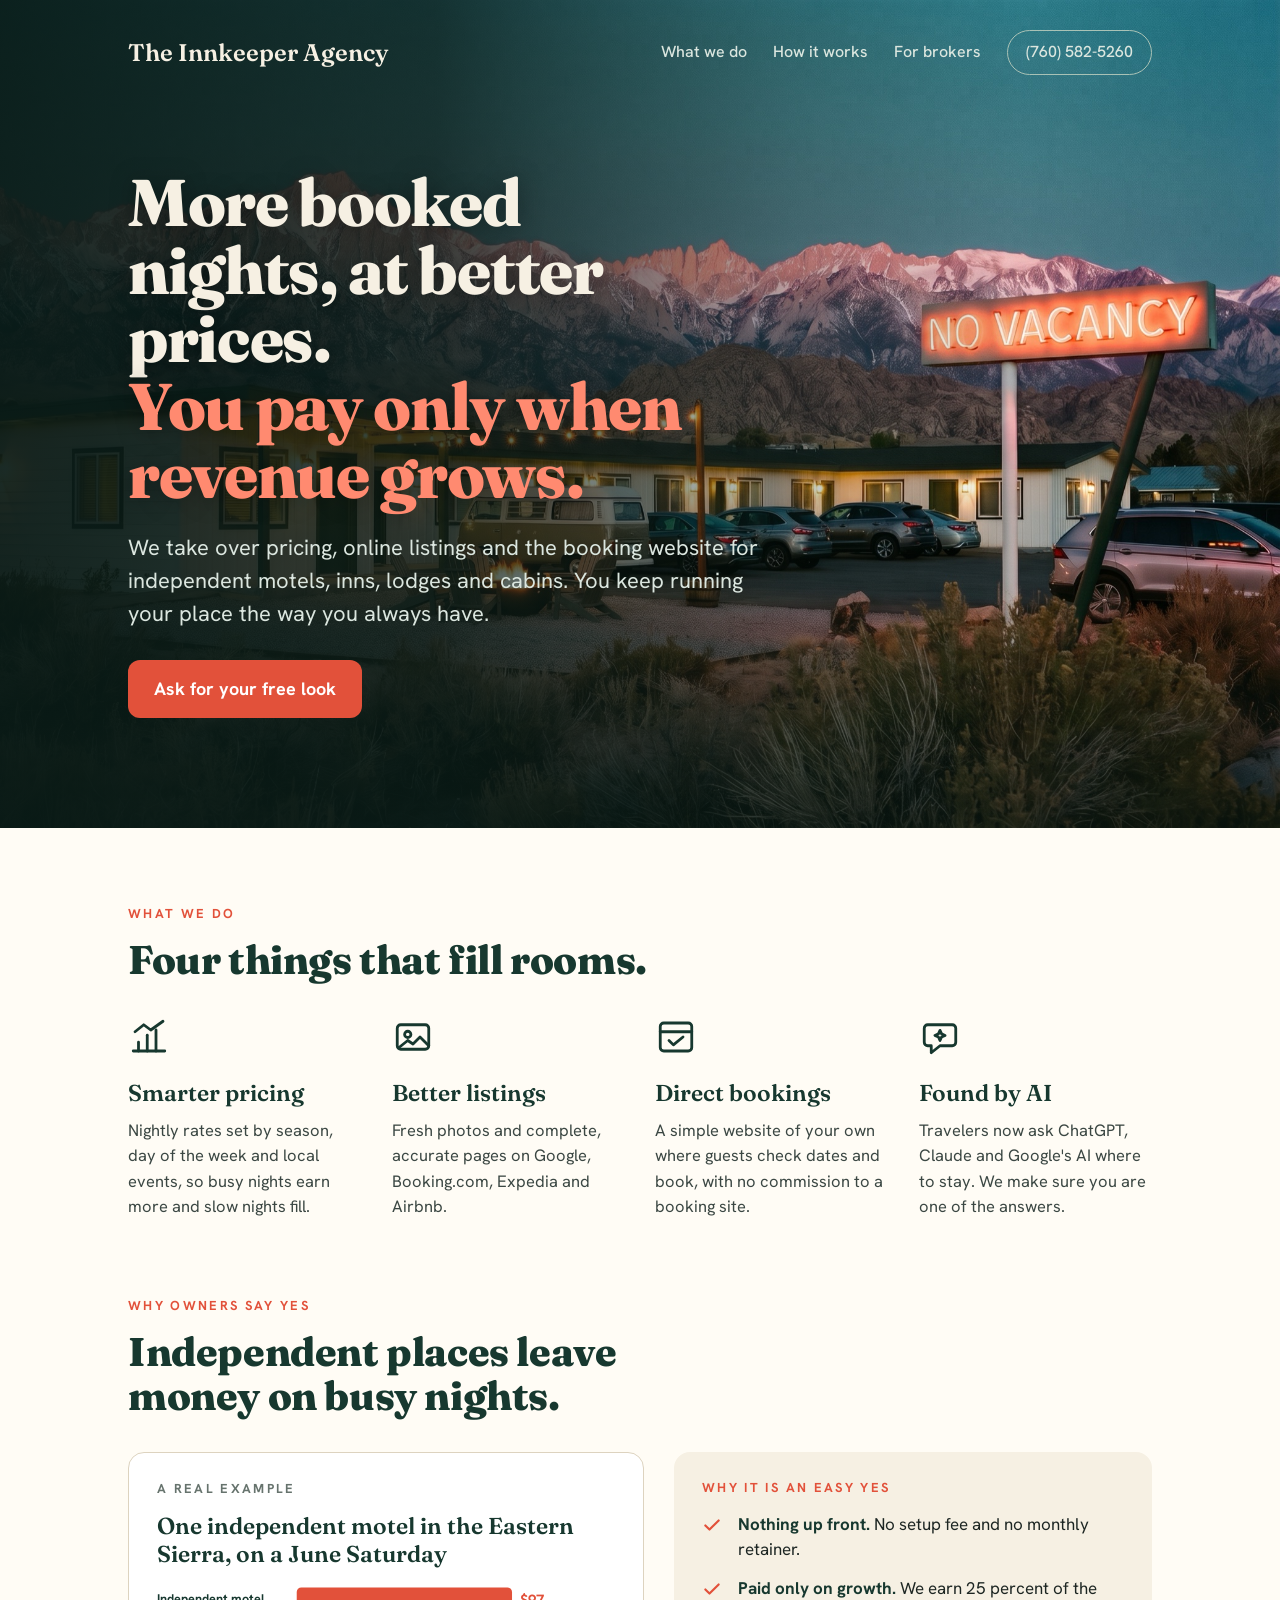
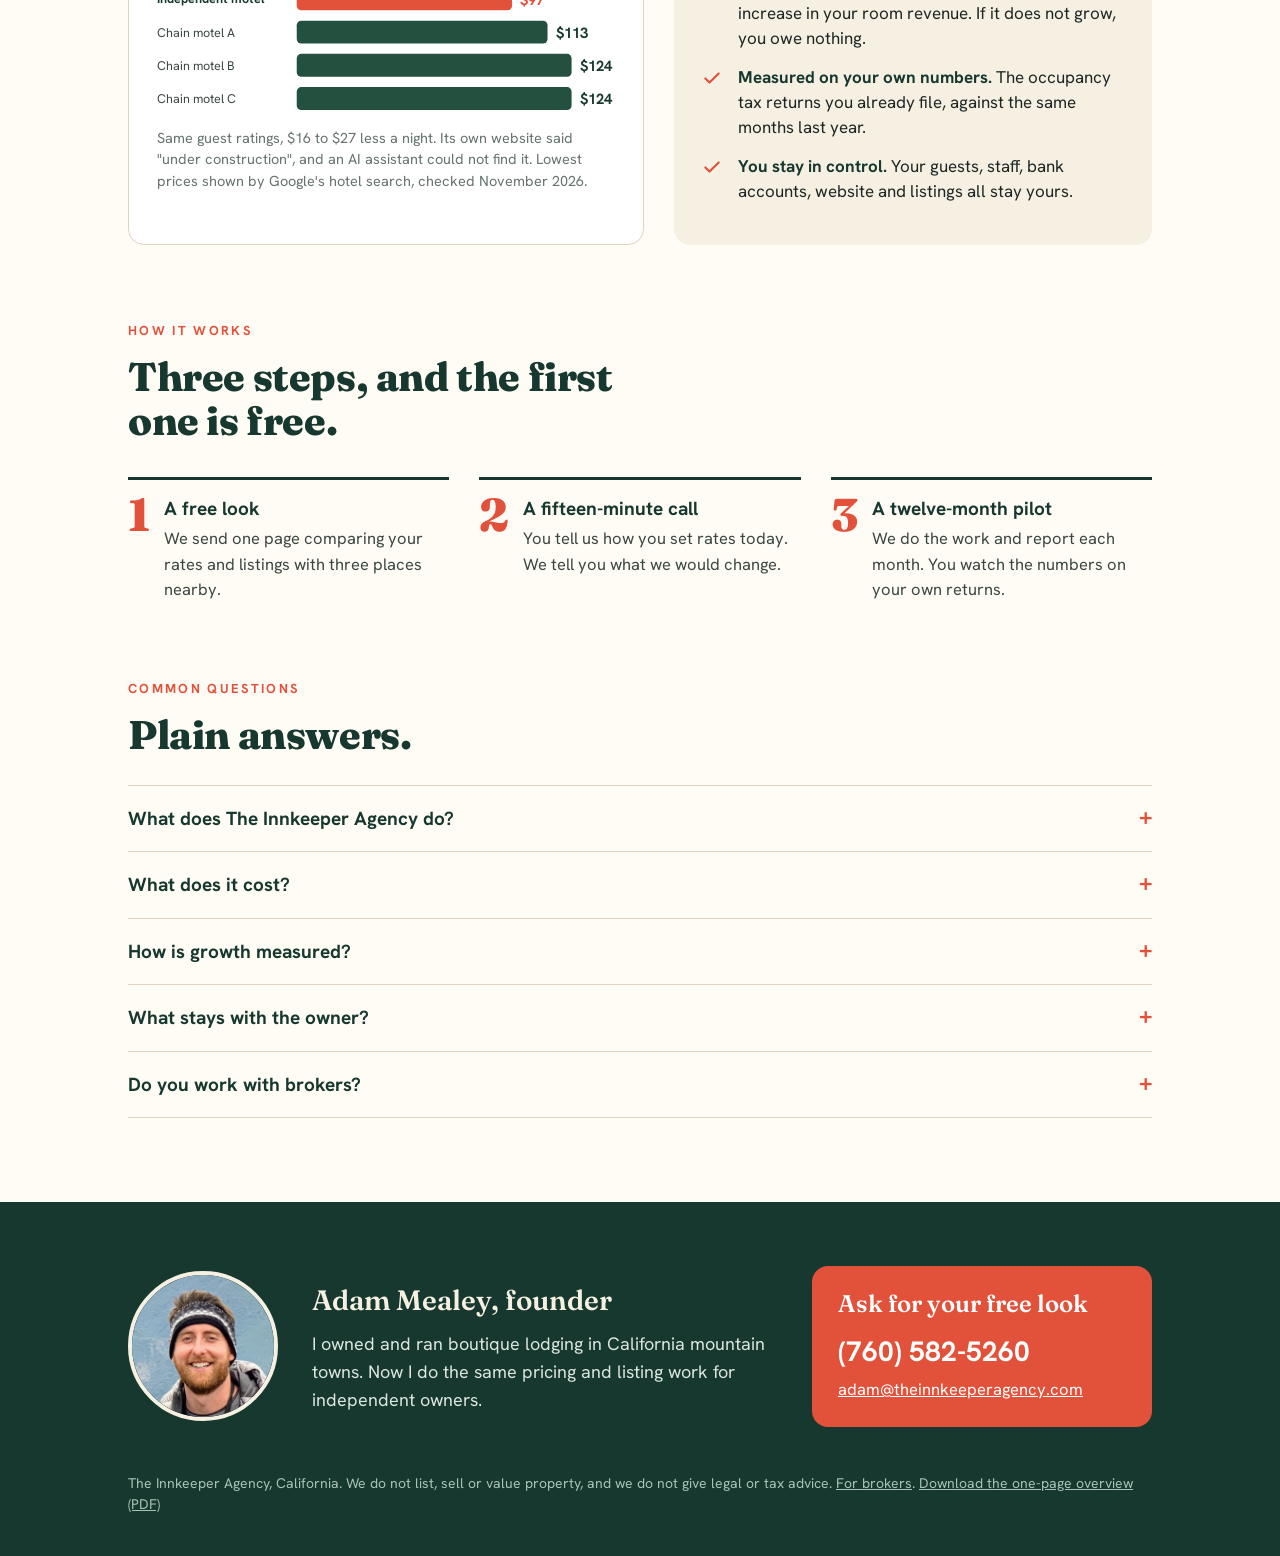
==== index.html @ 34ba7f00 "Roll back to the previous version" ====
<!doctype html>
<html lang="en">
<head>
<meta charset="utf-8">
<meta name="viewport" content="width=device-width, initial-scale=1">
<title>The Innkeeper Agency | More booked nights for independent motels and inns</title>
<meta name="description" content="The Innkeeper Agency takes over pricing, online listings and the booking website for independent motels, inns, lodges and cabins. Owners pay only when room revenue grows.">
<link rel="canonical" href="https://theinnkeeperagency.com/">
<meta property="og:title" content="The Innkeeper Agency">
<meta property="og:description" content="More booked nights, at better prices. You pay only when revenue grows.">
<meta property="og:type" content="website">
<meta property="og:image" content="https://theinnkeeperagency.com/hero-motel.jpg">
<meta property="og:url" content="https://theinnkeeperagency.com/">
<link rel="preconnect" href="https://fonts.googleapis.com">
<link rel="preconnect" href="https://fonts.gstatic.com" crossorigin>
<link href="https://fonts.googleapis.com/css2?family=Fraunces:opsz,wght@9..144,400;9..144,600;9..144,800&family=Hanken+Grotesk:wght@400;500;600;700&display=swap" rel="stylesheet">
<script type="application/ld+json">
{
  "@context": "https://schema.org",
  "@type": "ProfessionalService",
  "name": "The Innkeeper Agency",
  "url": "https://theinnkeeperagency.com/",
  "description": "Revenue management for independent motels, inns, lodges and cabins: nightly pricing, online listings and photos, direct booking websites and visibility in AI assistants. Owners pay only when room revenue grows.",
  "telephone": "+1-760-582-5260",
  "email": "adam@theinnkeeperagency.com",
  "founder": { "@type": "Person", "name": "Adam Mealey" },
  "areaServed": "California",
  "serviceType": ["Hotel revenue management", "Lodging pricing", "Online listing management", "Direct booking websites"]
}
</script>
<script type="application/ld+json">
{
  "@context": "https://schema.org",
  "@type": "FAQPage",
  "mainEntity": [
    {
      "@type": "Question",
      "name": "What does The Innkeeper Agency do?",
      "acceptedAnswer": {
        "@type": "Answer",
        "text": "We manage revenue for independent motels, inns, lodges and cabins with about 6 to 30 rooms. That means setting nightly rates, keeping listings and photos current on the booking sites, building a direct booking website, and making sure the property shows up when travelers ask an AI assistant where to stay."
      }
    },
    {
      "@type": "Question",
      "name": "What does it cost?",
      "acceptedAnswer": {
        "@type": "Answer",
        "text": "Nothing up front. We earn 25 percent of the increase in room revenue over the same months of the year before, for twelve months. If revenue does not grow, the owner owes nothing for our time. Outside costs, such as a local photographer, are paid by the owner only when approved first."
      }
    },
    {
      "@type": "Question",
      "name": "How is growth measured?",
      "acceptedAnswer": {
        "@type": "Answer",
        "text": "On the transient occupancy tax returns the owner already files with the city or county. Nobody has to take our word for the result."
      }
    },
    {
      "@type": "Question",
      "name": "What stays with the owner?",
      "acceptedAnswer": {
        "@type": "Answer",
        "text": "Everything about running the place: guests, staff, cleaning, the phone and the front desk. Every payment goes straight to the owner's own accounts, and the website, photos and listings stay in the owner's name."
      }
    },
    {
      "@type": "Question",
      "name": "Do you work with brokers?",
      "acceptedAnswer": {
        "@type": "Answer",
        "text": "Yes. If you list small lodging and have an owner whose income does not yet support the price they want, we can help raise the numbers a buyer and a lender look at. It costs the broker nothing."
      }
    }
  ]
}
</script>
<link rel="stylesheet" href="styles.css">
<link rel="icon" href="favicon.svg" type="image/svg+xml">
</head>
<body>
<a class="skip" href="#what">Skip to content</a>

<header class="hero">
  <div class="wrap">
    <div class="nav">
      <div class="brand"><a href="/">The Innkeeper Agency</a></div>
      <nav class="links" aria-label="Main">
        <a class="opt" href="#what">What we do</a>
        <a class="opt" href="#how">How it works</a>
        <a href="brokers.html">For brokers</a>
        <a class="call" href="tel:+17605825260">(760) 582-5260</a>
      </nav>
    </div>
    <div class="herogrid">
      <div>
        <h1>More booked nights, at better prices. <em>You pay only when revenue grows.</em></h1>
        <p class="dek">We take over pricing, online listings and the booking website for independent motels, inns, lodges and cabins. You keep running your place the way you always have.</p>
        <a class="btn" href="#contact">Ask for your free look</a>
      </div>
    </div>
  </div>
</header>

<main>
<section id="what">
  <div class="wrap">
    <div class="lab">What we do</div>
    <h2>Four things that fill rooms.</h2>
    <div class="four">
      <div class="do">
        <svg viewBox="0 0 24 24" aria-hidden="true"><path d="M3 20h18"/><path d="M6 20v-5"/><path d="M11 20v-9"/><path d="M16 20V8"/><path d="M4 9l5-4 4 3 7-5"/></svg>
        <h3>Smarter pricing</h3>
        <p>Nightly rates set by season, day of the week and local events, so busy nights earn more and slow nights fill.</p>
      </div>
      <div class="do">
        <svg viewBox="0 0 24 24" aria-hidden="true"><rect x="3" y="5" width="18" height="14" rx="2"/><circle cx="9" cy="10.5" r="1.8"/><path d="M4 18l5-4 3 2 4-4 5 5"/></svg>
        <h3>Better listings</h3>
        <p>Fresh photos and complete, accurate pages on Google, Booking.com, Expedia and Airbnb.</p>
      </div>
      <div class="do">
        <svg viewBox="0 0 24 24" aria-hidden="true"><rect x="3" y="4" width="18" height="16" rx="2"/><path d="M3 9h18"/><path d="M8 14l2.5 2.5L16 12"/></svg>
        <h3>Direct bookings</h3>
        <p>A simple website of your own where guests check dates and book, with no commission to a booking site.</p>
      </div>
      <div class="do">
        <svg viewBox="0 0 24 24" aria-hidden="true"><path d="M5 5h14a2 2 0 0 1 2 2v8a2 2 0 0 1-2 2h-7l-5 4v-4H5a2 2 0 0 1-2-2V7a2 2 0 0 1 2-2z"/><path d="M12 8.2l.9 2 2 .9-2 .9-.9 2-.9-2-2-.9 2-.9z"/></svg>
        <h3>Found by AI</h3>
        <p>Travelers now ask ChatGPT, Claude and Google's AI where to stay. We make sure you are one of the answers.</p>
      </div>
    </div>
  </div>
</section>

<section id="why">
  <div class="wrap">
    <div class="lab">Why owners say yes</div>
    <h2>Independent places leave money on busy nights.</h2>
    <div class="split">
      <div class="card">
        <div class="lab">A real example</div>
        <h3>One independent motel in the Eastern Sierra, on a June Saturday</h3>
        <svg viewBox="0 0 400 112" role="img" aria-label="Bar chart of lowest nightly price on a June Saturday: the independent motel 97 dollars, three chain motels nearby 113, 124 and 124 dollars">
          <g font-family="Hanken Grotesk, Helvetica, Arial, sans-serif" font-size="11">
            <text x="0" y="17" font-weight="700" fill="#17382f">Independent motel</text>
            <rect x="122" y="3" width="188" height="20" rx="4" fill="#e2513a"/>
            <text x="317" y="18" font-weight="700" font-size="13" fill="#e2513a">$97</text>
            <text x="0" y="46" fill="#3b4743">Chain motel A</text>
            <rect x="122" y="32" width="219" height="20" rx="4" fill="#24503f"/>
            <text x="348" y="47" font-weight="700" font-size="13" fill="#17382f">$113</text>
            <text x="0" y="75" fill="#3b4743">Chain motel B</text>
            <rect x="122" y="61" width="240" height="20" rx="4" fill="#24503f"/>
            <text x="369" y="76" font-weight="700" font-size="13" fill="#17382f">$124</text>
            <text x="0" y="104" fill="#3b4743">Chain motel C</text>
            <rect x="122" y="90" width="240" height="20" rx="4" fill="#24503f"/>
            <text x="369" y="105" font-weight="700" font-size="13" fill="#17382f">$124</text>
          </g>
        </svg>
        <p class="cap">Same guest ratings, $16 to $27 less a night. Its own website said "under construction", and an AI assistant could not find it. Lowest prices shown by Google's hotel search, checked November 2026.</p>
      </div>
      <div class="why">
        <div class="lab">Why it is an easy yes</div>
        <ul>
          <li><svg viewBox="0 0 24 24" aria-hidden="true"><path d="M4 12.5l5 5L20 6.5"/></svg><span><b>Nothing up front.</b> No setup fee and no monthly retainer.</span></li>
          <li><svg viewBox="0 0 24 24" aria-hidden="true"><path d="M4 12.5l5 5L20 6.5"/></svg><span><b>Paid only on growth.</b> We earn 25 percent of the increase in your room revenue. If it does not grow, you owe nothing.</span></li>
          <li><svg viewBox="0 0 24 24" aria-hidden="true"><path d="M4 12.5l5 5L20 6.5"/></svg><span><b>Measured on your own numbers.</b> The occupancy tax returns you already file, against the same months last year.</span></li>
          <li><svg viewBox="0 0 24 24" aria-hidden="true"><path d="M4 12.5l5 5L20 6.5"/></svg><span><b>You stay in control.</b> Your guests, staff, bank accounts, website and listings all stay yours.</span></li>
        </ul>
      </div>
    </div>
  </div>
</section>

<section id="how">
  <div class="wrap">
    <div class="lab">How it works</div>
    <h2>Three steps, and the first one is free.</h2>
    <div class="steps">
      <div class="step"><div class="n">1</div><div><h3>A free look</h3><p>We send one page comparing your rates and listings with three places nearby.</p></div></div>
      <div class="step"><div class="n">2</div><div><h3>A fifteen-minute call</h3><p>You tell us how you set rates today. We tell you what we would change.</p></div></div>
      <div class="step"><div class="n">3</div><div><h3>A twelve-month pilot</h3><p>We do the work and report each month. You watch the numbers on your own returns.</p></div></div>
    </div>
  </div>
</section>

<section id="questions">
  <div class="wrap">
    <div class="lab">Common questions</div>
    <h2>Plain answers.</h2>
    <div class="faq">
      <details><summary>What does The Innkeeper Agency do?</summary><p>We manage revenue for independent motels, inns, lodges and cabins with about 6 to 30 rooms. That means setting nightly rates, keeping listings and photos current on the booking sites, building a direct booking website, and making sure the property shows up when travelers ask an AI assistant where to stay.</p></details>
      <details><summary>What does it cost?</summary><p>Nothing up front. We earn 25 percent of the increase in room revenue over the same months of the year before, for twelve months. If revenue does not grow, the owner owes nothing for our time. Outside costs, such as a local photographer, are paid by the owner only when approved first.</p></details>
      <details><summary>How is growth measured?</summary><p>On the transient occupancy tax returns the owner already files with the city or county. Nobody has to take our word for the result.</p></details>
      <details><summary>What stays with the owner?</summary><p>Everything about running the place: guests, staff, cleaning, the phone and the front desk. Every payment goes straight to the owner's own accounts, and the website, photos and listings stay in the owner's name.</p></details>
      <details><summary>Do you work with brokers?</summary><p>Yes. If you list small lodging and have an owner whose income does not yet support the price they want, we can help raise the numbers a buyer and a lender look at. It costs the broker nothing.</p></details>
    </div>
  </div>
</section>
</main>

<footer class="who" id="contact">
  <div class="wrap">
    <div class="whogrid">
      <img src="adam-headshot.jpg" alt="Adam Mealey, founder of The Innkeeper Agency" width="150" height="150">
      <div>
        <div class="name">Adam Mealey, founder</div>
        <p class="bio">I owned and ran boutique lodging in California mountain towns. Now I do the same pricing and listing work for independent owners.</p>
      </div>
      <div class="cta">
        <div class="ask">Ask for your free look</div>
        <a class="tel" href="tel:+17605825260">(760) 582-5260</a>
        <a class="mail" href="mailto:adam@theinnkeeperagency.com?subject=Free%20look%20at%20my%20rates">adam@theinnkeeperagency.com</a>
      </div>
    </div>
    <p class="legal">The Innkeeper Agency, California. We do not list, sell or value property, and we do not give legal or tax advice. <a href="brokers.html">For brokers</a>. <a href="innkeeper-agency-overview.pdf">Download the one-page overview (PDF)</a></p>
  </div>
</footer>

<!-- Cloudflare Web Analytics --><script type="module" src="https://static.cloudflareinsights.com/beacon.min.js" data-cf-beacon='{"token": "eb9034955fdf4686a08cb6ad9f226a54"}'></script><!-- End Cloudflare Web Analytics -->
</body>
</html>
---- styles.css ----
:root { --pine:#17382f; --pine-2:#24503f; --cream:#f6f0e3; --paper:#fffcf5; --ink:#1d2623; --mute:#66736d; --line:#ddd3bf; --neon:#e2513a; --sage:#a9c2b6; }
  * { box-sizing: border-box; margin: 0; padding: 0; }
  html { -webkit-text-size-adjust: 100%; scroll-behavior: smooth; }
  body { font-family: "Hanken Grotesk", "Helvetica Neue", Arial, sans-serif; color: var(--ink); background: var(--paper); font-size: 18px; line-height: 1.55; }
  .wrap { max-width: 1080px; margin: 0 auto; padding: 0 28px; }
  .serif, h1, h2, h3 { font-family: "Fraunces", Georgia, serif; }
  .lab { font-size: 13px; letter-spacing: .18em; text-transform: uppercase; font-weight: 700; color: var(--neon); margin-bottom: 14px; }
  a { color: inherit; }

  header.hero { color: var(--cream); padding: 30px 0 110px; min-height: min(92vh, 860px); display: flex; background: linear-gradient(90deg, rgba(9,26,22,.93) 0%, rgba(9,26,22,.78) 34%, rgba(9,26,22,.25) 62%, rgba(9,26,22,0) 80%), linear-gradient(0deg, rgba(9,26,22,.55) 0%, rgba(9,26,22,0) 30%), url('hero-motel.jpg') center right / cover no-repeat, var(--pine); }
  header.hero > .wrap { width: 100%; display: flex; flex-direction: column; }
  .nav { display: flex; justify-content: space-between; align-items: center; gap: 16px; }
  .brand { font-family: "Fraunces", Georgia, serif; font-weight: 600; font-size: 24px; }
  .nav a.call { font-weight: 700; text-decoration: none; border: 1.5px solid var(--sage); border-radius: 999px; padding: 9px 18px; font-size: 16px; white-space: nowrap; }
  .nav a.call:hover { background: var(--cream); color: var(--pine); }
  .herogrid { margin-top: auto; padding-top: 72px; max-width: 640px; }
  h1 { font-weight: 800; font-size: clamp(40px, 5.2vw, 66px); line-height: 1.03; text-shadow: 0 2px 24px rgba(0,0,0,.35); letter-spacing: -.02em; max-width: 13ch; }
  h1 em { font-style: normal; color: #ff8a70; display: block; }
  .dek { font-size: clamp(18px, 2vw, 22px); color: #dbe6df; margin-top: 22px; max-width: 34em; line-height: 1.5; }
  .btn { display: inline-block; background: var(--neon); color: #fff; text-decoration: none; font-weight: 700; padding: 15px 26px; border-radius: 12px; margin-top: 30px; font-size: 18px; }
  .btn:hover { background: #c9412c; }
  .btn:focus-visible, a.call:focus-visible { outline: 3px solid #ff8a70; outline-offset: 3px; }

  section { padding: 76px 0 0; }
  h2 { font-weight: 800; font-size: clamp(28px, 3.6vw, 40px); color: var(--pine); line-height: 1.1; letter-spacing: -.01em; max-width: 20ch; }
  .four { display: grid; grid-template-columns: repeat(4, 1fr); gap: 30px; margin-top: 34px; }
  .do svg { width: 42px; height: 42px; stroke: var(--pine); fill: none; stroke-width: 1.6; stroke-linecap: round; stroke-linejoin: round; }
  .do h3 { font-weight: 600; font-size: 23px; color: var(--pine); margin-top: 10px; }
  .do p { font-size: 16.5px; color: #3b4743; margin-top: 6px; }

  .split { display: grid; grid-template-columns: 1.08fr 1fr; gap: 30px; margin-top: 34px; align-items: stretch; }
  .card { border: 1px solid var(--line); border-radius: 16px; background: #fff; padding: 26px 28px; }
  .card .lab { color: var(--mute); }
  .card h3 { font-weight: 600; font-size: 23px; color: var(--pine); line-height: 1.2; margin-bottom: 16px; }
  .card svg { width: 100%; height: auto; display: block; }
  .card .cap { font-size: 14.5px; color: var(--mute); margin-top: 14px; line-height: 1.5; }
  .why { background: var(--cream); border-radius: 16px; padding: 26px 28px; }
  .why ul { list-style: none; }
  .why li { display: grid; grid-template-columns: 26px 1fr; gap: 10px; margin-bottom: 15px; font-size: 17px; line-height: 1.45; }
  .why li b { color: var(--pine); }
  .why li svg { width: 20px; height: 20px; margin-top: 3px; stroke: var(--neon); fill: none; stroke-width: 2.6; stroke-linecap: round; stroke-linejoin: round; }

  .steps { display: grid; grid-template-columns: repeat(3, 1fr); gap: 30px; margin-top: 34px; }
  .step { border-top: 3px solid var(--pine); padding-top: 14px; display: grid; grid-template-columns: auto 1fr; gap: 14px; }
  .step .n { font-family: "Fraunces", Georgia, serif; font-weight: 800; font-size: 46px; line-height: .9; color: var(--neon); }
  .step h3 { font-family: "Hanken Grotesk", sans-serif; font-size: 19px; font-weight: 700; color: var(--pine); }
  .step p { font-size: 16.5px; color: #3b4743; margin-top: 3px; }

  .faq { margin-top: 28px; border-top: 1px solid var(--line); }
  .faq details { border-bottom: 1px solid var(--line); padding: 18px 0; }
  .faq summary { cursor: pointer; font-weight: 700; color: var(--pine); font-size: 19px; list-style: none; display: flex; justify-content: space-between; gap: 16px; }
  .faq summary::-webkit-details-marker { display: none; }
  .faq summary::after { content: "+"; color: var(--neon); font-size: 24px; line-height: 1; }
  .faq details[open] summary::after { content: "\2212"; }
  .faq p { margin-top: 10px; color: #3b4743; max-width: 46em; font-size: 17px; }

  footer.who { background: var(--pine); color: var(--cream); margin-top: 84px; padding: 64px 0 40px; }
  .whogrid { display: grid; grid-template-columns: 150px 1fr 340px; gap: 34px; align-items: center; }
  .whogrid img { width: 150px; height: 150px; border-radius: 50%; object-fit: cover; border: 4px solid var(--cream); }
  .who .name { font-family: "Fraunces", Georgia, serif; font-weight: 600; font-size: 28px; }
  .who .bio { color: #dbe6df; margin-top: 8px; max-width: 30em; }
  .cta { background: var(--neon); color: #fff; border-radius: 16px; padding: 24px 26px; }
  .cta .ask { font-family: "Fraunces", Georgia, serif; font-weight: 600; font-size: 24px; line-height: 1.15; }
  .cta a.tel { display: block; font-weight: 700; font-size: 28px; margin-top: 12px; text-decoration: none; }
  .cta a.mail { display: block; margin-top: 4px; font-size: 16.5px; }
  .legal { margin-top: 46px; font-size: 14px; color: var(--sage); }

  @media (max-width: 900px) {
    .four { grid-template-columns: repeat(2, 1fr); }
    .split, .steps { grid-template-columns: 1fr; }
    header.hero { background: linear-gradient(180deg, rgba(9,26,22,.86) 0%, rgba(9,26,22,.72) 55%, rgba(9,26,22,.5) 100%), url('hero-motel.jpg') 78% center / cover no-repeat, var(--pine); min-height: 0; }
    .whogrid { grid-template-columns: 110px 1fr; }
    .whogrid img { width: 110px; height: 110px; }
    .cta { grid-column: 1 / -1; }
  }
  @media (max-width: 560px) {
    body { font-size: 17px; }
    .brand { font-size: 19px; white-space: nowrap; }
    .nav a.call { padding: 7px 12px; font-size: 14px; }
    .four { grid-template-columns: 1fr; }
    header.hero { padding-bottom: 60px; }
    section { padding-top: 58px; }
  }

  /* added 2026-11-24: nav links, brokers page, skip link */
  .nav .links { display: flex; gap: 26px; align-items: center; font-size: 16px; }
  .nav .links a { text-decoration: none; color: #dbe6df; font-weight: 500; }
  .nav .links a:hover, .nav .links a[aria-current="page"] { color: #fff; text-decoration: underline; text-underline-offset: 5px; }
  .brand a { text-decoration: none; }
  .skip { position: absolute; left: -9999px; top: 0; background: #fff; color: var(--pine); padding: 10px 14px; z-index: 10; }
  .skip:focus { left: 12px; top: 12px; }
  header.hero.plain { min-height: 0; background: var(--pine); padding-bottom: 72px; }
  header.hero.plain .herogrid { max-width: 900px; padding-top: 56px; }
  header.hero.plain h1 { max-width: 21ch; font-size: clamp(34px, 4.3vw, 54px); }
  .two { display: grid; grid-template-columns: 1fr 1fr; gap: 30px; margin-top: 34px; }
  .two .card h3 { margin-bottom: 8px; }
  .two .card p { color: #3b4743; font-size: 17px; }
  .note { margin-top: 26px; color: var(--mute); font-size: 15.5px; max-width: 46em; }
  .legal a { color: var(--sage); }
  @media (max-width: 900px) { .two { grid-template-columns: 1fr; } .nav .links a.opt { display: none; } }
  @media (max-width: 560px) { .nav .links { gap: 14px; font-size: 14.5px; } .nav .links a.call { display: none; } }
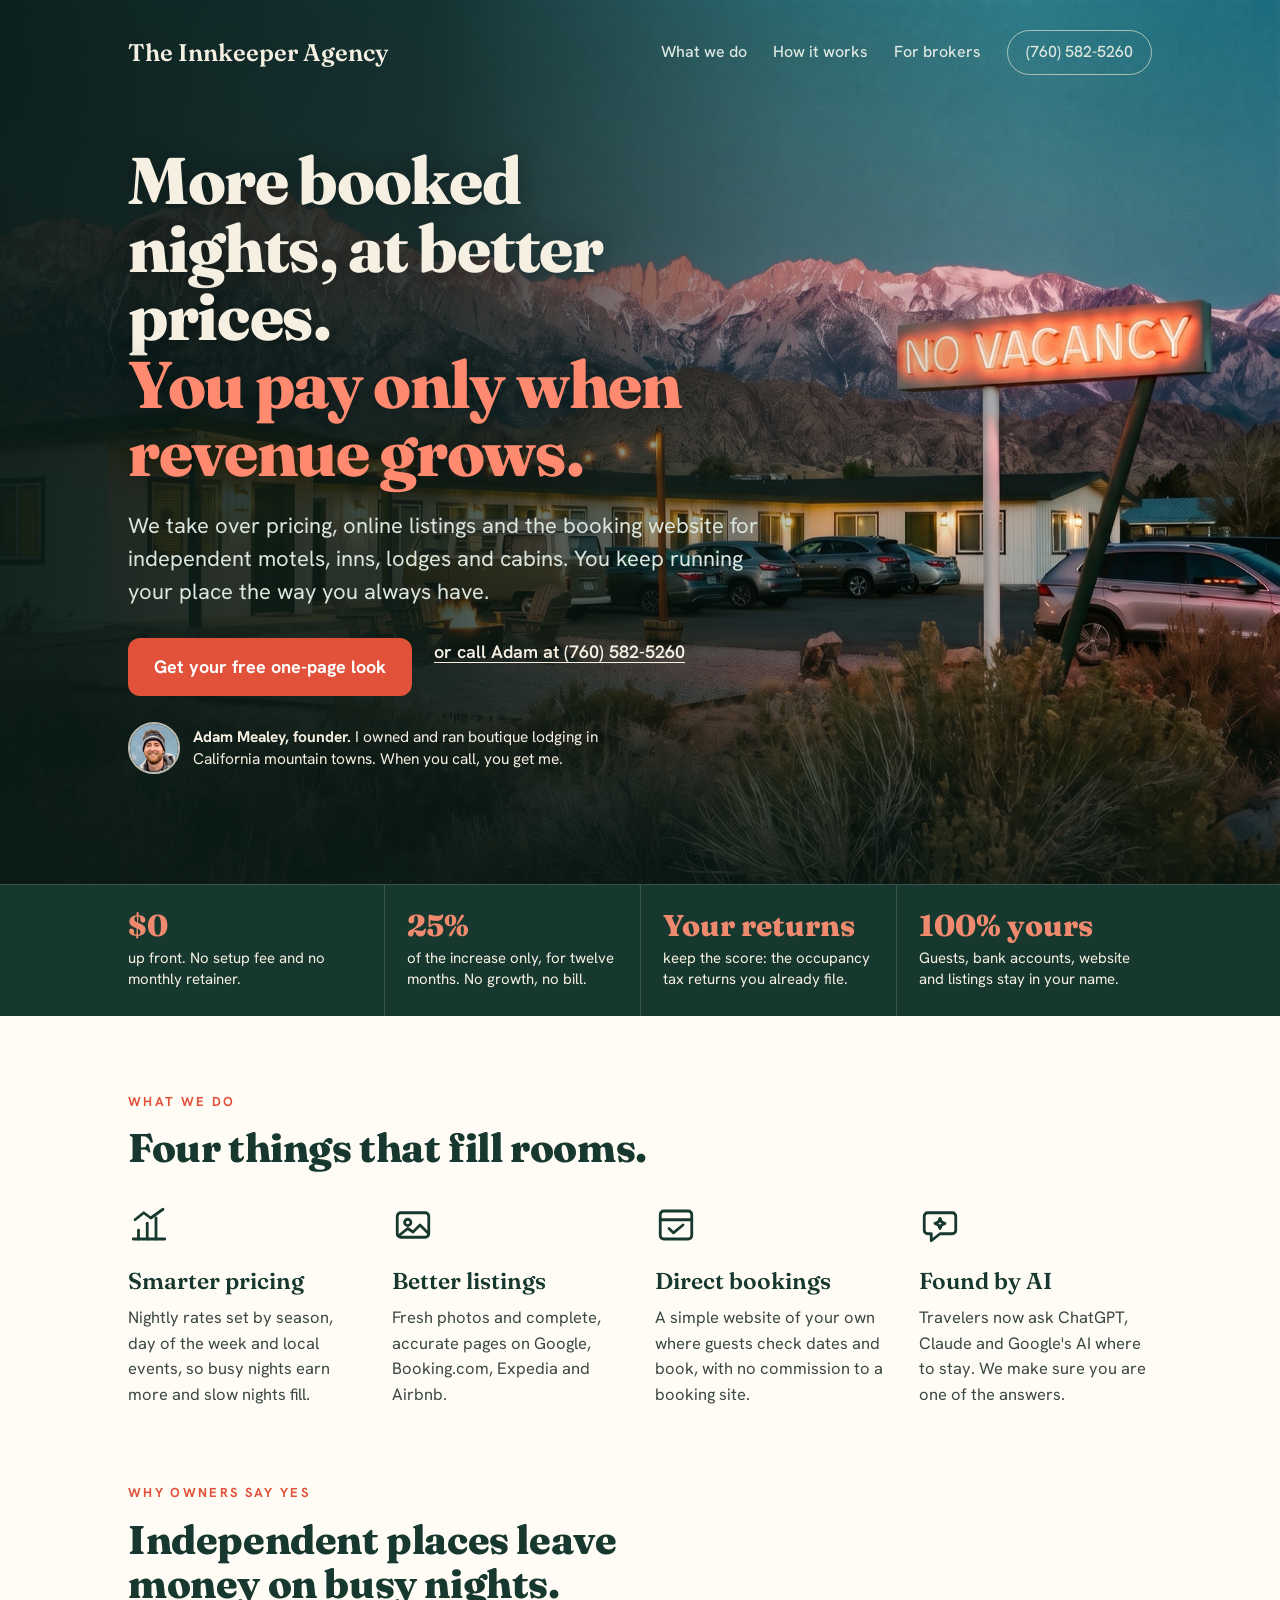
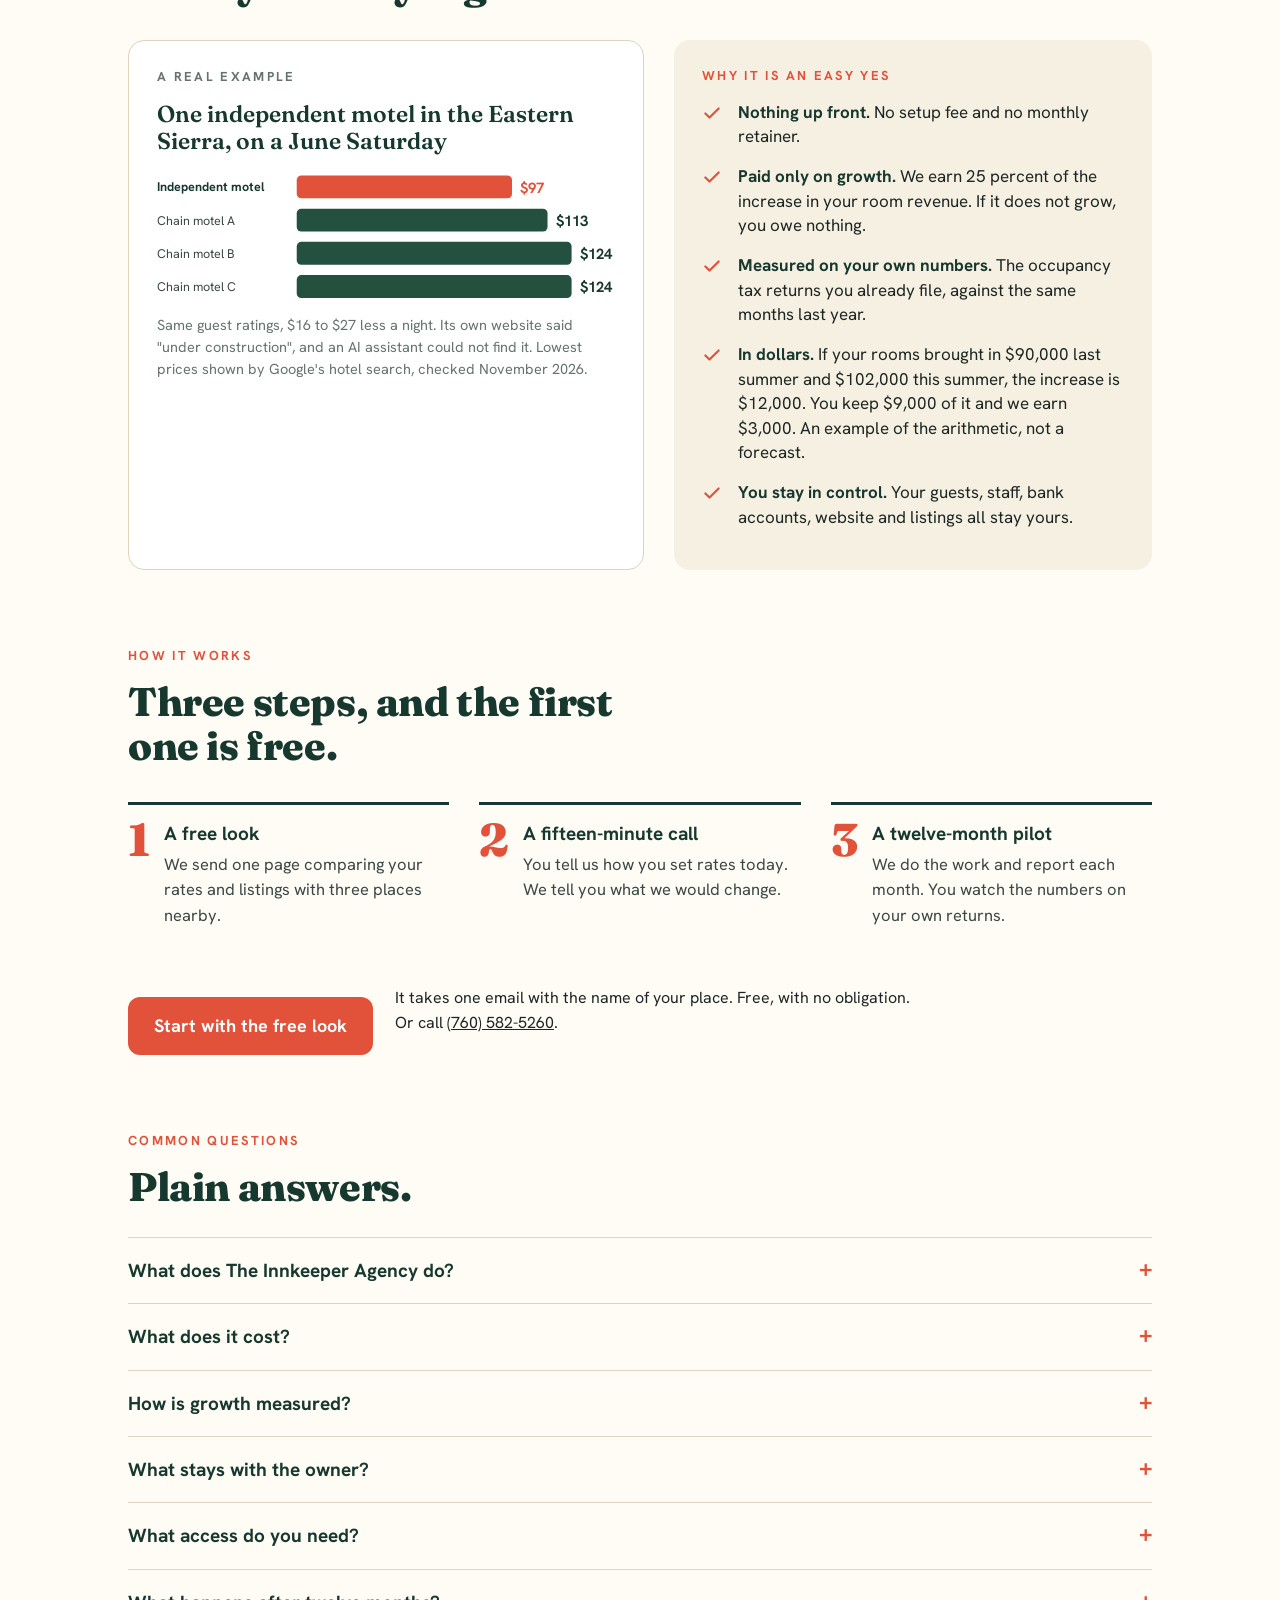
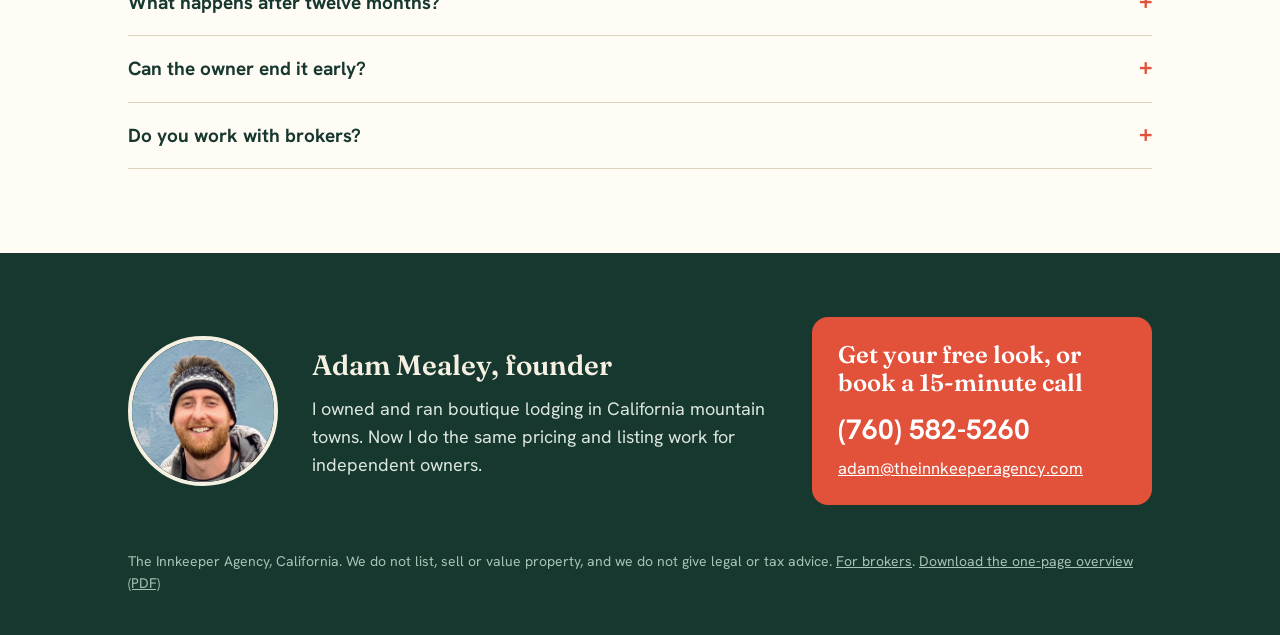
==== commit b7284cb2: "Founder line and call to action in the hero, proof strip, worked example, three more answers, call b" ====
--- a/index.html
+++ b/index.html
@@ -97,11 +97,14 @@
       <div>
         <h1>More booked nights, at better prices. <em>You pay only when revenue grows.</em></h1>
         <p class="dek">We take over pricing, online listings and the booking website for independent motels, inns, lodges and cabins. You keep running your place the way you always have.</p>
-        <a class="btn" href="#contact">Ask for your free look</a>
+        <div class="herocta"><a class="btn" href="mailto:adam@theinnkeeperagency.com?subject=Free%20look%20at%20my%20rates&body=Hi%20Adam%2C%0A%0AMy%20place%20is%3A%20%0ATown%3A%20%0ABest%20number%20to%20reach%20me%3A%20%0A%0APlease%20send%20the%20free%20one-page%20look.">Get your free one-page look</a><a class="alt" href="tel:+17605825260">or call Adam at (760) 582-5260</a></div>
+        <div class="founder"><img src="adam-headshot.jpg" alt="Adam Mealey" width="52" height="52"><span><b>Adam Mealey, founder.</b> I owned and ran boutique lodging in California mountain towns. When you call, you get me.</span></div>
       </div>
     </div>
   </div>
 </header>
+
+<div class="proof"><div class="wrap"><div class="p"><b>$0</b><span>up front. No setup fee and no monthly retainer.</span></div><div class="p"><b>25%</b><span>of the increase only, for twelve months. No growth, no bill.</span></div><div class="p"><b>Your returns</b><span>keep the score: the occupancy tax returns you already file.</span></div><div class="p"><b>100% yours</b><span>Guests, bank accounts, website and listings stay in your name.</span></div></div></div>
 
 <main>
 <section id="what">
@@ -165,6 +168,7 @@
           <li><svg viewBox="0 0 24 24" aria-hidden="true"><path d="M4 12.5l5 5L20 6.5"/></svg><span><b>Nothing up front.</b> No setup fee and no monthly retainer.</span></li>
           <li><svg viewBox="0 0 24 24" aria-hidden="true"><path d="M4 12.5l5 5L20 6.5"/></svg><span><b>Paid only on growth.</b> We earn 25 percent of the increase in your room revenue. If it does not grow, you owe nothing.</span></li>
           <li><svg viewBox="0 0 24 24" aria-hidden="true"><path d="M4 12.5l5 5L20 6.5"/></svg><span><b>Measured on your own numbers.</b> The occupancy tax returns you already file, against the same months last year.</span></li>
+          <li><svg viewBox="0 0 24 24" aria-hidden="true"><path d="M4 12.5l5 5L20 6.5"/></svg><span><b>In dollars.</b> If your rooms brought in $90,000 last summer and $102,000 this summer, the increase is $12,000. You keep $9,000 of it and we earn $3,000. An example of the arithmetic, not a forecast.</span></li>
           <li><svg viewBox="0 0 24 24" aria-hidden="true"><path d="M4 12.5l5 5L20 6.5"/></svg><span><b>You stay in control.</b> Your guests, staff, bank accounts, website and listings all stay yours.</span></li>
         </ul>
       </div>
@@ -181,6 +185,7 @@
       <div class="step"><div class="n">2</div><div><h3>A fifteen-minute call</h3><p>You tell us how you set rates today. We tell you what we would change.</p></div></div>
       <div class="step"><div class="n">3</div><div><h3>A twelve-month pilot</h3><p>We do the work and report each month. You watch the numbers on your own returns.</p></div></div>
     </div>
+    <div class="ctarow"><a class="btn" href="mailto:adam@theinnkeeperagency.com?subject=Free%20look%20at%20my%20rates&body=Hi%20Adam%2C%0A%0AMy%20place%20is%3A%20%0ATown%3A%20%0ABest%20number%20to%20reach%20me%3A%20%0A%0APlease%20send%20the%20free%20one-page%20look.">Start with the free look</a><span>It takes one email with the name of your place. Free, with no obligation. Or call <a href="tel:+17605825260">(760) 582-5260</a>.</span></div>
   </div>
 </section>
 
@@ -193,6 +198,9 @@
       <details><summary>What does it cost?</summary><p>Nothing up front. We earn 25 percent of the increase in room revenue over the same months of the year before, for twelve months. If revenue does not grow, the owner owes nothing for our time. Outside costs, such as a local photographer, are paid by the owner only when approved first.</p></details>
       <details><summary>How is growth measured?</summary><p>On the transient occupancy tax returns the owner already files with the city or county. Nobody has to take our word for the result.</p></details>
       <details><summary>What stays with the owner?</summary><p>Everything about running the place: guests, staff, cleaning, the phone and the front desk. Every payment goes straight to the owner's own accounts, and the website, photos and listings stay in the owner's name.</p></details>
+      <details><summary>What access do you need?</summary><p>A user login to the booking sites, the reservation program, the website and the Google listing. Ownership of every account stays with the owner, and we never see or change bank or payout details.</p></details>
+      <details><summary>What happens after twelve months?</summary><p>The pilot ends. The website, the domain, the photos and every account are in the owner's name and stay there. If both sides want to continue, we write a new agreement.</p></details>
+      <details><summary>Can the owner end it early?</summary><p>Yes. Either side can end the pilot with written notice. The agreement spells out the notice period and what is owed on growth already achieved, and the owner reads it before deciding anything.</p></details>
       <details><summary>Do you work with brokers?</summary><p>Yes. If you list small lodging and have an owner whose income does not yet support the price they want, we can help raise the numbers a buyer and a lender look at. It costs the broker nothing.</p></details>
     </div>
   </div>
@@ -208,14 +216,16 @@
         <p class="bio">I owned and ran boutique lodging in California mountain towns. Now I do the same pricing and listing work for independent owners.</p>
       </div>
       <div class="cta">
-        <div class="ask">Ask for your free look</div>
+        <div class="ask">Get your free look, or book a 15-minute call</div>
         <a class="tel" href="tel:+17605825260">(760) 582-5260</a>
-        <a class="mail" href="mailto:adam@theinnkeeperagency.com?subject=Free%20look%20at%20my%20rates">adam@theinnkeeperagency.com</a>
+        <a class="mail" href="mailto:adam@theinnkeeperagency.com?subject=Free%20look%20at%20my%20rates&body=Hi%20Adam%2C%0A%0AMy%20place%20is%3A%20%0ATown%3A%20%0ABest%20number%20to%20reach%20me%3A%20%0A%0APlease%20send%20the%20free%20one-page%20look.">adam@theinnkeeperagency.com</a>
       </div>
     </div>
     <p class="legal">The Innkeeper Agency, California. We do not list, sell or value property, and we do not give legal or tax advice. <a href="brokers.html">For brokers</a>. <a href="innkeeper-agency-overview.pdf">Download the one-page overview (PDF)</a></p>
   </div>
 </footer>
+
+<div class="stick"><a href="tel:+17605825260">Call Adam, (760) 582-5260</a></div>
 
 <!-- Cloudflare Web Analytics --><script type="module" src="https://static.cloudflareinsights.com/beacon.min.js" data-cf-beacon='{"token": "eb9034955fdf4686a08cb6ad9f226a54"}'></script><!-- End Cloudflare Web Analytics -->
 </body>
--- a/styles.css
+++ b/styles.css
@@ -99,3 +99,25 @@
   .legal a { color: var(--sage); }
   @media (max-width: 900px) { .two { grid-template-columns: 1fr; } .nav .links a.opt { display: none; } }
   @media (max-width: 560px) { .nav .links { gap: 14px; font-size: 14.5px; } .nav .links a.call { display: none; } }
+
+/* Conversion pass, 2026-11-24: hero call to action, founder line, proof strip, call bar on phones */
+.herocta { display: flex; flex-wrap: wrap; align-items: center; gap: 12px 22px; }
+.herocta .alt { color: var(--cream); font-weight: 600; text-underline-offset: 4px; }
+.founder { display: flex; align-items: center; gap: 13px; margin-top: 26px; color: var(--cream); font-size: 15.5px; line-height: 1.4; max-width: 470px; }
+.founder img { width: 52px; height: 52px; border-radius: 50%; object-fit: cover; flex: none; border: 2px solid rgba(246,240,227,.75); }
+.proof { background: var(--pine); color: var(--cream); border-top: 1px solid rgba(246,240,227,.14); }
+.proof .wrap { display: grid; grid-template-columns: repeat(4, 1fr); }
+.proof .p { padding: 24px 22px 26px; border-left: 1px solid rgba(246,240,227,.16); font-size: 15px; line-height: 1.4; }
+.proof .p:first-child { border-left: 0; padding-left: 0; }
+.proof .p b { display: block; font-family: "Fraunces", Georgia, serif; font-weight: 800; font-size: 30px; line-height: 1.1; color: #f08a6f; margin-bottom: 6px; }
+.ctarow { margin-top: 38px; display: flex; flex-wrap: wrap; align-items: center; gap: 14px 22px; font-size: 16px; }
+.ctarow span { max-width: 520px; }
+.stick { display: none; }
+@media (max-width: 760px) {
+  .proof .wrap { grid-template-columns: 1fr 1fr; }
+  .proof .p { padding: 18px 14px 18px 0; border-left: 0; }
+  .proof .p b { font-size: 25px; }
+  body { padding-bottom: 54px; }
+  .stick { display: block; position: fixed; left: 0; right: 0; bottom: 0; background: var(--neon); text-align: center; padding: 14px 12px; z-index: 20; }
+  .stick a { color: #fff; font-weight: 700; text-decoration: none; font-size: 17px; }
+}
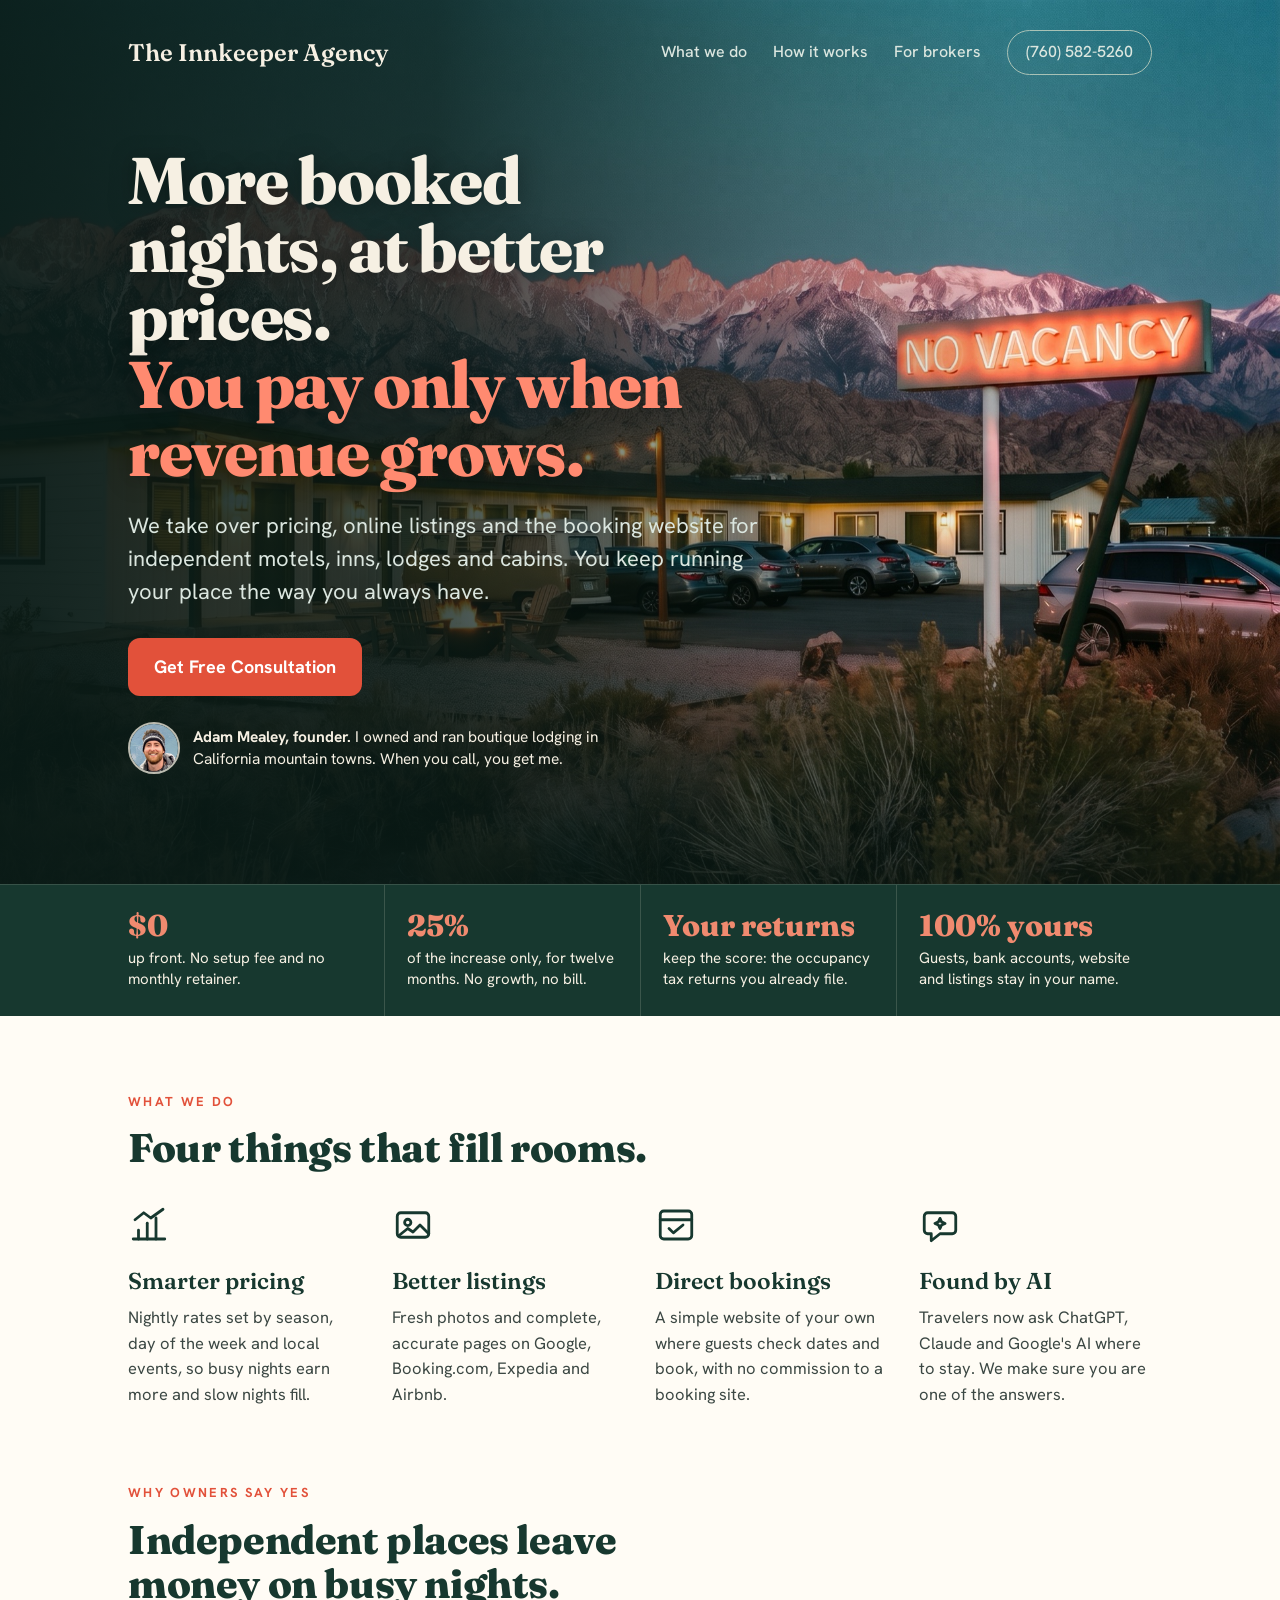
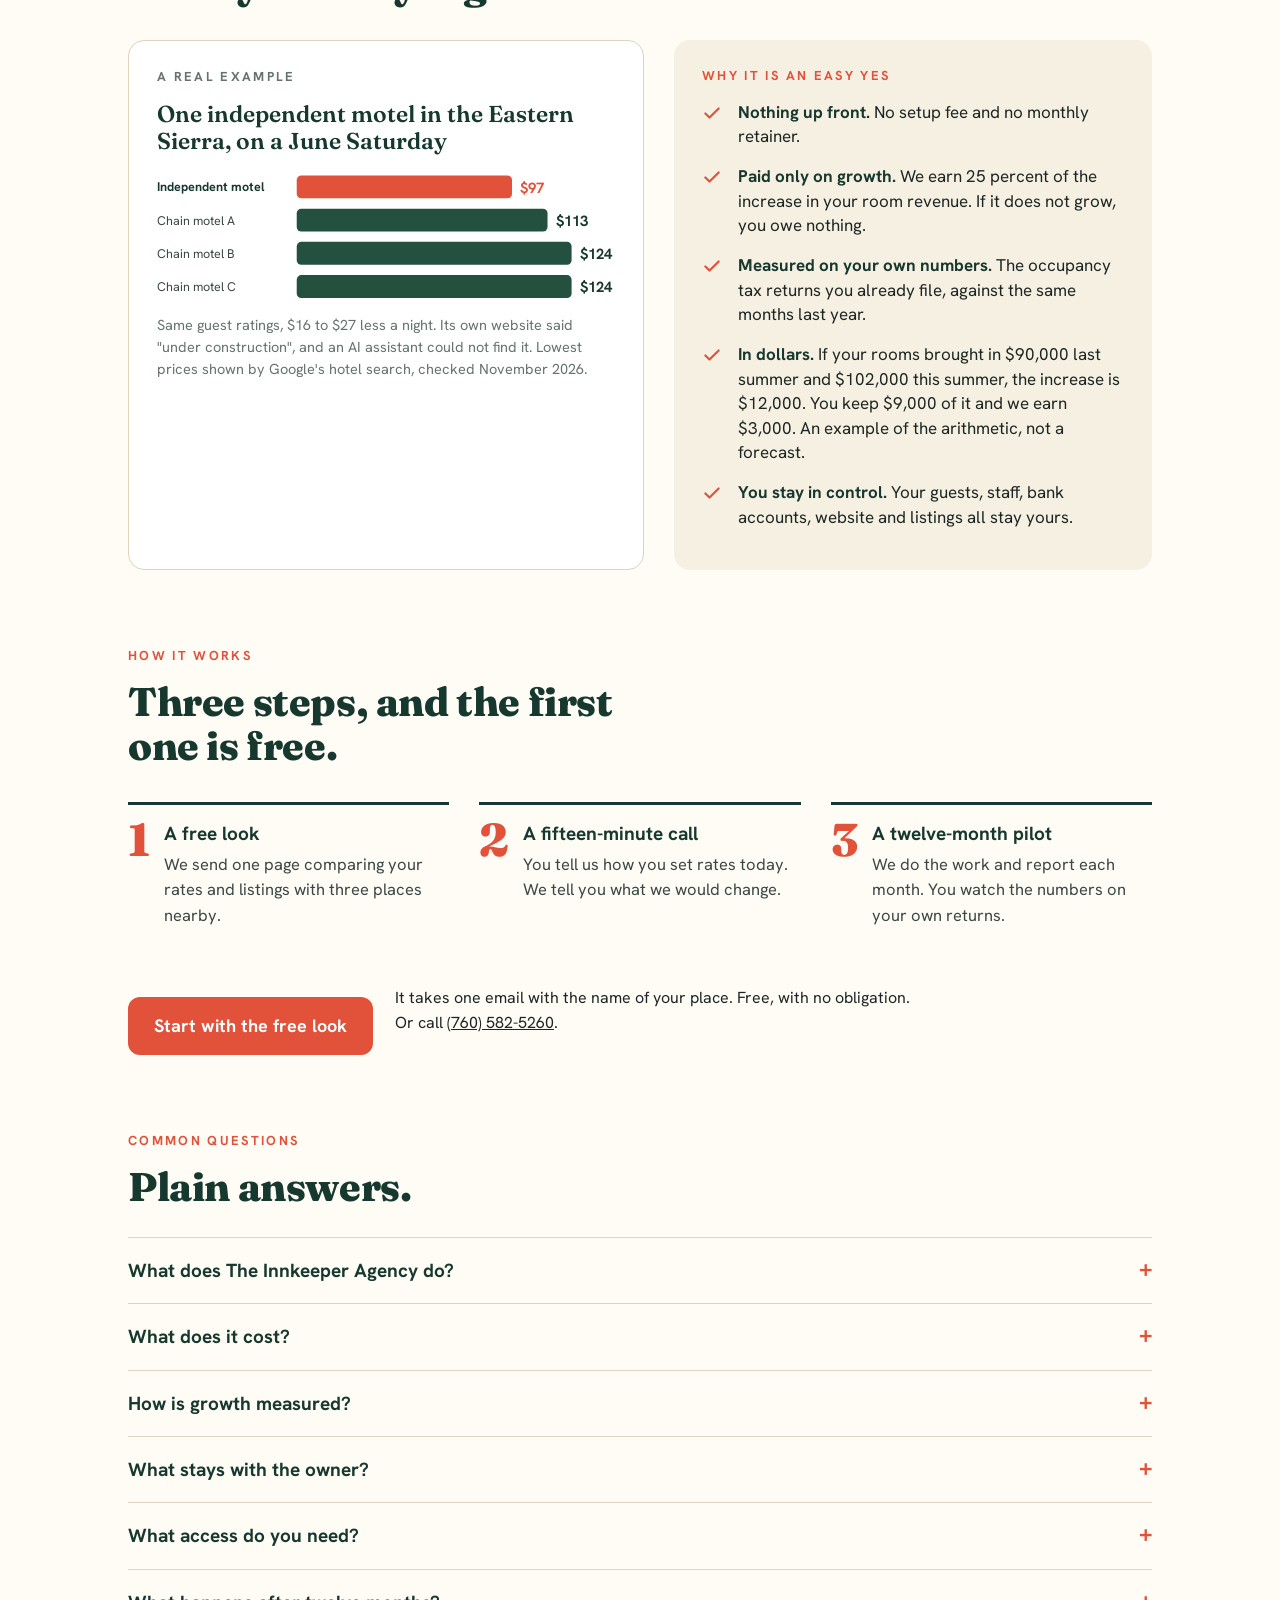
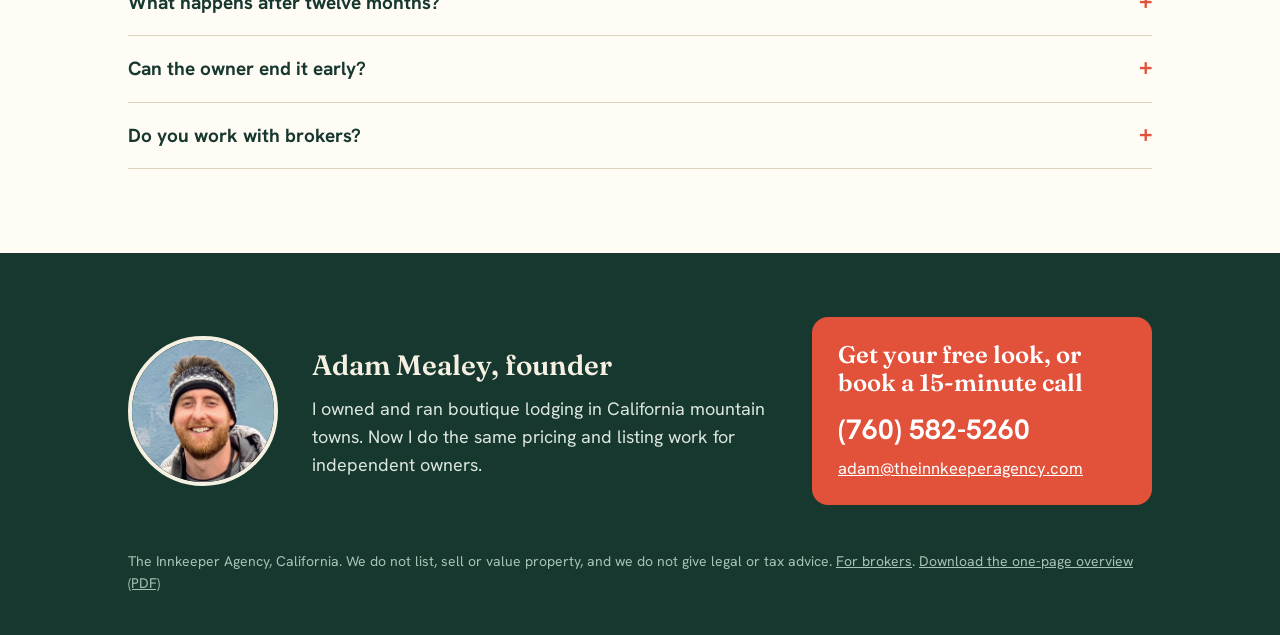
==== commit 7c4770e4: "Hero button reads Get Free Consultation; remove the call link beside it" ====
--- a/index.html
+++ b/index.html
@@ -97,7 +97,7 @@
       <div>
         <h1>More booked nights, at better prices. <em>You pay only when revenue grows.</em></h1>
         <p class="dek">We take over pricing, online listings and the booking website for independent motels, inns, lodges and cabins. You keep running your place the way you always have.</p>
-        <div class="herocta"><a class="btn" href="mailto:adam@theinnkeeperagency.com?subject=Free%20look%20at%20my%20rates&body=Hi%20Adam%2C%0A%0AMy%20place%20is%3A%20%0ATown%3A%20%0ABest%20number%20to%20reach%20me%3A%20%0A%0APlease%20send%20the%20free%20one-page%20look.">Get your free one-page look</a><a class="alt" href="tel:+17605825260">or call Adam at (760) 582-5260</a></div>
+        <div class="herocta"><a class="btn" href="mailto:adam@theinnkeeperagency.com?subject=Free%20look%20at%20my%20rates&body=Hi%20Adam%2C%0A%0AMy%20place%20is%3A%20%0ATown%3A%20%0ABest%20number%20to%20reach%20me%3A%20%0A%0APlease%20send%20the%20free%20one-page%20look.">Get Free Consultation</a></div>
         <div class="founder"><img src="adam-headshot.jpg" alt="Adam Mealey" width="52" height="52"><span><b>Adam Mealey, founder.</b> I owned and ran boutique lodging in California mountain towns. When you call, you get me.</span></div>
       </div>
     </div>
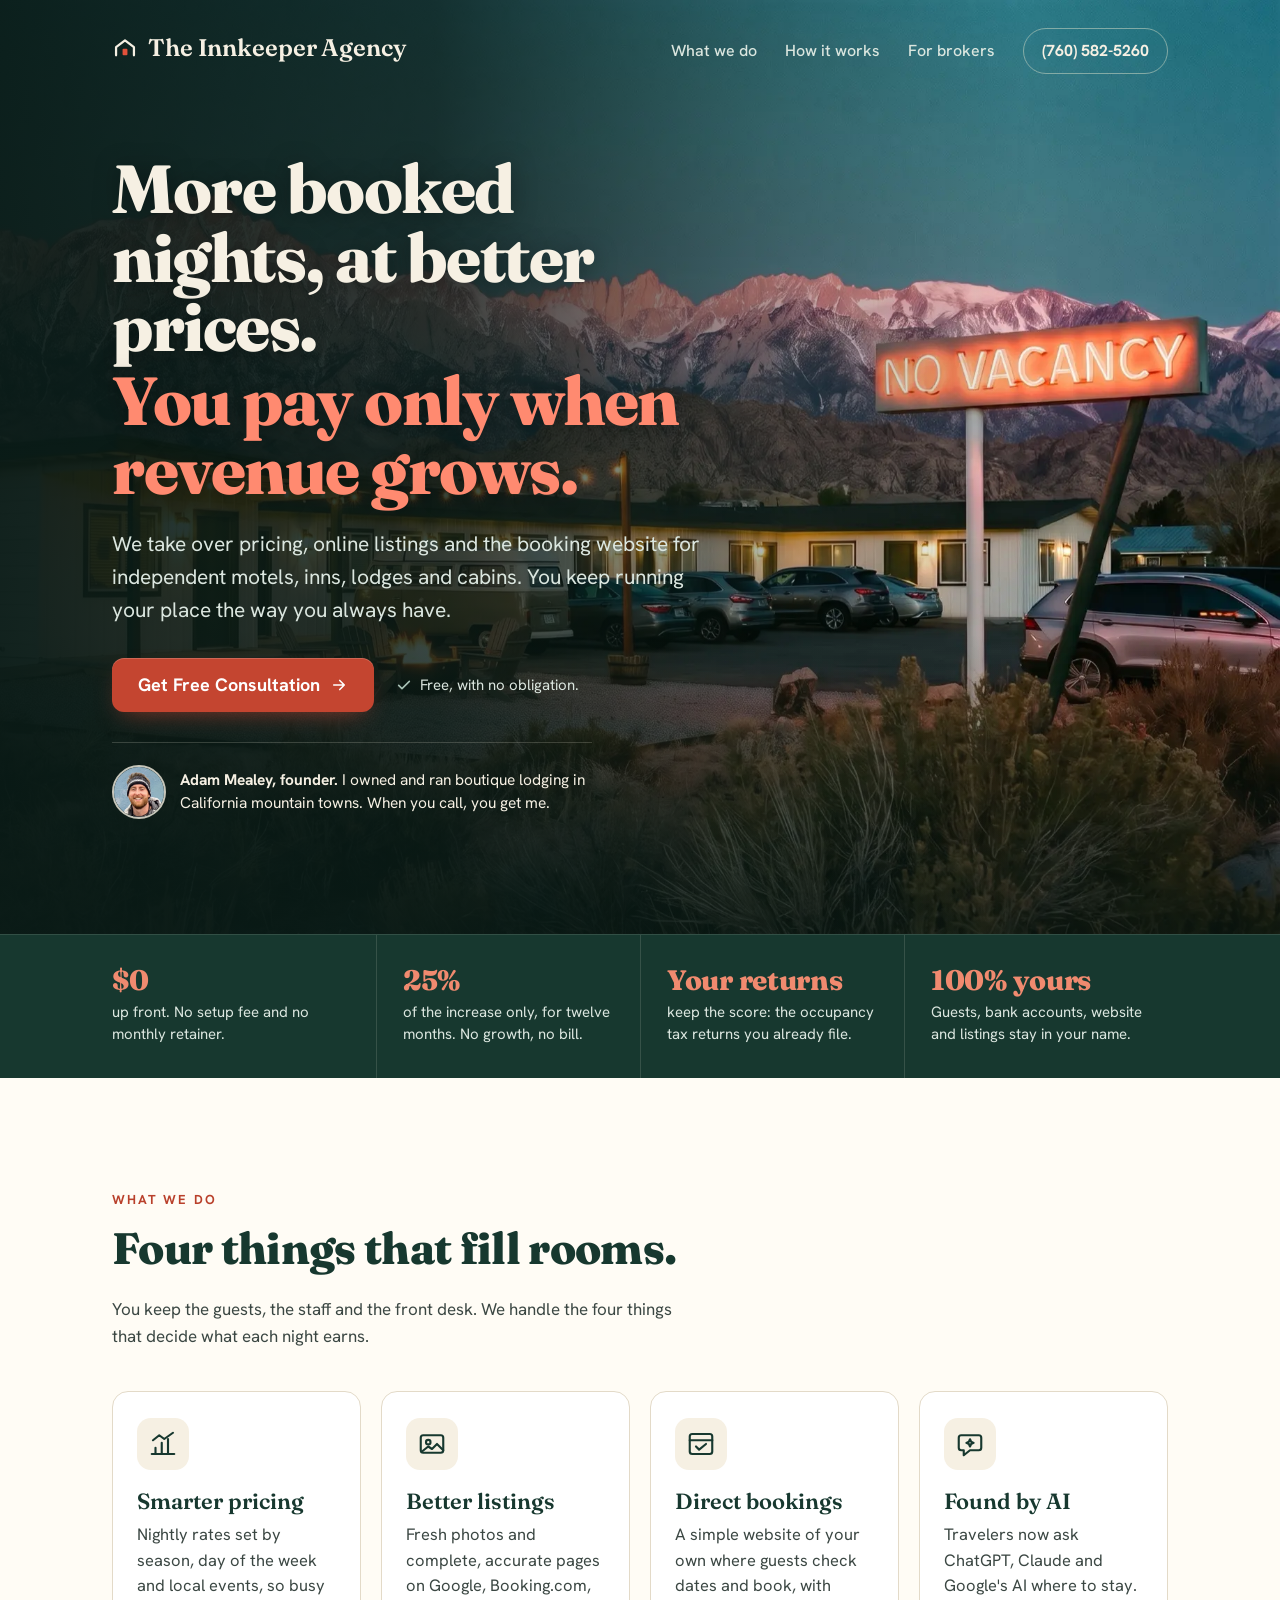
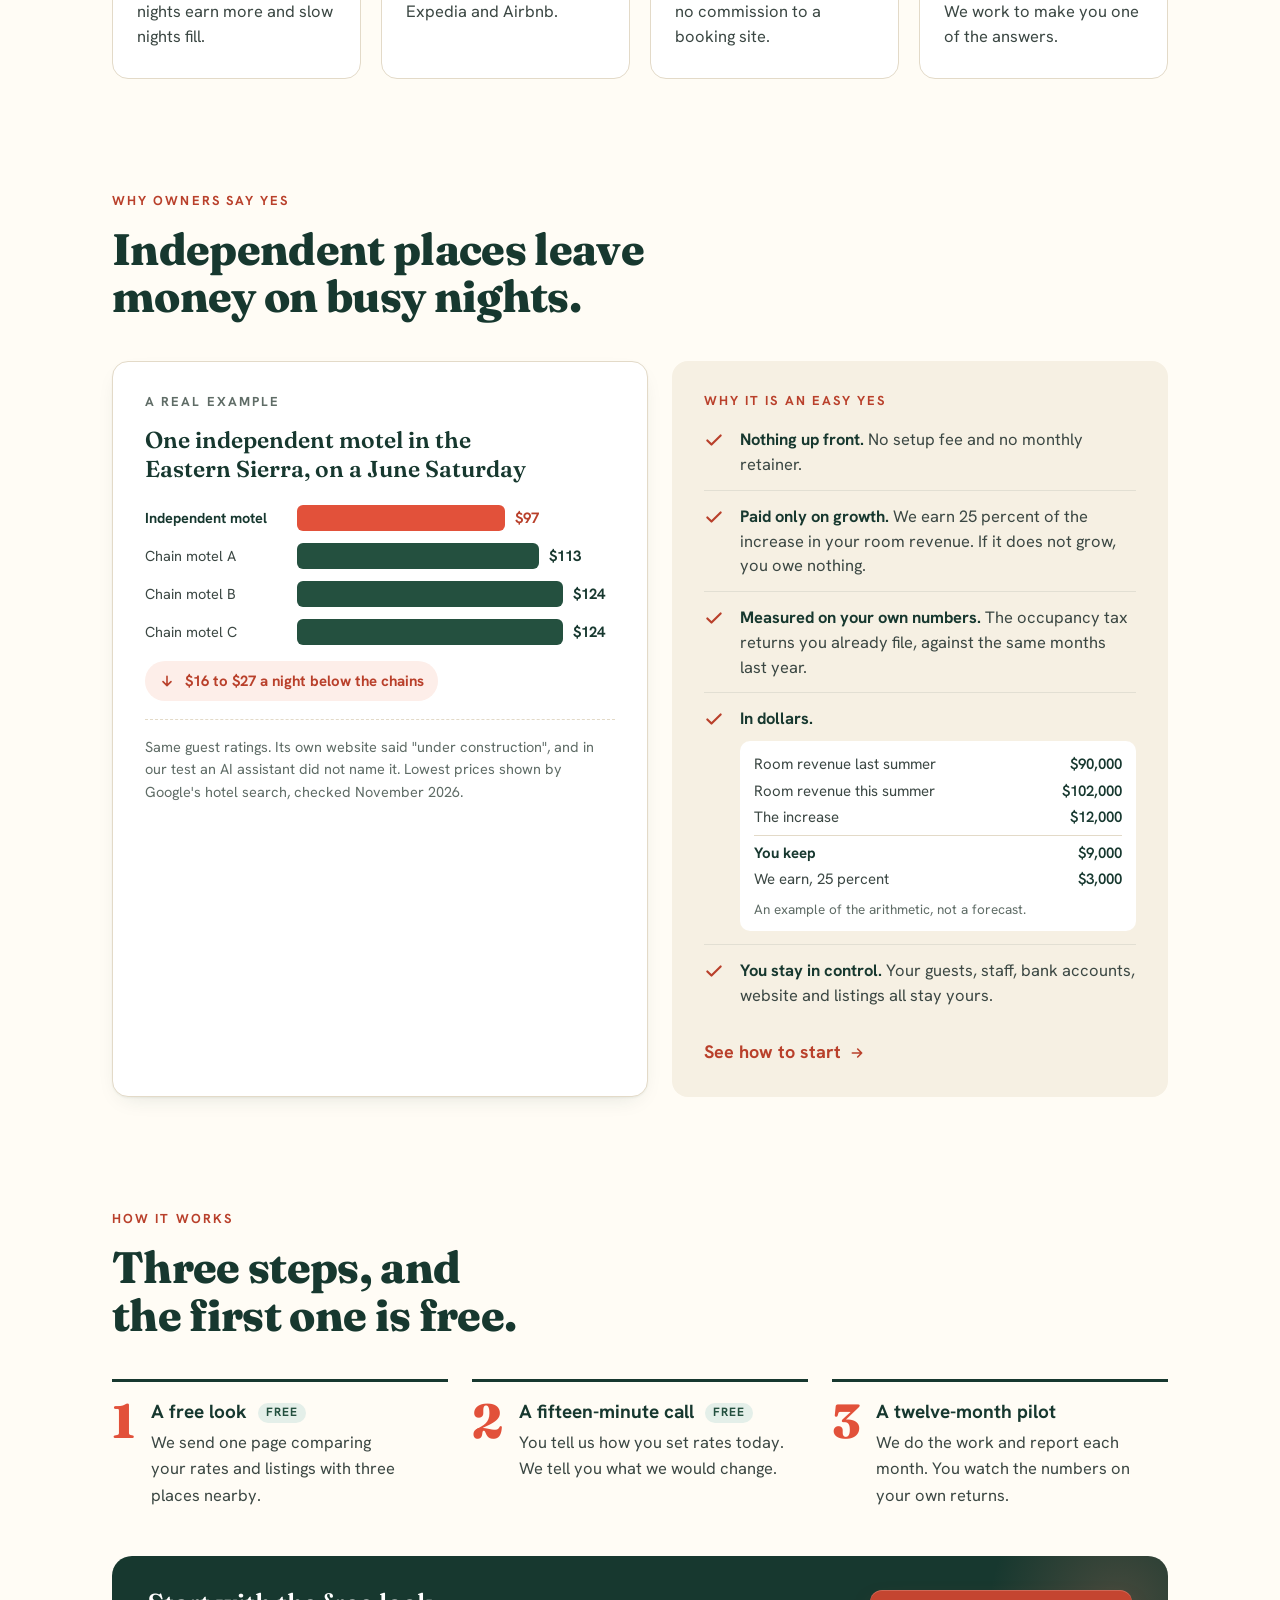
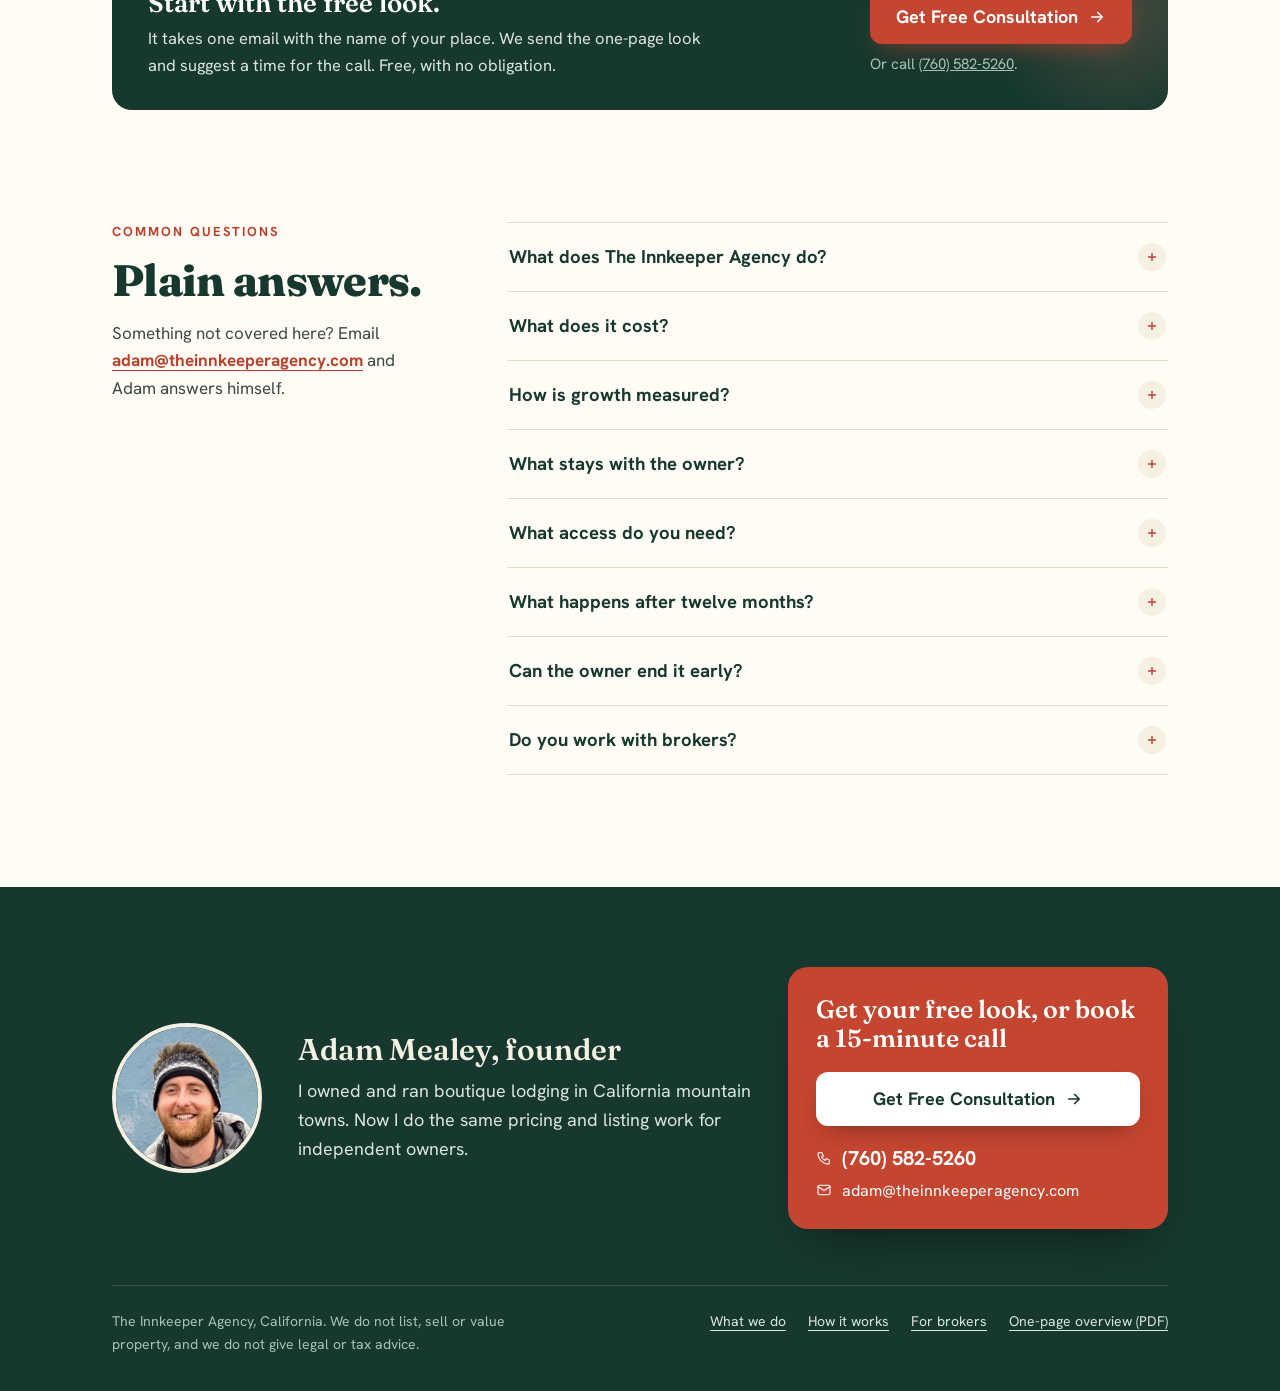
==== commit 98fa91f5: "Design pass approved by Adam 11/25: rebuilt chart, fee ledger, responsive images, contact panel on t" ====
--- a/index.html
+++ b/index.html
@@ -2,18 +2,26 @@
 <html lang="en">
 <head>
 <meta charset="utf-8">
-<meta name="viewport" content="width=device-width, initial-scale=1">
+<meta name="viewport" content="width=device-width, initial-scale=1, viewport-fit=cover">
 <title>The Innkeeper Agency | More booked nights for independent motels and inns</title>
 <meta name="description" content="The Innkeeper Agency takes over pricing, online listings and the booking website for independent motels, inns, lodges and cabins. Owners pay only when room revenue grows.">
+<meta name="theme-color" content="#17382f">
 <link rel="canonical" href="https://theinnkeeperagency.com/">
 <meta property="og:title" content="The Innkeeper Agency">
 <meta property="og:description" content="More booked nights, at better prices. You pay only when revenue grows.">
 <meta property="og:type" content="website">
-<meta property="og:image" content="https://theinnkeeperagency.com/hero-motel.jpg">
+<meta property="og:image" content="https://theinnkeeperagency.com/hero-motel-2000.jpg">
 <meta property="og:url" content="https://theinnkeeperagency.com/">
+<meta name="twitter:card" content="summary_large_image">
 <link rel="preconnect" href="https://fonts.googleapis.com">
 <link rel="preconnect" href="https://fonts.gstatic.com" crossorigin>
-<link href="https://fonts.googleapis.com/css2?family=Fraunces:opsz,wght@9..144,400;9..144,600;9..144,800&family=Hanken+Grotesk:wght@400;500;600;700&display=swap" rel="stylesheet">
+<link rel="preload" as="image" href="hero-motel-2400.webp" type="image/webp" media="(min-width: 901px)" fetchpriority="high">
+<link rel="preload" as="image" href="hero-motel-1800.webp" type="image/webp" media="(min-width: 561px) and (max-width: 900px)" fetchpriority="high">
+<link rel="preload" as="image" href="hero-motel-1200.webp" type="image/webp" media="(max-width: 560px)" fetchpriority="high">
+<link href="https://fonts.googleapis.com/css2?family=Fraunces:opsz,wght@9..144,600;9..144,800&family=Hanken+Grotesk:wght@400;500;600;700&display=swap" rel="stylesheet">
+<link rel="stylesheet" href="styles.css">
+<link rel="icon" href="favicon.svg" type="image/svg+xml">
+<script>document.documentElement.classList.add('js')</script>
 <script type="application/ld+json">
 {
   "@context": "https://schema.org",
@@ -33,51 +41,17 @@
   "@context": "https://schema.org",
   "@type": "FAQPage",
   "mainEntity": [
-    {
-      "@type": "Question",
-      "name": "What does The Innkeeper Agency do?",
-      "acceptedAnswer": {
-        "@type": "Answer",
-        "text": "We manage revenue for independent motels, inns, lodges and cabins with about 6 to 30 rooms. That means setting nightly rates, keeping listings and photos current on the booking sites, building a direct booking website, and making sure the property shows up when travelers ask an AI assistant where to stay."
-      }
-    },
-    {
-      "@type": "Question",
-      "name": "What does it cost?",
-      "acceptedAnswer": {
-        "@type": "Answer",
-        "text": "Nothing up front. We earn 25 percent of the increase in room revenue over the same months of the year before, for twelve months. If revenue does not grow, the owner owes nothing for our time. Outside costs, such as a local photographer, are paid by the owner only when approved first."
-      }
-    },
-    {
-      "@type": "Question",
-      "name": "How is growth measured?",
-      "acceptedAnswer": {
-        "@type": "Answer",
-        "text": "On the transient occupancy tax returns the owner already files with the city or county. Nobody has to take our word for the result."
-      }
-    },
-    {
-      "@type": "Question",
-      "name": "What stays with the owner?",
-      "acceptedAnswer": {
-        "@type": "Answer",
-        "text": "Everything about running the place: guests, staff, cleaning, the phone and the front desk. Every payment goes straight to the owner's own accounts, and the website, photos and listings stay in the owner's name."
-      }
-    },
-    {
-      "@type": "Question",
-      "name": "Do you work with brokers?",
-      "acceptedAnswer": {
-        "@type": "Answer",
-        "text": "Yes. If you list small lodging and have an owner whose income does not yet support the price they want, we can help raise the numbers a buyer and a lender look at. It costs the broker nothing."
-      }
-    }
+    { "@type": "Question", "name": "What does The Innkeeper Agency do?", "acceptedAnswer": { "@type": "Answer", "text": "We manage revenue for independent motels, inns, lodges and cabins with about 6 to 30 rooms. That means setting nightly rates, keeping listings and photos current on the booking sites, building a direct booking website, and working to make the property show up when travelers ask an AI assistant where to stay." } },
+    { "@type": "Question", "name": "What does it cost?", "acceptedAnswer": { "@type": "Answer", "text": "Nothing up front. We earn 25 percent of the increase in room revenue over the same months of the year before, for twelve months. If revenue does not grow, the owner owes nothing for our time. Outside costs, such as a local photographer, are paid by the owner only when approved first." } },
+    { "@type": "Question", "name": "How is growth measured?", "acceptedAnswer": { "@type": "Answer", "text": "On the transient occupancy tax returns the owner already files with the city or county. Nobody has to take our word for the result." } },
+    { "@type": "Question", "name": "What stays with the owner?", "acceptedAnswer": { "@type": "Answer", "text": "Everything about running the place: guests, staff, cleaning, the phone and the front desk. Every payment goes straight to the owner's own accounts, and the website, photos and listings stay in the owner's name." } },
+    { "@type": "Question", "name": "What access do you need?", "acceptedAnswer": { "@type": "Answer", "text": "A user login to the booking sites, the reservation program, the website and the Google listing. Ownership of every account stays with the owner, and we never see or change bank or payout details." } },
+    { "@type": "Question", "name": "What happens after twelve months?", "acceptedAnswer": { "@type": "Answer", "text": "The pilot ends. The website, the domain, the photos and every account are in the owner's name and stay there. If both sides want to continue, we write a new agreement." } },
+    { "@type": "Question", "name": "Can the owner end it early?", "acceptedAnswer": { "@type": "Answer", "text": "Yes. Either side can end the pilot with written notice. The agreement spells out the notice period and what is owed on growth already achieved, and the owner reads it before deciding anything." } },
+    { "@type": "Question", "name": "Do you work with brokers?", "acceptedAnswer": { "@type": "Answer", "text": "Yes. If you list small lodging and have an owner whose income does not yet support the price they want, we can help raise the numbers a buyer and a lender look at. It costs the broker nothing." } }
   ]
 }
 </script>
-<link rel="stylesheet" href="styles.css">
-<link rel="icon" href="favicon.svg" type="image/svg+xml">
 </head>
 <body>
 <a class="skip" href="#what">Skip to content</a>
@@ -85,7 +59,7 @@
 <header class="hero">
   <div class="wrap">
     <div class="nav">
-      <div class="brand"><a href="/">The Innkeeper Agency</a></div>
+      <div class="brand"><a href="/"><svg viewBox="0 0 64 64" aria-hidden="true"><path d="M10 50V30l22-17 22 17v20" fill="none" stroke="#f6f0e3" stroke-width="5.5" stroke-linecap="round" stroke-linejoin="round"/><rect x="26" y="34" width="12" height="16" rx="2.5" fill="#e2513a"/></svg>The Innkeeper Agency</a></div>
       <nav class="links" aria-label="Main">
         <a class="opt" href="#what">What we do</a>
         <a class="opt" href="#how">How it works</a>
@@ -94,43 +68,51 @@
       </nav>
     </div>
     <div class="herogrid">
-      <div>
-        <h1>More booked nights, at better prices. <em>You pay only when revenue grows.</em></h1>
-        <p class="dek">We take over pricing, online listings and the booking website for independent motels, inns, lodges and cabins. You keep running your place the way you always have.</p>
-        <div class="herocta"><a class="btn" href="mailto:adam@theinnkeeperagency.com?subject=Free%20look%20at%20my%20rates&body=Hi%20Adam%2C%0A%0AMy%20place%20is%3A%20%0ATown%3A%20%0ABest%20number%20to%20reach%20me%3A%20%0A%0APlease%20send%20the%20free%20one-page%20look.">Get Free Consultation</a></div>
-        <div class="founder"><img src="adam-headshot.jpg" alt="Adam Mealey" width="52" height="52"><span><b>Adam Mealey, founder.</b> I owned and ran boutique lodging in California mountain towns. When you call, you get me.</span></div>
-      </div>
+      <h1>More booked nights, at better prices. <em>You pay only when revenue grows.</em></h1>
+      <p class="dek">We take over pricing, online listings and the booking website for independent motels, inns, lodges and cabins. You keep running your place the way you always have.</p>
+      <div class="herocta">
+        <a class="btn" href="mailto:adam@theinnkeeperagency.com?subject=Free%20consultation%20for%20my%20property&amp;body=Hi%20Adam%2C%0A%0AI%20would%20like%20a%20free%20consultation.%0A%0AMy%20place%20is%3A%20%0ATown%3A%20%0ANumber%20of%20rooms%3A%20%0ABest%20number%20and%20time%20to%20reach%20me%3A%20%0A%0APlease%20send%20the%20free%20one-page%20look%20and%20suggest%20a%20time%20for%20a%20fifteen-minute%20call.%0A" data-cta="hero">Get Free Consultation<svg viewBox="0 0 24 24" aria-hidden="true"><path d="M5 12h14M13 6l6 6-6 6"/></svg></a>
+        <span class="reassure"><svg viewBox="0 0 24 24" aria-hidden="true"><path d="M4 12.5l5 5L20 6.5"/></svg>Free, with no obligation.</span>
+      </div>
+      <div class="founder"><picture><source srcset="adam-headshot-320.webp" type="image/webp"><img src="adam-headshot-320.jpg" alt="Adam Mealey" width="54" height="54"></picture><span><b>Adam Mealey, founder.</b> I owned and ran boutique lodging in California mountain towns. When you call, you get me.</span></div>
     </div>
   </div>
 </header>
 
-<div class="proof"><div class="wrap"><div class="p"><b>$0</b><span>up front. No setup fee and no monthly retainer.</span></div><div class="p"><b>25%</b><span>of the increase only, for twelve months. No growth, no bill.</span></div><div class="p"><b>Your returns</b><span>keep the score: the occupancy tax returns you already file.</span></div><div class="p"><b>100% yours</b><span>Guests, bank accounts, website and listings stay in your name.</span></div></div></div>
+<div class="proof" role="region" aria-label="The terms in brief"><div class="wrap">
+  <div class="p"><b>$0</b>up front. No setup fee and no monthly retainer.</div>
+  <div class="p"><b>25%</b>of the increase only, for twelve months. No growth, no bill.</div>
+  <div class="p"><b>Your returns</b>keep the score: the occupancy tax returns you already file.</div>
+  <div class="p"><b>100% yours</b>Guests, bank accounts, website and listings stay in your name.</div>
+</div></div>
 
 <main>
 <section id="what">
   <div class="wrap">
-    <div class="lab">What we do</div>
-    <h2>Four things that fill rooms.</h2>
+    <div class="sechead reveal">
+      <div><div class="lab">What we do</div><h2>Four things that fill rooms.</h2></div>
+      <p class="aside">You keep the guests, the staff and the front desk. We handle the four things that decide what each night earns.</p>
+    </div>
     <div class="four">
-      <div class="do">
-        <svg viewBox="0 0 24 24" aria-hidden="true"><path d="M3 20h18"/><path d="M6 20v-5"/><path d="M11 20v-9"/><path d="M16 20V8"/><path d="M4 9l5-4 4 3 7-5"/></svg>
+      <div class="do reveal">
+        <div class="ic"><svg viewBox="0 0 24 24" aria-hidden="true"><path d="M3 20h18"/><path d="M6 20v-5"/><path d="M11 20v-9"/><path d="M16 20V8"/><path d="M4 9l5-4 4 3 7-5"/></svg></div>
         <h3>Smarter pricing</h3>
         <p>Nightly rates set by season, day of the week and local events, so busy nights earn more and slow nights fill.</p>
       </div>
-      <div class="do">
-        <svg viewBox="0 0 24 24" aria-hidden="true"><rect x="3" y="5" width="18" height="14" rx="2"/><circle cx="9" cy="10.5" r="1.8"/><path d="M4 18l5-4 3 2 4-4 5 5"/></svg>
+      <div class="do reveal">
+        <div class="ic"><svg viewBox="0 0 24 24" aria-hidden="true"><rect x="3" y="5" width="18" height="14" rx="2"/><circle cx="9" cy="10.5" r="1.8"/><path d="M4 18l5-4 3 2 4-4 5 5"/></svg></div>
         <h3>Better listings</h3>
         <p>Fresh photos and complete, accurate pages on Google, Booking.com, Expedia and Airbnb.</p>
       </div>
-      <div class="do">
-        <svg viewBox="0 0 24 24" aria-hidden="true"><rect x="3" y="4" width="18" height="16" rx="2"/><path d="M3 9h18"/><path d="M8 14l2.5 2.5L16 12"/></svg>
+      <div class="do reveal">
+        <div class="ic"><svg viewBox="0 0 24 24" aria-hidden="true"><rect x="3" y="4" width="18" height="16" rx="2"/><path d="M3 9h18"/><path d="M8 14l2.5 2.5L16 12"/></svg></div>
         <h3>Direct bookings</h3>
         <p>A simple website of your own where guests check dates and book, with no commission to a booking site.</p>
       </div>
-      <div class="do">
-        <svg viewBox="0 0 24 24" aria-hidden="true"><path d="M5 5h14a2 2 0 0 1 2 2v8a2 2 0 0 1-2 2h-7l-5 4v-4H5a2 2 0 0 1-2-2V7a2 2 0 0 1 2-2z"/><path d="M12 8.2l.9 2 2 .9-2 .9-.9 2-.9-2-2-.9 2-.9z"/></svg>
+      <div class="do reveal">
+        <div class="ic"><svg viewBox="0 0 24 24" aria-hidden="true"><path d="M5 5h14a2 2 0 0 1 2 2v8a2 2 0 0 1-2 2h-7l-5 4v-4H5a2 2 0 0 1-2-2V7a2 2 0 0 1 2-2z"/><path d="M12 8.2l.9 2 2 .9-2 .9-.9 2-.9-2-2-.9 2-.9z"/></svg></div>
         <h3>Found by AI</h3>
-        <p>Travelers now ask ChatGPT, Claude and Google's AI where to stay. We make sure you are one of the answers.</p>
+        <p>Travelers now ask ChatGPT, Claude and Google's AI where to stay. We work to make you one of the answers.</p>
       </div>
     </div>
   </div>
@@ -138,39 +120,39 @@
 
 <section id="why">
   <div class="wrap">
-    <div class="lab">Why owners say yes</div>
-    <h2>Independent places leave money on busy nights.</h2>
+    <div class="reveal"><div class="lab">Why owners say yes</div>
+    <h2>Independent places leave money on busy nights.</h2></div>
     <div class="split">
-      <div class="card">
+      <figure class="card reveal">
         <div class="lab">A real example</div>
         <h3>One independent motel in the Eastern Sierra, on a June Saturday</h3>
-        <svg viewBox="0 0 400 112" role="img" aria-label="Bar chart of lowest nightly price on a June Saturday: the independent motel 97 dollars, three chain motels nearby 113, 124 and 124 dollars">
-          <g font-family="Hanken Grotesk, Helvetica, Arial, sans-serif" font-size="11">
-            <text x="0" y="17" font-weight="700" fill="#17382f">Independent motel</text>
-            <rect x="122" y="3" width="188" height="20" rx="4" fill="#e2513a"/>
-            <text x="317" y="18" font-weight="700" font-size="13" fill="#e2513a">$97</text>
-            <text x="0" y="46" fill="#3b4743">Chain motel A</text>
-            <rect x="122" y="32" width="219" height="20" rx="4" fill="#24503f"/>
-            <text x="348" y="47" font-weight="700" font-size="13" fill="#17382f">$113</text>
-            <text x="0" y="75" fill="#3b4743">Chain motel B</text>
-            <rect x="122" y="61" width="240" height="20" rx="4" fill="#24503f"/>
-            <text x="369" y="76" font-weight="700" font-size="13" fill="#17382f">$124</text>
-            <text x="0" y="104" fill="#3b4743">Chain motel C</text>
-            <rect x="122" y="90" width="240" height="20" rx="4" fill="#24503f"/>
-            <text x="369" y="105" font-weight="700" font-size="13" fill="#17382f">$124</text>
-          </g>
-        </svg>
-        <p class="cap">Same guest ratings, $16 to $27 less a night. Its own website said "under construction", and an AI assistant could not find it. Lowest prices shown by Google's hotel search, checked November 2026.</p>
-      </div>
-      <div class="why">
+        <div class="chart" role="img" aria-label="Lowest nightly price on a June Saturday: the independent motel 97 dollars; three chain motels nearby 113, 124 and 124 dollars.">
+          <div class="bar us" aria-hidden="true"><span>Independent motel</span><span class="track"><span class="fill" style="--w:78.2"></span><span class="val">$97</span></span></div>
+          <div class="bar" aria-hidden="true"><span>Chain motel A</span><span class="track"><span class="fill" style="--w:91.1"></span><span class="val">$113</span></span></div>
+          <div class="bar" aria-hidden="true"><span>Chain motel B</span><span class="track"><span class="fill" style="--w:100"></span><span class="val">$124</span></span></div>
+          <div class="bar" aria-hidden="true"><span>Chain motel C</span><span class="track"><span class="fill" style="--w:100"></span><span class="val">$124</span></span></div>
+        </div>
+        <div class="gap"><svg viewBox="0 0 24 24" aria-hidden="true"><path d="M12 5v14M6 13l6 6 6-6"/></svg>$16 to $27 a night below the chains</div>
+        <figcaption class="cap">Same guest ratings. Its own website said "under construction", and in our test an AI assistant did not name it. Lowest prices shown by Google's hotel search, checked November 2026.</figcaption>
+      </figure>
+      <div class="why reveal">
         <div class="lab">Why it is an easy yes</div>
         <ul>
           <li><svg viewBox="0 0 24 24" aria-hidden="true"><path d="M4 12.5l5 5L20 6.5"/></svg><span><b>Nothing up front.</b> No setup fee and no monthly retainer.</span></li>
           <li><svg viewBox="0 0 24 24" aria-hidden="true"><path d="M4 12.5l5 5L20 6.5"/></svg><span><b>Paid only on growth.</b> We earn 25 percent of the increase in your room revenue. If it does not grow, you owe nothing.</span></li>
           <li><svg viewBox="0 0 24 24" aria-hidden="true"><path d="M4 12.5l5 5L20 6.5"/></svg><span><b>Measured on your own numbers.</b> The occupancy tax returns you already file, against the same months last year.</span></li>
-          <li><svg viewBox="0 0 24 24" aria-hidden="true"><path d="M4 12.5l5 5L20 6.5"/></svg><span><b>In dollars.</b> If your rooms brought in $90,000 last summer and $102,000 this summer, the increase is $12,000. You keep $9,000 of it and we earn $3,000. An example of the arithmetic, not a forecast.</span></li>
+          <li><svg viewBox="0 0 24 24" aria-hidden="true"><path d="M4 12.5l5 5L20 6.5"/></svg><span><b>In dollars.</b>
+            <span class="math" role="group" aria-label="Worked example">
+              <span>Room revenue last summer</span><span>$90,000</span>
+              <span>Room revenue this summer</span><span>$102,000</span>
+              <span>The increase</span><span>$12,000</span>
+              <span class="tot">You keep</span><span class="tot">$9,000</span>
+              <span>We earn, 25 percent</span><span>$3,000</span>
+              <span class="mnote">An example of the arithmetic, not a forecast.</span>
+            </span></span></li>
           <li><svg viewBox="0 0 24 24" aria-hidden="true"><path d="M4 12.5l5 5L20 6.5"/></svg><span><b>You stay in control.</b> Your guests, staff, bank accounts, website and listings all stay yours.</span></li>
         </ul>
+        <a class="more" href="#start">See how to start<svg viewBox="0 0 24 24" aria-hidden="true"><path d="M5 12h14M13 6l6 6-6 6"/></svg></a>
       </div>
     </div>
   </div>
@@ -178,30 +160,42 @@
 
 <section id="how">
   <div class="wrap">
-    <div class="lab">How it works</div>
-    <h2>Three steps, and the first one is free.</h2>
+    <div class="reveal"><div class="lab">How it works</div>
+    <h2>Three steps, and the first one is free.</h2></div>
     <div class="steps">
-      <div class="step"><div class="n">1</div><div><h3>A free look</h3><p>We send one page comparing your rates and listings with three places nearby.</p></div></div>
-      <div class="step"><div class="n">2</div><div><h3>A fifteen-minute call</h3><p>You tell us how you set rates today. We tell you what we would change.</p></div></div>
-      <div class="step"><div class="n">3</div><div><h3>A twelve-month pilot</h3><p>We do the work and report each month. You watch the numbers on your own returns.</p></div></div>
-    </div>
-    <div class="ctarow"><a class="btn" href="mailto:adam@theinnkeeperagency.com?subject=Free%20look%20at%20my%20rates&body=Hi%20Adam%2C%0A%0AMy%20place%20is%3A%20%0ATown%3A%20%0ABest%20number%20to%20reach%20me%3A%20%0A%0APlease%20send%20the%20free%20one-page%20look.">Start with the free look</a><span>It takes one email with the name of your place. Free, with no obligation. Or call <a href="tel:+17605825260">(760) 582-5260</a>.</span></div>
+      <div class="step reveal"><div class="n">1</div><div><h3>A free look <span class="tag">Free</span></h3><p>We send one page comparing your rates and listings with three places nearby.</p></div></div>
+      <div class="step reveal"><div class="n">2</div><div><h3>A fifteen-minute call <span class="tag">Free</span></h3><p>You tell us how you set rates today. We tell you what we would change.</p></div></div>
+      <div class="step reveal"><div class="n">3</div><div><h3>A twelve-month pilot</h3><p>We do the work and report each month. You watch the numbers on your own returns.</p></div></div>
+    </div>
+    <div class="band reveal" id="start">
+      <div>
+        <h3>Start with the free look.</h3>
+        <p>It takes one email with the name of your place. We send the one-page look and suggest a time for the call. Free, with no obligation.</p>
+      </div>
+      <div class="act">
+        <a class="btn" href="mailto:adam@theinnkeeperagency.com?subject=Free%20consultation%20for%20my%20property&amp;body=Hi%20Adam%2C%0A%0AI%20would%20like%20a%20free%20consultation.%0A%0AMy%20place%20is%3A%20%0ATown%3A%20%0ANumber%20of%20rooms%3A%20%0ABest%20number%20and%20time%20to%20reach%20me%3A%20%0A%0APlease%20send%20the%20free%20one-page%20look%20and%20suggest%20a%20time%20for%20a%20fifteen-minute%20call.%0A" data-cta="how">Get Free Consultation<svg viewBox="0 0 24 24" aria-hidden="true"><path d="M5 12h14M13 6l6 6-6 6"/></svg></a>
+        <span class="micro">Or call <a href="tel:+17605825260">(760) 582-5260</a>.</span>
+      </div>
+    </div>
   </div>
 </section>
 
 <section id="questions">
-  <div class="wrap">
-    <div class="lab">Common questions</div>
-    <h2>Plain answers.</h2>
-    <div class="faq">
-      <details><summary>What does The Innkeeper Agency do?</summary><p>We manage revenue for independent motels, inns, lodges and cabins with about 6 to 30 rooms. That means setting nightly rates, keeping listings and photos current on the booking sites, building a direct booking website, and making sure the property shows up when travelers ask an AI assistant where to stay.</p></details>
-      <details><summary>What does it cost?</summary><p>Nothing up front. We earn 25 percent of the increase in room revenue over the same months of the year before, for twelve months. If revenue does not grow, the owner owes nothing for our time. Outside costs, such as a local photographer, are paid by the owner only when approved first.</p></details>
-      <details><summary>How is growth measured?</summary><p>On the transient occupancy tax returns the owner already files with the city or county. Nobody has to take our word for the result.</p></details>
-      <details><summary>What stays with the owner?</summary><p>Everything about running the place: guests, staff, cleaning, the phone and the front desk. Every payment goes straight to the owner's own accounts, and the website, photos and listings stay in the owner's name.</p></details>
-      <details><summary>What access do you need?</summary><p>A user login to the booking sites, the reservation program, the website and the Google listing. Ownership of every account stays with the owner, and we never see or change bank or payout details.</p></details>
-      <details><summary>What happens after twelve months?</summary><p>The pilot ends. The website, the domain, the photos and every account are in the owner's name and stay there. If both sides want to continue, we write a new agreement.</p></details>
-      <details><summary>Can the owner end it early?</summary><p>Yes. Either side can end the pilot with written notice. The agreement spells out the notice period and what is owed on growth already achieved, and the owner reads it before deciding anything.</p></details>
-      <details><summary>Do you work with brokers?</summary><p>Yes. If you list small lodging and have an owner whose income does not yet support the price they want, we can help raise the numbers a buyer and a lender look at. It costs the broker nothing.</p></details>
+  <div class="wrap faqgrid">
+    <div class="side reveal">
+      <div class="lab">Common questions</div>
+      <h2>Plain answers.</h2>
+      <p>Something not covered here? Email <a href="mailto:adam@theinnkeeperagency.com">adam@theinnkeeperagency.com</a> and Adam answers himself.</p>
+    </div>
+    <div class="faq reveal">
+      <details><summary>What does The Innkeeper Agency do?</summary><p>We manage revenue for independent motels, inns, lodges and cabins with about 6 to 30 rooms: nightly rates, listings and photos on the booking sites, a direct booking website, and working to make the property show up when travelers ask an AI assistant where to stay.</p></details>
+      <details><summary>What does it cost?</summary><p>Nothing up front. We earn 25 percent of the increase in room revenue over the same months of the year before, for twelve months. If revenue does not grow, you owe nothing for our time. Outside costs, such as a local photographer, are yours to pay only when you approve them first.</p></details>
+      <details><summary>How is growth measured?</summary><p>On the transient occupancy tax returns you already file with the city or county. Nobody has to take our word for the result.</p></details>
+      <details><summary>What stays with the owner?</summary><p>Everything about running the place: guests, staff, cleaning, the phone and the front desk. Every payment goes straight to your own accounts, and the website, photos and listings stay in your name.</p></details>
+      <details><summary>What access do you need?</summary><p>A user login to the booking sites, the reservation program, the website and the Google listing. You keep ownership of every account, and we never see or change bank or payout details.</p></details>
+      <details><summary>What happens after twelve months?</summary><p>The pilot ends. The website, the domain, the photos and every account are in your name and stay there. If both sides want to continue, we write a new agreement.</p></details>
+      <details><summary>Can the owner end it early?</summary><p>Yes. Either side can end the pilot with written notice. The agreement spells out the notice period and what is owed on growth already achieved, and you read it before deciding anything.</p></details>
+      <details><summary>Do you work with brokers?</summary><p>Yes. If you list small lodging and have an owner whose income does not yet support the price they want, we can help raise the numbers a buyer and a lender look at. It costs the broker nothing. <a href="brokers.html">See the page for brokers</a>.</p></details>
     </div>
   </div>
 </section>
@@ -210,23 +204,33 @@
 <footer class="who" id="contact">
   <div class="wrap">
     <div class="whogrid">
-      <img src="adam-headshot.jpg" alt="Adam Mealey, founder of The Innkeeper Agency" width="150" height="150">
+      <picture><source srcset="adam-headshot-320.webp" type="image/webp"><img src="adam-headshot-320.jpg" alt="Adam Mealey, founder of The Innkeeper Agency" width="150" height="150" loading="lazy"></picture>
       <div>
         <div class="name">Adam Mealey, founder</div>
         <p class="bio">I owned and ran boutique lodging in California mountain towns. Now I do the same pricing and listing work for independent owners.</p>
       </div>
       <div class="cta">
         <div class="ask">Get your free look, or book a 15-minute call</div>
-        <a class="tel" href="tel:+17605825260">(760) 582-5260</a>
-        <a class="mail" href="mailto:adam@theinnkeeperagency.com?subject=Free%20look%20at%20my%20rates&body=Hi%20Adam%2C%0A%0AMy%20place%20is%3A%20%0ATown%3A%20%0ABest%20number%20to%20reach%20me%3A%20%0A%0APlease%20send%20the%20free%20one-page%20look.">adam@theinnkeeperagency.com</a>
-      </div>
-    </div>
-    <p class="legal">The Innkeeper Agency, California. We do not list, sell or value property, and we do not give legal or tax advice. <a href="brokers.html">For brokers</a>. <a href="innkeeper-agency-overview.pdf">Download the one-page overview (PDF)</a></p>
+        <a class="btn light" href="mailto:adam@theinnkeeperagency.com?subject=Free%20consultation%20for%20my%20property&amp;body=Hi%20Adam%2C%0A%0AI%20would%20like%20a%20free%20consultation.%0A%0AMy%20place%20is%3A%20%0ATown%3A%20%0ANumber%20of%20rooms%3A%20%0ABest%20number%20and%20time%20to%20reach%20me%3A%20%0A%0APlease%20send%20the%20free%20one-page%20look%20and%20suggest%20a%20time%20for%20a%20fifteen-minute%20call.%0A" data-cta="footer">Get Free Consultation<svg viewBox="0 0 24 24" aria-hidden="true"><path d="M5 12h14M13 6l6 6-6 6"/></svg></a>
+        <div class="lines">
+          <a class="tel" href="tel:+17605825260"><svg viewBox="0 0 24 24" aria-hidden="true"><path d="M5 4h4l2 5-2.5 1.5a11 11 0 0 0 5 5L15 13l5 2v4a2 2 0 0 1-2 2A16 16 0 0 1 3 6a2 2 0 0 1 2-2"/></svg>(760) 582-5260</a>
+          <a href="mailto:adam@theinnkeeperagency.com"><svg viewBox="0 0 24 24" aria-hidden="true"><rect x="3" y="5" width="18" height="14" rx="2"/><path d="M3 7l9 6 9-6"/></svg>adam@theinnkeeperagency.com</a>
+        </div>
+      </div>
+    </div>
+    <div class="foot">
+      <p class="legal">The Innkeeper Agency, California. We do not list, sell or value property, and we do not give legal or tax advice.</p>
+      <nav aria-label="Footer"><a href="#what">What we do</a><a href="#how">How it works</a><a href="brokers.html">For brokers</a><a href="innkeeper-agency-overview.pdf">One-page overview (PDF)</a></nav>
+    </div>
   </div>
 </footer>
 
-<div class="stick"><a href="tel:+17605825260">Call Adam, (760) 582-5260</a></div>
-
+<div class="stick" aria-label="Contact">
+  <a class="btn" href="mailto:adam@theinnkeeperagency.com?subject=Free%20consultation%20for%20my%20property&amp;body=Hi%20Adam%2C%0A%0AI%20would%20like%20a%20free%20consultation.%0A%0AMy%20place%20is%3A%20%0ATown%3A%20%0ANumber%20of%20rooms%3A%20%0ABest%20number%20and%20time%20to%20reach%20me%3A%20%0A%0APlease%20send%20the%20free%20one-page%20look%20and%20suggest%20a%20time%20for%20a%20fifteen-minute%20call.%0A" data-cta="sticky">Get Free Consultation</a>
+  <a class="tel" href="tel:+17605825260" aria-label="Call Adam at (760) 582-5260"><svg viewBox="0 0 24 24" aria-hidden="true"><path d="M5 4h4l2 5-2.5 1.5a11 11 0 0 0 5 5L15 13l5 2v4a2 2 0 0 1-2 2A16 16 0 0 1 3 6a2 2 0 0 1 2-2"/></svg></a>
+</div>
+
+<script src="site.js" defer></script>
 <!-- Cloudflare Web Analytics --><script type="module" src="https://static.cloudflareinsights.com/beacon.min.js" data-cf-beacon='{"token": "eb9034955fdf4686a08cb6ad9f226a54"}'></script><!-- End Cloudflare Web Analytics -->
 </body>
 </html>
--- a/styles.css
+++ b/styles.css
@@ -1,123 +1,305 @@
-  :root { --pine:#17382f; --pine-2:#24503f; --cream:#f6f0e3; --paper:#fffcf5; --ink:#1d2623; --mute:#66736d; --line:#ddd3bf; --neon:#e2513a; --sage:#a9c2b6; }
-  * { box-sizing: border-box; margin: 0; padding: 0; }
-  html { -webkit-text-size-adjust: 100%; scroll-behavior: smooth; }
-  body { font-family: "Hanken Grotesk", "Helvetica Neue", Arial, sans-serif; color: var(--ink); background: var(--paper); font-size: 18px; line-height: 1.55; }
-  .wrap { max-width: 1080px; margin: 0 auto; padding: 0 28px; }
-  .serif, h1, h2, h3 { font-family: "Fraunces", Georgia, serif; }
-  .lab { font-size: 13px; letter-spacing: .18em; text-transform: uppercase; font-weight: 700; color: var(--neon); margin-bottom: 14px; }
-  a { color: inherit; }
-
-  header.hero { color: var(--cream); padding: 30px 0 110px; min-height: min(92vh, 860px); display: flex; background: linear-gradient(90deg, rgba(9,26,22,.93) 0%, rgba(9,26,22,.78) 34%, rgba(9,26,22,.25) 62%, rgba(9,26,22,0) 80%), linear-gradient(0deg, rgba(9,26,22,.55) 0%, rgba(9,26,22,0) 30%), url('hero-motel.jpg') center right / cover no-repeat, var(--pine); }
-  header.hero > .wrap { width: 100%; display: flex; flex-direction: column; }
-  .nav { display: flex; justify-content: space-between; align-items: center; gap: 16px; }
-  .brand { font-family: "Fraunces", Georgia, serif; font-weight: 600; font-size: 24px; }
-  .nav a.call { font-weight: 700; text-decoration: none; border: 1.5px solid var(--sage); border-radius: 999px; padding: 9px 18px; font-size: 16px; white-space: nowrap; }
-  .nav a.call:hover { background: var(--cream); color: var(--pine); }
-  .herogrid { margin-top: auto; padding-top: 72px; max-width: 640px; }
-  h1 { font-weight: 800; font-size: clamp(40px, 5.2vw, 66px); line-height: 1.03; text-shadow: 0 2px 24px rgba(0,0,0,.35); letter-spacing: -.02em; max-width: 13ch; }
-  h1 em { font-style: normal; color: #ff8a70; display: block; }
-  .dek { font-size: clamp(18px, 2vw, 22px); color: #dbe6df; margin-top: 22px; max-width: 34em; line-height: 1.5; }
-  .btn { display: inline-block; background: var(--neon); color: #fff; text-decoration: none; font-weight: 700; padding: 15px 26px; border-radius: 12px; margin-top: 30px; font-size: 18px; }
-  .btn:hover { background: #c9412c; }
-  .btn:focus-visible, a.call:focus-visible { outline: 3px solid #ff8a70; outline-offset: 3px; }
-
-  section { padding: 76px 0 0; }
-  h2 { font-weight: 800; font-size: clamp(28px, 3.6vw, 40px); color: var(--pine); line-height: 1.1; letter-spacing: -.01em; max-width: 20ch; }
-  .four { display: grid; grid-template-columns: repeat(4, 1fr); gap: 30px; margin-top: 34px; }
-  .do svg { width: 42px; height: 42px; stroke: var(--pine); fill: none; stroke-width: 1.6; stroke-linecap: round; stroke-linejoin: round; }
-  .do h3 { font-weight: 600; font-size: 23px; color: var(--pine); margin-top: 10px; }
-  .do p { font-size: 16.5px; color: #3b4743; margin-top: 6px; }
-
-  .split { display: grid; grid-template-columns: 1.08fr 1fr; gap: 30px; margin-top: 34px; align-items: stretch; }
-  .card { border: 1px solid var(--line); border-radius: 16px; background: #fff; padding: 26px 28px; }
-  .card .lab { color: var(--mute); }
-  .card h3 { font-weight: 600; font-size: 23px; color: var(--pine); line-height: 1.2; margin-bottom: 16px; }
-  .card svg { width: 100%; height: auto; display: block; }
-  .card .cap { font-size: 14.5px; color: var(--mute); margin-top: 14px; line-height: 1.5; }
-  .why { background: var(--cream); border-radius: 16px; padding: 26px 28px; }
-  .why ul { list-style: none; }
-  .why li { display: grid; grid-template-columns: 26px 1fr; gap: 10px; margin-bottom: 15px; font-size: 17px; line-height: 1.45; }
-  .why li b { color: var(--pine); }
-  .why li svg { width: 20px; height: 20px; margin-top: 3px; stroke: var(--neon); fill: none; stroke-width: 2.6; stroke-linecap: round; stroke-linejoin: round; }
-
-  .steps { display: grid; grid-template-columns: repeat(3, 1fr); gap: 30px; margin-top: 34px; }
-  .step { border-top: 3px solid var(--pine); padding-top: 14px; display: grid; grid-template-columns: auto 1fr; gap: 14px; }
-  .step .n { font-family: "Fraunces", Georgia, serif; font-weight: 800; font-size: 46px; line-height: .9; color: var(--neon); }
-  .step h3 { font-family: "Hanken Grotesk", sans-serif; font-size: 19px; font-weight: 700; color: var(--pine); }
-  .step p { font-size: 16.5px; color: #3b4743; margin-top: 3px; }
-
-  .faq { margin-top: 28px; border-top: 1px solid var(--line); }
-  .faq details { border-bottom: 1px solid var(--line); padding: 18px 0; }
-  .faq summary { cursor: pointer; font-weight: 700; color: var(--pine); font-size: 19px; list-style: none; display: flex; justify-content: space-between; gap: 16px; }
-  .faq summary::-webkit-details-marker { display: none; }
-  .faq summary::after { content: "+"; color: var(--neon); font-size: 24px; line-height: 1; }
-  .faq details[open] summary::after { content: "\2212"; }
-  .faq p { margin-top: 10px; color: #3b4743; max-width: 46em; font-size: 17px; }
-
-  footer.who { background: var(--pine); color: var(--cream); margin-top: 84px; padding: 64px 0 40px; }
-  .whogrid { display: grid; grid-template-columns: 150px 1fr 340px; gap: 34px; align-items: center; }
-  .whogrid img { width: 150px; height: 150px; border-radius: 50%; object-fit: cover; border: 4px solid var(--cream); }
-  .who .name { font-family: "Fraunces", Georgia, serif; font-weight: 600; font-size: 28px; }
-  .who .bio { color: #dbe6df; margin-top: 8px; max-width: 30em; }
-  .cta { background: var(--neon); color: #fff; border-radius: 16px; padding: 24px 26px; }
-  .cta .ask { font-family: "Fraunces", Georgia, serif; font-weight: 600; font-size: 24px; line-height: 1.15; }
-  .cta a.tel { display: block; font-weight: 700; font-size: 28px; margin-top: 12px; text-decoration: none; }
-  .cta a.mail { display: block; margin-top: 4px; font-size: 16.5px; }
-  .legal { margin-top: 46px; font-size: 14px; color: var(--sage); }
-
-  @media (max-width: 900px) {
-    .four { grid-template-columns: repeat(2, 1fr); }
-    .split, .steps { grid-template-columns: 1fr; }
-    header.hero { background: linear-gradient(180deg, rgba(9,26,22,.86) 0%, rgba(9,26,22,.72) 55%, rgba(9,26,22,.5) 100%), url('hero-motel.jpg') 78% center / cover no-repeat, var(--pine); min-height: 0; }
-    .whogrid { grid-template-columns: 110px 1fr; }
-    .whogrid img { width: 110px; height: 110px; }
-    .cta { grid-column: 1 / -1; }
-  }
-  @media (max-width: 560px) {
-    body { font-size: 17px; }
-    .brand { font-size: 19px; white-space: nowrap; }
-    .nav a.call { padding: 7px 12px; font-size: 14px; }
-    .four { grid-template-columns: 1fr; }
-    header.hero { padding-bottom: 60px; }
-    section { padding-top: 58px; }
-  }
-
-  /* added 2026-11-24: nav links, brokers page, skip link */
-  .nav .links { display: flex; gap: 26px; align-items: center; font-size: 16px; }
-  .nav .links a { text-decoration: none; color: #dbe6df; font-weight: 500; }
-  .nav .links a:hover, .nav .links a[aria-current="page"] { color: #fff; text-decoration: underline; text-underline-offset: 5px; }
-  .brand a { text-decoration: none; }
-  .skip { position: absolute; left: -9999px; top: 0; background: #fff; color: var(--pine); padding: 10px 14px; z-index: 10; }
-  .skip:focus { left: 12px; top: 12px; }
-  header.hero.plain { min-height: 0; background: var(--pine); padding-bottom: 72px; }
-  header.hero.plain .herogrid { max-width: 900px; padding-top: 56px; }
-  header.hero.plain h1 { max-width: 21ch; font-size: clamp(34px, 4.3vw, 54px); }
-  .two { display: grid; grid-template-columns: 1fr 1fr; gap: 30px; margin-top: 34px; }
-  .two .card h3 { margin-bottom: 8px; }
-  .two .card p { color: #3b4743; font-size: 17px; }
-  .note { margin-top: 26px; color: var(--mute); font-size: 15.5px; max-width: 46em; }
-  .legal a { color: var(--sage); }
-  @media (max-width: 900px) { .two { grid-template-columns: 1fr; } .nav .links a.opt { display: none; } }
-  @media (max-width: 560px) { .nav .links { gap: 14px; font-size: 14.5px; } .nav .links a.call { display: none; } }
-
-/* Conversion pass, 2026-11-24: hero call to action, founder line, proof strip, call bar on phones */
-.herocta { display: flex; flex-wrap: wrap; align-items: center; gap: 12px 22px; }
-.herocta .alt { color: var(--cream); font-weight: 600; text-underline-offset: 4px; }
-.founder { display: flex; align-items: center; gap: 13px; margin-top: 26px; color: var(--cream); font-size: 15.5px; line-height: 1.4; max-width: 470px; }
-.founder img { width: 52px; height: 52px; border-radius: 50%; object-fit: cover; flex: none; border: 2px solid rgba(246,240,227,.75); }
-.proof { background: var(--pine); color: var(--cream); border-top: 1px solid rgba(246,240,227,.14); }
-.proof .wrap { display: grid; grid-template-columns: repeat(4, 1fr); }
-.proof .p { padding: 24px 22px 26px; border-left: 1px solid rgba(246,240,227,.16); font-size: 15px; line-height: 1.4; }
+/* The Innkeeper Agency, site-next (draft 2026-11-24). Same identity as the live site, refined. */
+:root {
+  --pine: #17382f; --pine-2: #24503f; --pine-deep: #0f2a23;
+  --cream: #f6f0e3; --paper: #fffcf5; --ink: #1d2623; --body: #3b4743; --mute: #5f6c66;
+  --line: #e3dac8; --neon: #e2513a; --neon-btn: #c44530; --neon-btn-hover: #a93a27;
+  --neon-ink: #b9402b; --neon-soft: #f08a6f; --sage: #a9c2b6; --mist: #dbe6df;
+  --r: 16px; --r-sm: 12px;
+  --shadow: 0 1px 2px rgba(23,56,47,.05), 0 8px 24px -12px rgba(23,56,47,.18);
+  --shadow-up: 0 2px 4px rgba(23,56,47,.06), 0 18px 40px -18px rgba(23,56,47,.30);
+  --sec: clamp(72px, 9vw, 112px);
+  --ease: cubic-bezier(.2,.7,.2,1);
+}
+* { box-sizing: border-box; margin: 0; padding: 0; }
+html { -webkit-text-size-adjust: 100%; scroll-behavior: smooth; scroll-padding-top: 24px; }
+body { font-family: "Hanken Grotesk", "Helvetica Neue", Arial, sans-serif; color: var(--ink); background: var(--paper); font-size: 18px; line-height: 1.6; -webkit-font-smoothing: antialiased; text-rendering: optimizeLegibility; }
+img { max-width: 100%; display: block; }
+a { color: inherit; }
+.wrap { max-width: 1120px; margin: 0 auto; padding: 0 clamp(20px, 4vw, 32px); }
+h1, h2, h3, .serif { font-family: "Fraunces", Georgia, serif; font-optical-sizing: auto; }
+h2, h3 { text-wrap: balance; }
+p { text-wrap: pretty; }
+.lab { font-size: 13px; letter-spacing: .16em; text-transform: uppercase; font-weight: 700; color: var(--neon-ink); margin-bottom: 14px; }
+:focus-visible { outline: 3px solid var(--neon); outline-offset: 3px; border-radius: 4px; }
+.skip { position: absolute; left: -9999px; top: 0; background: #fff; color: var(--pine); padding: 10px 14px; z-index: 50; font-weight: 700; border-radius: 8px; }
+.skip:focus { left: 12px; top: 12px; }
+
+/* ---------- Buttons ---------- */
+.btn { display: inline-flex; align-items: center; gap: 10px; background: var(--neon-btn); color: #fff; text-decoration: none; font-weight: 700; font-size: 18px; line-height: 1.2; padding: 16px 26px; border-radius: var(--r-sm); box-shadow: 0 1px 0 rgba(255,255,255,.18) inset, 0 10px 24px -10px rgba(196,69,48,.65); transition: background .2s var(--ease), transform .2s var(--ease), box-shadow .2s var(--ease); }
+.btn svg { width: 18px; height: 18px; flex: none; stroke: currentColor; fill: none; stroke-width: 2.2; stroke-linecap: round; stroke-linejoin: round; transition: transform .2s var(--ease); }
+.btn:hover { background: var(--neon-btn-hover); transform: translateY(-1px); box-shadow: 0 1px 0 rgba(255,255,255,.18) inset, 0 14px 28px -10px rgba(169,58,39,.7); }
+.btn:hover svg { transform: translateX(3px); }
+.btn:active { transform: translateY(0); }
+.btn:focus-visible { outline-color: #ffb39f; }
+.btn.light { background: #fff; color: var(--pine); box-shadow: 0 10px 24px -12px rgba(0,0,0,.45); }
+.btn.light:hover { background: var(--cream); }
+.micro { font-size: 15px; line-height: 1.45; color: var(--mute); }
+
+/* ---------- Hero ---------- */
+header.hero { position: relative; color: var(--cream); padding: 28px 0 clamp(72px, 9vw, 120px); min-height: min(92vh, 860px); display: flex;
+  background:
+    linear-gradient(90deg, rgba(9,26,22,.94) 0%, rgba(9,26,22,.80) 34%, rgba(9,26,22,.28) 62%, rgba(9,26,22,0) 80%),
+    linear-gradient(0deg, rgba(9,26,22,.6) 0%, rgba(9,26,22,0) 32%),
+    url('hero-motel-2000.jpg') center right / cover no-repeat, var(--pine);
+  background:
+    linear-gradient(90deg, rgba(9,26,22,.94) 0%, rgba(9,26,22,.80) 34%, rgba(9,26,22,.28) 62%, rgba(9,26,22,0) 80%),
+    linear-gradient(0deg, rgba(9,26,22,.6) 0%, rgba(9,26,22,0) 32%),
+    image-set(url('hero-motel-2400.webp') type('image/webp'), url('hero-motel-2000.jpg') type('image/jpeg')) center right / cover no-repeat, var(--pine); }
+header.hero > .wrap { width: 100%; display: flex; flex-direction: column; }
+.nav { display: flex; justify-content: space-between; align-items: center; gap: 16px; }
+.brand { font-family: "Fraunces", Georgia, serif; font-weight: 600; font-size: 24px; letter-spacing: -.005em; }
+.brand a { text-decoration: none; display: inline-flex; align-items: center; gap: 10px; }
+.brand svg { width: 26px; height: 26px; flex: none; }
+.nav .links { display: flex; gap: 28px; align-items: center; font-size: 16px; }
+.nav .links a { text-decoration: none; color: var(--mist); font-weight: 500; text-underline-offset: 6px; text-decoration-thickness: 1.5px; transition: color .15s; }
+.nav .links a:hover, .nav .links a[aria-current="page"] { color: #fff; text-decoration: underline; }
+.nav .links a.call { color: var(--cream); font-weight: 700; border: 1.5px solid rgba(169,194,182,.7); border-radius: 999px; padding: 9px 18px; white-space: nowrap; text-decoration: none; transition: background .2s, color .2s, border-color .2s; }
+.nav .links a.call:hover { background: var(--cream); color: var(--pine); border-color: var(--cream); }
+.herogrid { margin-top: auto; padding-top: 80px; max-width: 660px; }
+h1 { font-weight: 800; font-size: clamp(40px, 5.4vw, 68px); line-height: 1.02; letter-spacing: -.022em; max-width: 13ch; text-shadow: 0 2px 24px rgba(0,0,0,.35); }
+h1 em { font-style: normal; color: #ff8a70; display: block; margin-top: .06em; }
+.dek { font-size: clamp(18px, 1.9vw, 21px); color: var(--mist); margin-top: 24px; max-width: 29em; line-height: 1.55; }
+.herocta { display: flex; flex-wrap: wrap; align-items: center; gap: 14px 22px; margin-top: 32px; }
+.herocta .reassure { font-size: 15px; color: var(--mist); display: inline-flex; align-items: center; gap: 8px; }
+.herocta .reassure svg { width: 16px; height: 16px; stroke: var(--sage); fill: none; stroke-width: 2.4; stroke-linecap: round; stroke-linejoin: round; }
+.founder { display: flex; align-items: center; gap: 14px; margin-top: 30px; padding-top: 22px; border-top: 1px solid rgba(246,240,227,.18); color: var(--cream); font-size: 15.5px; line-height: 1.45; max-width: 480px; }
+.founder picture, .whogrid picture { flex: none; display: block; }
+.founder img { width: 54px; height: 54px; border-radius: 50%; object-fit: cover; flex: none; border: 2px solid rgba(246,240,227,.8); }
+
+/* ---------- Proof strip ---------- */
+.proof { background: var(--pine); color: var(--cream); border-top: 1px solid rgba(246,240,227,.12); }
+.proof .wrap { display: grid; grid-template-columns: repeat(4, minmax(0, 1fr)); }
+.proof .p { padding: 30px 26px 32px; border-left: 1px solid rgba(246,240,227,.14); font-size: 15px; line-height: 1.45; color: var(--mist); }
 .proof .p:first-child { border-left: 0; padding-left: 0; }
-.proof .p b { display: block; font-family: "Fraunces", Georgia, serif; font-weight: 800; font-size: 30px; line-height: 1.1; color: #f08a6f; margin-bottom: 6px; }
-.ctarow { margin-top: 38px; display: flex; flex-wrap: wrap; align-items: center; gap: 14px 22px; font-size: 16px; }
-.ctarow span { max-width: 520px; }
+.proof .p b { display: block; font-family: "Fraunces", Georgia, serif; font-weight: 800; font-size: clamp(24px, 2.2vw, 30px); line-height: 1.05; letter-spacing: -.01em; color: var(--neon-soft); margin-bottom: 8px; }
+
+/* ---------- Sections ---------- */
+section { padding: var(--sec) 0 0; }
+h2 { font-weight: 800; font-size: clamp(30px, 3.7vw, 44px); color: var(--pine); line-height: 1.08; letter-spacing: -.015em; max-width: 20ch; }
+.sechead { display: flex; justify-content: space-between; align-items: end; gap: 24px 48px; flex-wrap: wrap; }
+.sechead .aside { max-width: 34em; color: var(--body); font-size: 17px; }
+
+.four { display: grid; grid-template-columns: repeat(4, 1fr); gap: 20px; margin-top: 40px; }
+.do { background: #fff; border: 1px solid var(--line); border-radius: var(--r); padding: 26px 24px 28px; transition: transform .25s var(--ease), box-shadow .25s var(--ease), border-color .25s; }
+.do:hover { transform: translateY(-3px); box-shadow: var(--shadow-up); border-color: #d6cbb3; }
+.do .ic { width: 52px; height: 52px; border-radius: 14px; background: var(--cream); display: grid; place-items: center; }
+.do svg { width: 30px; height: 30px; stroke: var(--pine); fill: none; stroke-width: 1.7; stroke-linecap: round; stroke-linejoin: round; }
+.do h3 { font-weight: 600; font-size: 22px; line-height: 1.2; color: var(--pine); margin-top: 18px; }
+.do p { font-size: 16.5px; line-height: 1.55; color: var(--body); margin-top: 8px; }
+
+.split { display: grid; grid-template-columns: 1.08fr 1fr; gap: 24px; margin-top: 40px; align-items: stretch; }
+.card { border: 1px solid var(--line); border-radius: var(--r); background: #fff; padding: 30px 32px; box-shadow: var(--shadow); }
+.card .lab { color: var(--mute); }
+.card h3 { font-weight: 600; font-size: 23px; color: var(--pine); line-height: 1.22; margin-bottom: 22px; }
+.card .cap { font-size: 14.5px; color: var(--mute); margin-top: 18px; line-height: 1.55; padding-top: 16px; border-top: 1px dashed var(--line); }
+
+/* the chart */
+.chart { display: grid; gap: 12px; }
+.bar { display: grid; grid-template-columns: 9.5em 1fr; align-items: center; gap: 14px; font-size: 14.5px; color: var(--body); }
+.bar .track { display: flex; align-items: center; gap: 10px; height: 26px; min-width: 0; }
+.bar .fill { flex: none; height: 26px; width: calc((100% - 3.6em) * var(--w) / 100); background: var(--pine-2); border-radius: 6px; transform-origin: left center; }
+.bar .val { flex: none; font-weight: 700; font-size: 15px; color: var(--pine); font-variant-numeric: tabular-nums; }
+.bar.us { font-weight: 700; color: var(--pine); }
+.bar.us .fill { background: var(--neon); }
+.bar.us .val { color: var(--neon-ink); }
+.gap { margin-top: 16px; display: inline-flex; align-items: center; gap: 10px; background: #fdeee9; color: var(--neon-ink); font-weight: 700; font-size: 15px; padding: 8px 14px; border-radius: 999px; }
+.gap svg { width: 16px; height: 16px; stroke: currentColor; fill: none; stroke-width: 2.4; stroke-linecap: round; stroke-linejoin: round; }
+
+/* the easy yes card */
+.why { background: var(--cream); border-radius: var(--r); padding: 30px 32px; display: flex; flex-direction: column; }
+.why ul { list-style: none; }
+.why li { display: grid; grid-template-columns: 24px 1fr; gap: 12px; padding: 13px 0; border-top: 1px solid rgba(23,56,47,.09); font-size: 16.5px; line-height: 1.5; color: var(--body); }
+.why li:first-child { border-top: 0; padding-top: 2px; }
+.why li b { color: var(--pine); }
+.why li svg { width: 20px; height: 20px; margin-top: 3px; stroke: var(--neon-ink); fill: none; stroke-width: 2.6; stroke-linecap: round; stroke-linejoin: round; }
+.math { margin-top: 10px; background: #fff; border-radius: 10px; padding: 12px 14px; display: grid; grid-template-columns: 1fr auto; gap: 4px 0; font-size: 15px; font-variant-numeric: tabular-nums; }
+.math span:nth-child(even) { padding-left: 16px; text-align: right; font-weight: 600; color: var(--pine); }
+.math .tot { border-top: 1px solid var(--line); padding-top: 6px; margin-top: 2px; font-weight: 700; color: var(--pine); }
+.math .mnote { grid-column: 1 / -1; font-size: 13.5px; color: var(--mute); margin-top: 4px; }
+.why .more { margin-top: auto; padding-top: 18px; font-weight: 700; color: var(--neon-ink); text-decoration: none; display: inline-flex; gap: 8px; align-items: center; }
+.why .more:hover { text-decoration: underline; text-underline-offset: 5px; }
+.why .more svg { width: 16px; height: 16px; stroke: currentColor; fill: none; stroke-width: 2.4; stroke-linecap: round; stroke-linejoin: round; }
+
+/* pilot terms block (alternate page) */
+.terms { margin-top: 40px; display: grid; grid-template-columns: repeat(3, 1fr); gap: 20px; }
+.term { background: #fff; border: 1px solid var(--line); border-radius: var(--r); padding: 26px 26px 28px; box-shadow: var(--shadow); }
+.term b { display: block; font-family: "Fraunces", Georgia, serif; font-weight: 800; font-size: 40px; line-height: 1; color: var(--neon-ink); letter-spacing: -.01em; }
+.term h3 { font-family: "Hanken Grotesk", sans-serif; font-size: 18px; font-weight: 700; color: var(--pine); margin-top: 14px; }
+.term p { font-size: 16px; color: var(--body); margin-top: 6px; }
+.terms-note { margin-top: 18px; }
+
+/* steps */
+.steps { display: grid; grid-template-columns: repeat(3, 1fr); gap: 24px; margin-top: 40px; counter-reset: s; position: relative; }
+.step { border-top: 3px solid var(--pine); padding-top: 18px; display: grid; grid-template-columns: auto 1fr; gap: 16px; }
+.step .n { font-family: "Fraunces", Georgia, serif; font-weight: 800; font-size: 48px; line-height: .88; color: var(--neon); }
+.step h3 { font-family: "Hanken Grotesk", sans-serif; font-size: 19px; font-weight: 700; color: var(--pine); line-height: 1.3; }
+.step p { font-size: 16.5px; color: var(--body); margin-top: 4px; }
+.step .tag { display: inline-block; margin-left: 6px; font-size: 12px; letter-spacing: .08em; text-transform: uppercase; font-weight: 700; color: var(--pine-2); background: #e4efe9; padding: 2px 8px; border-radius: 999px; vertical-align: 2px; }
+
+/* the call band */
+.band { margin-top: 48px; background: var(--pine); color: var(--cream); border-radius: 20px; padding: 32px 36px; display: grid; grid-template-columns: 1fr auto; gap: 20px 40px; align-items: center; position: relative; overflow: hidden; }
+.band::after { content: ""; position: absolute; right: -80px; top: -80px; width: 260px; height: 260px; border-radius: 50%; background: radial-gradient(circle, rgba(240,138,111,.22), rgba(240,138,111,0) 70%); pointer-events: none; }
+.band h3 { font-family: "Fraunces", Georgia, serif; font-weight: 600; font-size: 26px; line-height: 1.2; color: #fff; }
+.band p { color: var(--mist); font-size: 16.5px; margin-top: 6px; max-width: 34em; }
+.band .act { display: flex; flex-direction: column; align-items: flex-start; gap: 10px; position: relative; z-index: 1; }
+.band .act .micro { color: var(--sage); }
+
+/* faq */
+.faqgrid { display: grid; grid-template-columns: minmax(0, 1fr) minmax(0, 2fr); gap: 40px 64px; align-items: start; }
+.faqgrid .side p { color: var(--body); font-size: 17px; margin-top: 16px; max-width: 22em; }
+.faqgrid .side a { font-weight: 700; color: var(--neon-ink); text-underline-offset: 4px; }
+.faq { border-top: 1px solid var(--line); }
+.faq details { border-bottom: 1px solid var(--line); }
+.faq summary { cursor: pointer; font-weight: 700; color: var(--pine); font-size: 18.5px; line-height: 1.4; list-style: none; display: flex; justify-content: space-between; align-items: center; gap: 20px; padding: 20px 2px; transition: color .15s; }
+.faq summary::-webkit-details-marker { display: none; }
+.faq summary::after { content: ""; flex: none; width: 28px; height: 28px; border-radius: 50%; background: var(--cream) url("data:image/svg+xml,%3Csvg xmlns='http://www.w3.org/2000/svg' viewBox='0 0 24 24' fill='none' stroke='%23b9402b' stroke-width='2.4' stroke-linecap='round'%3E%3Cpath d='M12 6v12M6 12h12'/%3E%3C/svg%3E") center / 14px no-repeat; transition: transform .25s var(--ease), background-color .2s; }
+.faq details[open] summary::after { transform: rotate(45deg); background-color: #fdeee9; }
+.faq summary:hover { color: var(--neon-ink); }
+.faq summary:hover::after { background-color: #f0e7d4; }
+.faq details p { padding: 0 44px 22px 2px; color: var(--body); max-width: 44em; font-size: 17px; }
+
+/* ---------- Footer ---------- */
+footer.who { background: var(--pine); color: var(--cream); margin-top: var(--sec); padding: clamp(56px, 7vw, 80px) 0 36px; position: relative; overflow: hidden; }
+.whogrid { display: grid; grid-template-columns: 150px 1fr 380px; gap: 36px; align-items: center; }
+.whogrid img { width: 150px; height: 150px; border-radius: 50%; object-fit: cover; border: 4px solid var(--cream); }
+.who .name { font-family: "Fraunces", Georgia, serif; font-weight: 600; font-size: 30px; line-height: 1.15; }
+.who .bio { color: var(--mist); margin-top: 10px; max-width: 30em; }
+.cta { background: var(--neon-btn); color: #fff; border-radius: 20px; padding: 28px 28px 26px; box-shadow: 0 24px 48px -24px rgba(0,0,0,.55); }
+.cta .ask { font-family: "Fraunces", Georgia, serif; font-weight: 600; font-size: 25px; line-height: 1.18; }
+.cta .btn { margin-top: 18px; width: 100%; justify-content: center; }
+.cta .lines { margin-top: 16px; display: grid; gap: 4px; font-size: 16px; }
+.cta .lines a { text-decoration: none; display: inline-flex; gap: 10px; align-items: center; width: fit-content; }
+.cta .lines a:hover { text-decoration: underline; text-underline-offset: 4px; }
+.cta .lines svg { width: 16px; height: 16px; stroke: #fff; fill: none; stroke-width: 2; stroke-linecap: round; stroke-linejoin: round; opacity: .85; }
+.cta .lines .tel { font-weight: 700; font-size: 20px; }
+.foot { margin-top: 56px; padding-top: 24px; border-top: 1px solid rgba(246,240,227,.14); display: flex; flex-wrap: wrap; justify-content: space-between; gap: 14px 32px; font-size: 14px; color: var(--sage); }
+.foot nav { display: flex; flex-wrap: wrap; gap: 8px 22px; }
+.foot a { color: var(--mist); text-underline-offset: 4px; }
+.foot a:hover { color: #fff; }
+.foot .legal { max-width: 30em; }
+
+/* ---------- Phone action bar ---------- */
 .stick { display: none; }
+
+/* ---------- Brokers page ---------- */
+header.hero.plain { min-height: 0; padding-bottom: clamp(64px, 8vw, 96px);
+  background: radial-gradient(1200px 500px at 85% -10%, rgba(240,138,111,.16), rgba(240,138,111,0) 60%), radial-gradient(900px 600px at 100% 100%, rgba(169,194,182,.14), rgba(169,194,182,0) 60%), var(--pine); }
+header.hero.plain .herogrid { max-width: 900px; padding-top: 64px; }
+header.hero.plain h1 { max-width: 21ch; font-size: clamp(34px, 4.4vw, 56px); text-shadow: none; }
+.two { display: grid; grid-template-columns: 1fr 1fr; gap: 24px; margin-top: 40px; }
+.two .card h3 { margin-bottom: 8px; }
+.two .card p { color: var(--body); font-size: 17px; }
+.two .card .ic { width: 48px; height: 48px; border-radius: 12px; background: var(--cream); display: grid; place-items: center; margin-bottom: 18px; }
+.two .card .ic svg { width: 26px; height: 26px; stroke: var(--pine); fill: none; stroke-width: 1.8; stroke-linecap: round; stroke-linejoin: round; }
+.note { margin-top: 28px; color: var(--mute); font-size: 15.5px; max-width: 46em; padding-left: 16px; border-left: 3px solid var(--sage); }
+.illus { display: grid; gap: 14px; }
+.illus .row { display: grid; gap: 6px; font-size: 14.5px; color: var(--body); }
+.illus .row b { color: var(--pine); }
+.illus .bar2 { height: 22px; border-radius: 6px; background: var(--pine-2); width: calc(var(--w) * 1%); transform-origin: left center; }
+.illus .row.up .bar2 { background: var(--neon); }
+
+/* ---------- Motion (only when JS adds .js and the reader allows motion) ---------- */
+@media (prefers-reduced-motion: no-preference) {
+  .js .reveal { opacity: 0; transform: translateY(18px); transition: opacity .7s var(--ease), transform .7s var(--ease); }
+  .js .reveal.in { opacity: 1; transform: none; }
+  .js .chart .fill, .js .illus .bar2 { transform: scaleX(0); transition: transform 1.1s var(--ease); }
+  .js .chart.in .fill, .js .illus.in .bar2 { transform: scaleX(1); }
+  .js .chart .bar:nth-child(2) .fill, .js .illus .row:nth-child(2) .bar2 { transition-delay: .12s; }
+  .js .chart .bar:nth-child(3) .fill { transition-delay: .24s; }
+  .js .chart .bar:nth-child(4) .fill { transition-delay: .36s; }
+  .js .chart .val { opacity: 0; transition: opacity .5s .9s; }
+  .js .chart.in .val { opacity: 1; }
+}
+@media (prefers-reduced-motion: reduce) {
+  html { scroll-behavior: auto; }
+  *, *::before, *::after { transition-duration: .01ms !important; animation-duration: .01ms !important; }
+}
+
+/* ---------- Tablet ---------- */
+@media (max-width: 1000px) {
+  .four { grid-template-columns: repeat(2, 1fr); }
+  .whogrid { grid-template-columns: 120px 1fr; }
+  .whogrid img { width: 120px; height: 120px; }
+  .cta { grid-column: 1 / -1; display: grid; grid-template-columns: 1fr auto; gap: 8px 28px; align-items: center; }
+  .cta .btn { width: auto; margin-top: 0; grid-row: span 2; }
+  .cta .lines { margin-top: 0; }
+  .faqgrid { grid-template-columns: 1fr; gap: 28px; }
+}
+@media (max-width: 900px) {
+  .split, .steps, .terms { grid-template-columns: 1fr; }
+  .steps { gap: 28px; }
+  .proof .wrap { grid-template-columns: 1fr 1fr; column-gap: 28px; }
+  .proof .p { padding: 24px 0; border-left: 0; border-top: 1px solid rgba(246,240,227,.12); }
+  .proof .p:nth-child(-n+2) { border-top: 0; }
+  header.hero { min-height: 0; padding-bottom: 140px;
+    background: linear-gradient(180deg, rgba(9,26,22,.92) 0%, rgba(9,26,22,.8) 50%, rgba(9,26,22,.35) 85%, rgba(9,26,22,.15) 100%), url('hero-motel-2000.jpg') 78% bottom / cover no-repeat, var(--pine);
+    background: linear-gradient(180deg, rgba(9,26,22,.92) 0%, rgba(9,26,22,.8) 50%, rgba(9,26,22,.35) 85%, rgba(9,26,22,.15) 100%), image-set(url('hero-motel-1800.webp') type('image/webp'), url('hero-motel-2000.jpg') type('image/jpeg')) 78% bottom / cover no-repeat, var(--pine); }
+  .nav .links a.opt { display: none; }
+  .two { grid-template-columns: 1fr; }
+  .band { grid-template-columns: 1fr; }
+}
 @media (max-width: 760px) {
-  .proof .wrap { grid-template-columns: 1fr 1fr; }
-  .proof .p { padding: 18px 14px 18px 0; border-left: 0; }
-  .proof .p b { font-size: 25px; }
-  body { padding-bottom: 54px; }
-  .stick { display: block; position: fixed; left: 0; right: 0; bottom: 0; background: var(--neon); text-align: center; padding: 14px 12px; z-index: 20; }
-  .stick a { color: #fff; font-weight: 700; text-decoration: none; font-size: 17px; }
-}
+  .proof .wrap { grid-template-columns: 1fr 1fr; column-gap: 20px; }
+  .proof .p { padding: 22px 0; border-left: 0; border-top: 1px solid rgba(246,240,227,.12); }
+  .proof .p:nth-child(-n+2) { border-top: 0; }
+  .proof .p b { font-size: 26px; }
+  body { padding-bottom: 76px; }
+  .stick { display: flex; gap: 10px; position: fixed; left: 0; right: 0; bottom: 0; z-index: 40; padding: 10px 12px calc(10px + env(safe-area-inset-bottom)); background: rgba(255,252,245,.96); -webkit-backdrop-filter: saturate(1.4) blur(10px); backdrop-filter: saturate(1.4) blur(10px); border-top: 1px solid var(--line); box-shadow: 0 -10px 24px -16px rgba(23,56,47,.35); transition: transform .3s var(--ease); }
+  .js .stick { transform: translateY(110%); }
+  .js .stick.show { transform: none; }
+  .stick .btn { flex: 1; justify-content: center; padding: 14px 16px; font-size: 17px; box-shadow: none; }
+  .stick .tel { flex: none; width: 52px; display: grid; place-items: center; border: 1.5px solid var(--pine); border-radius: var(--r-sm); color: var(--pine); }
+  .stick .tel svg { width: 22px; height: 22px; stroke: currentColor; fill: none; stroke-width: 2; stroke-linecap: round; stroke-linejoin: round; }
+  .cta { grid-template-columns: 1fr; }
+  .cta .btn { width: 100%; grid-row: auto; }
+}
+/* ---------- Phone ---------- */
+@media (max-width: 560px) {
+  body { font-size: 17px; }
+  .brand { font-size: 19px; white-space: nowrap; }
+  .brand svg { width: 22px; height: 22px; }
+  .nav .links { gap: 14px; font-size: 15px; }
+  .nav .links a.call { display: none; }
+  .herogrid { padding-top: 56px; }
+  h1 { font-size: clamp(36px, 10.4vw, 44px); }
+  .dek { margin-top: 18px; }
+  .herocta { margin-top: 26px; }
+  .herocta .btn { width: 100%; justify-content: center; }
+  .founder { margin-top: 24px; padding-top: 18px; font-size: 15px; }
+  .founder img { width: 48px; height: 48px; }
+  .four { grid-template-columns: 1fr; gap: 14px; margin-top: 30px; }
+  .do { display: grid; grid-template-columns: 48px 1fr; gap: 4px 16px; padding: 20px; }
+  .do .ic { width: 48px; height: 48px; grid-row: span 2; }
+  .do h3 { margin-top: 0; font-size: 20px; }
+  .do p { margin-top: 0; font-size: 16px; }
+  .split { margin-top: 30px; gap: 16px; }
+  .card, .why { padding: 22px 20px; }
+  .card h3 { font-size: 21px; }
+  .bar { grid-template-columns: 1fr; gap: 4px; font-size: 14px; }
+  .proof .p { font-size: 14.5px; }
+  .band { padding: 26px 22px; margin-top: 36px; }
+  .band h3 { font-size: 23px; }
+  .band .act, .band .btn { width: 100%; justify-content: center; }
+  .faq summary { font-size: 17px; padding: 18px 0; }
+  .faq details p { padding-right: 0; font-size: 16.5px; }
+  .whogrid { grid-template-columns: 88px 1fr; gap: 20px; }
+  .whogrid img { width: 88px; height: 88px; border-width: 3px; }
+  .who .name { font-size: 24px; }
+  .who .bio { font-size: 16px; }
+  .cta { padding: 24px 20px; }
+  .cta .ask { font-size: 22px; }
+  header.hero.plain .herogrid { padding-top: 48px; }
+  header.hero:not(.plain) { padding-bottom: 120px;
+    background: linear-gradient(180deg, rgba(9,26,22,.92) 0%, rgba(9,26,22,.84) 62%, rgba(9,26,22,.3) 90%, rgba(9,26,22,.15) 100%), url('hero-motel-2000.jpg') 70% 65% / cover no-repeat, var(--pine);
+    background: linear-gradient(180deg, rgba(9,26,22,.92) 0%, rgba(9,26,22,.84) 62%, rgba(9,26,22,.3) 90%, rgba(9,26,22,.15) 100%), image-set(url('hero-motel-1200.webp') type('image/webp'), url('hero-motel-2000.jpg') type('image/jpeg')) 70% 65% / cover no-repeat, var(--pine); }
+}
+
+/* Contact chooser, 2026-11-25: opened by the orange buttons on a desktop (site.js). */
+dialog.reach { margin: auto; border: 0; border-radius: var(--r-sm); padding: 34px 30px 26px; width: min(430px, calc(100vw - 32px)); background: #fffcf5; color: var(--pine); box-shadow: 0 30px 80px -20px rgba(23,56,47,.55); }
+dialog.reach::backdrop { background: rgba(23,56,47,.55); }
+dialog.reach h2 { font-size: 28px; line-height: 1.15; margin: 0 0 10px; }
+dialog.reach p { margin: 0 0 20px; font-size: 16px; line-height: 1.5; }
+dialog.reach .btn { width: 100%; justify-content: center; box-sizing: border-box; }
+dialog.reach .opt { display: block; width: 100%; box-sizing: border-box; margin-top: 10px; padding: 13px 16px; border: 1.5px solid var(--line); border-radius: var(--r-sm); background: transparent; color: var(--pine); font: inherit; font-weight: 600; font-size: 16px; text-align: center; text-decoration: none; cursor: pointer; }
+dialog.reach .opt:hover { border-color: var(--pine); }
+dialog.reach .x { position: absolute; top: 8px; right: 12px; border: 0; background: none; font-size: 28px; line-height: 1; color: var(--pine); cursor: pointer; padding: 6px; }
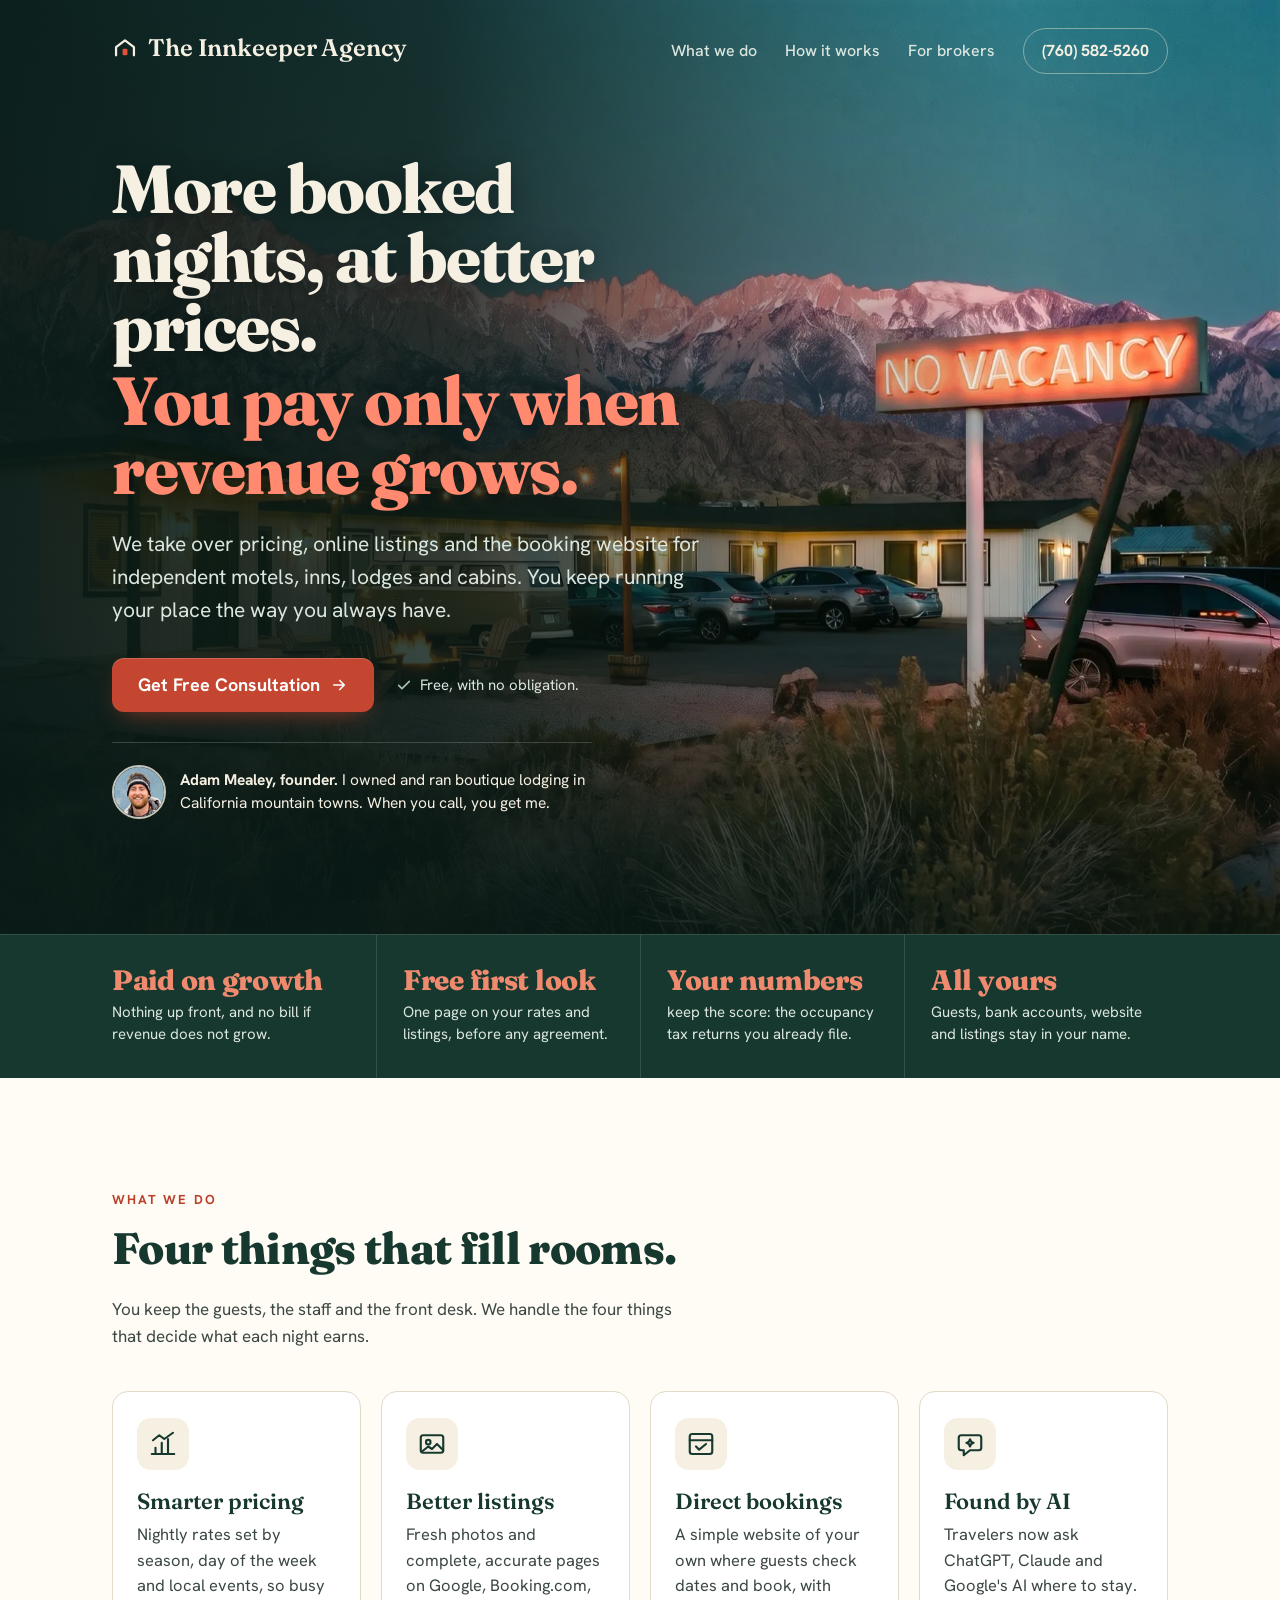
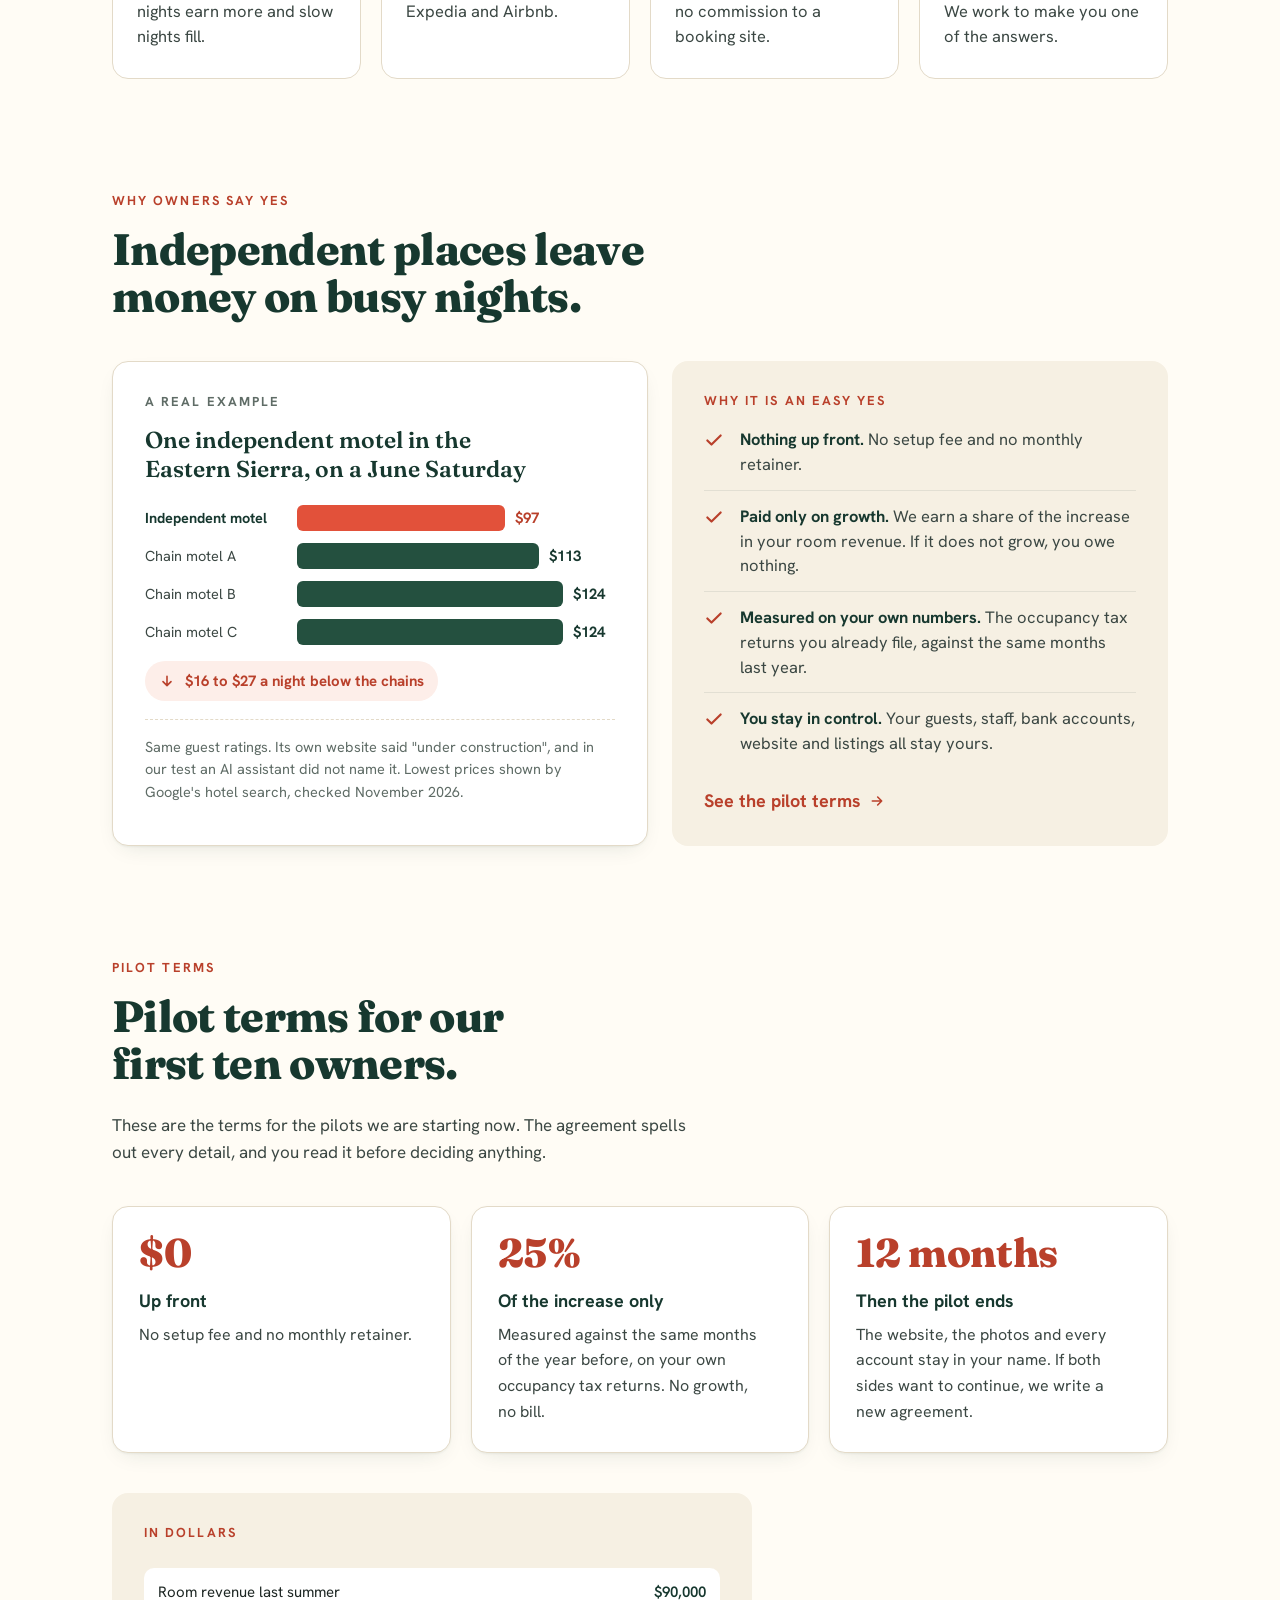
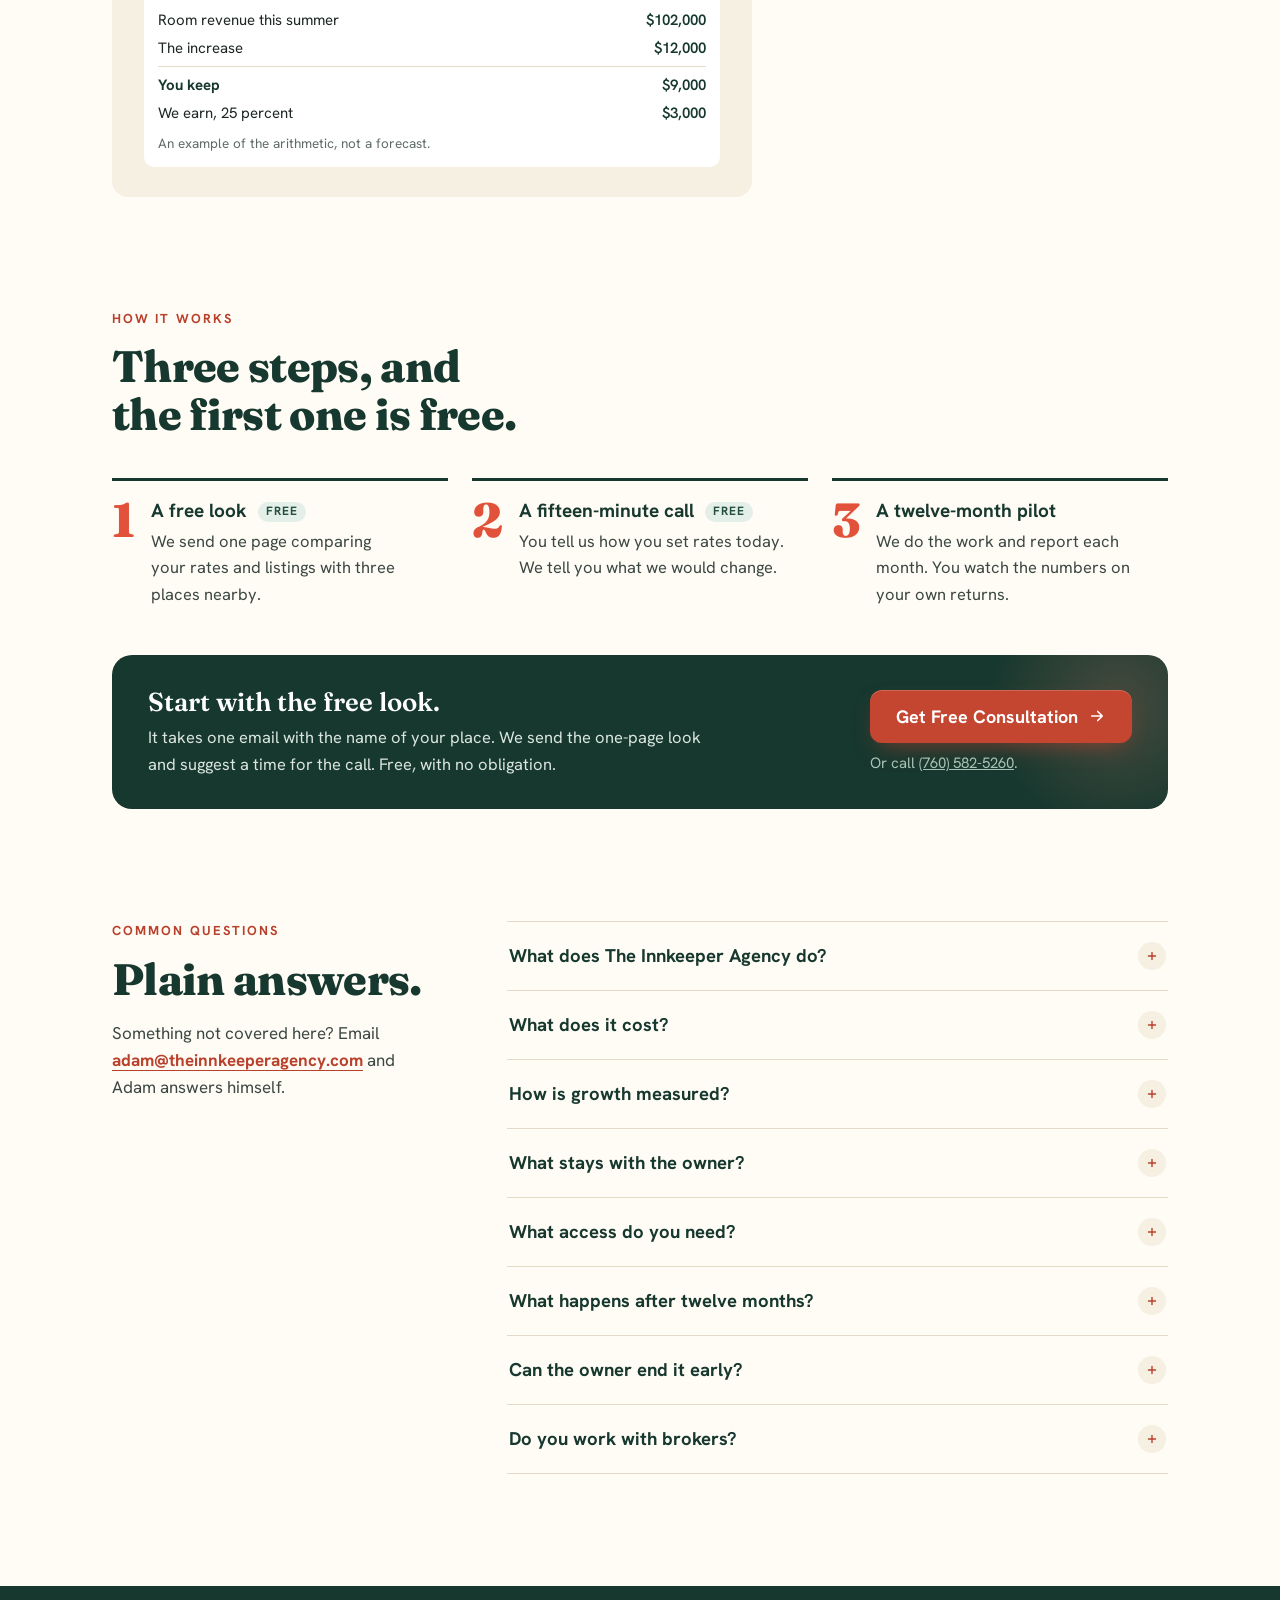
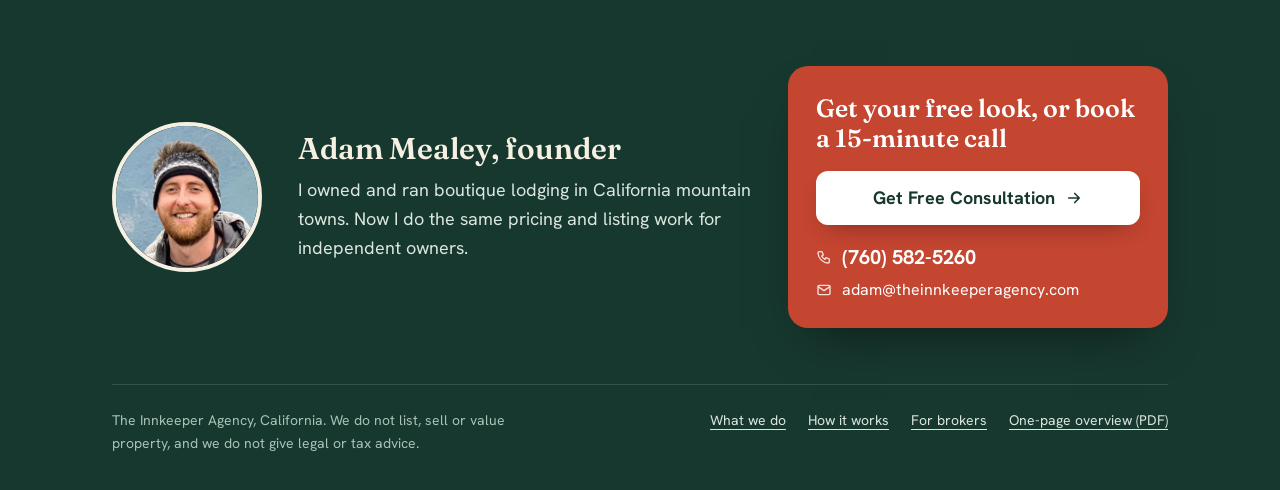
==== commit cac60029: "Pricing labeled as pilot terms for our first ten owners, approved by Adam 11/25: terms section, FAQ," ====
--- a/index.html
+++ b/index.html
@@ -42,7 +42,7 @@
   "@type": "FAQPage",
   "mainEntity": [
     { "@type": "Question", "name": "What does The Innkeeper Agency do?", "acceptedAnswer": { "@type": "Answer", "text": "We manage revenue for independent motels, inns, lodges and cabins with about 6 to 30 rooms. That means setting nightly rates, keeping listings and photos current on the booking sites, building a direct booking website, and working to make the property show up when travelers ask an AI assistant where to stay." } },
-    { "@type": "Question", "name": "What does it cost?", "acceptedAnswer": { "@type": "Answer", "text": "Nothing up front. We earn 25 percent of the increase in room revenue over the same months of the year before, for twelve months. If revenue does not grow, the owner owes nothing for our time. Outside costs, such as a local photographer, are paid by the owner only when approved first." } },
+    { "@type": "Question", "name": "What does it cost?", "acceptedAnswer": { "@type": "Answer", "text": "Nothing up front. Under the pilot terms for our first ten owners, we earn 25 percent of the increase in room revenue over the same months of the year before, for twelve months. If revenue does not grow, the owner owes nothing for our time. Outside costs, such as a local photographer, are paid by the owner only when approved first." } },
     { "@type": "Question", "name": "How is growth measured?", "acceptedAnswer": { "@type": "Answer", "text": "On the transient occupancy tax returns the owner already files with the city or county. Nobody has to take our word for the result." } },
     { "@type": "Question", "name": "What stays with the owner?", "acceptedAnswer": { "@type": "Answer", "text": "Everything about running the place: guests, staff, cleaning, the phone and the front desk. Every payment goes straight to the owner's own accounts, and the website, photos and listings stay in the owner's name." } },
     { "@type": "Question", "name": "What access do you need?", "acceptedAnswer": { "@type": "Answer", "text": "A user login to the booking sites, the reservation program, the website and the Google listing. Ownership of every account stays with the owner, and we never see or change bank or payout details." } },
@@ -80,10 +80,10 @@
 </header>
 
 <div class="proof" role="region" aria-label="The terms in brief"><div class="wrap">
-  <div class="p"><b>$0</b>up front. No setup fee and no monthly retainer.</div>
-  <div class="p"><b>25%</b>of the increase only, for twelve months. No growth, no bill.</div>
-  <div class="p"><b>Your returns</b>keep the score: the occupancy tax returns you already file.</div>
-  <div class="p"><b>100% yours</b>Guests, bank accounts, website and listings stay in your name.</div>
+  <div class="p"><b>Paid on growth</b>Nothing up front, and no bill if revenue does not grow.</div>
+  <div class="p"><b>Free first look</b>One page on your rates and listings, before any agreement.</div>
+  <div class="p"><b>Your numbers</b>keep the score: the occupancy tax returns you already file.</div>
+  <div class="p"><b>All yours</b>Guests, bank accounts, website and listings stay in your name.</div>
 </div></div>
 
 <main>
@@ -139,20 +139,38 @@
         <div class="lab">Why it is an easy yes</div>
         <ul>
           <li><svg viewBox="0 0 24 24" aria-hidden="true"><path d="M4 12.5l5 5L20 6.5"/></svg><span><b>Nothing up front.</b> No setup fee and no monthly retainer.</span></li>
-          <li><svg viewBox="0 0 24 24" aria-hidden="true"><path d="M4 12.5l5 5L20 6.5"/></svg><span><b>Paid only on growth.</b> We earn 25 percent of the increase in your room revenue. If it does not grow, you owe nothing.</span></li>
+          <li><svg viewBox="0 0 24 24" aria-hidden="true"><path d="M4 12.5l5 5L20 6.5"/></svg><span><b>Paid only on growth.</b> We earn a share of the increase in your room revenue. If it does not grow, you owe nothing.</span></li>
           <li><svg viewBox="0 0 24 24" aria-hidden="true"><path d="M4 12.5l5 5L20 6.5"/></svg><span><b>Measured on your own numbers.</b> The occupancy tax returns you already file, against the same months last year.</span></li>
-          <li><svg viewBox="0 0 24 24" aria-hidden="true"><path d="M4 12.5l5 5L20 6.5"/></svg><span><b>In dollars.</b>
-            <span class="math" role="group" aria-label="Worked example">
-              <span>Room revenue last summer</span><span>$90,000</span>
-              <span>Room revenue this summer</span><span>$102,000</span>
-              <span>The increase</span><span>$12,000</span>
-              <span class="tot">You keep</span><span class="tot">$9,000</span>
-              <span>We earn, 25 percent</span><span>$3,000</span>
-              <span class="mnote">An example of the arithmetic, not a forecast.</span>
-            </span></span></li>
           <li><svg viewBox="0 0 24 24" aria-hidden="true"><path d="M4 12.5l5 5L20 6.5"/></svg><span><b>You stay in control.</b> Your guests, staff, bank accounts, website and listings all stay yours.</span></li>
         </ul>
-        <a class="more" href="#start">See how to start<svg viewBox="0 0 24 24" aria-hidden="true"><path d="M5 12h14M13 6l6 6-6 6"/></svg></a>
+        <a class="more" href="#terms">See the pilot terms<svg viewBox="0 0 24 24" aria-hidden="true"><path d="M5 12h14M13 6l6 6-6 6"/></svg></a>
+      </div>
+    </div>
+  </div>
+</section>
+
+<section id="terms">
+  <div class="wrap">
+    <div class="sechead reveal">
+      <div><div class="lab">Pilot terms</div><h2>Pilot terms for our first ten owners.</h2></div>
+      <p class="aside">These are the terms for the pilots we are starting now. The agreement spells out every detail, and you read it before deciding anything.</p>
+    </div>
+    <div class="terms">
+      <div class="term reveal"><b>$0</b><h3>Up front</h3><p>No setup fee and no monthly retainer.</p></div>
+      <div class="term reveal"><b>25%</b><h3>Of the increase only</h3><p>Measured against the same months of the year before, on your own occupancy tax returns. No growth, no bill.</p></div>
+      <div class="term reveal"><b>12 months</b><h3>Then the pilot ends</h3><p>The website, the photos and every account stay in your name. If both sides want to continue, we write a new agreement.</p></div>
+    </div>
+    <div class="split reveal" style="grid-template-columns:1fr">
+      <div class="why" style="max-width:640px">
+        <div class="lab">In dollars</div>
+        <span class="math" role="group" aria-label="Worked example">
+          <span>Room revenue last summer</span><span>$90,000</span>
+          <span>Room revenue this summer</span><span>$102,000</span>
+          <span>The increase</span><span>$12,000</span>
+          <span class="tot">You keep</span><span class="tot">$9,000</span>
+          <span>We earn, 25 percent</span><span>$3,000</span>
+          <span class="mnote">An example of the arithmetic, not a forecast.</span>
+        </span>
       </div>
     </div>
   </div>
@@ -189,7 +207,7 @@
     </div>
     <div class="faq reveal">
       <details><summary>What does The Innkeeper Agency do?</summary><p>We manage revenue for independent motels, inns, lodges and cabins with about 6 to 30 rooms: nightly rates, listings and photos on the booking sites, a direct booking website, and working to make the property show up when travelers ask an AI assistant where to stay.</p></details>
-      <details><summary>What does it cost?</summary><p>Nothing up front. We earn 25 percent of the increase in room revenue over the same months of the year before, for twelve months. If revenue does not grow, you owe nothing for our time. Outside costs, such as a local photographer, are yours to pay only when you approve them first.</p></details>
+      <details><summary>What does it cost?</summary><p>Nothing up front. Under the pilot terms for our first ten owners, we earn 25 percent of the increase in room revenue over the same months of the year before, for twelve months. If revenue does not grow, you owe nothing for our time. Outside costs, such as a local photographer, are yours to pay only when you approve them first.</p></details>
       <details><summary>How is growth measured?</summary><p>On the transient occupancy tax returns you already file with the city or county. Nobody has to take our word for the result.</p></details>
       <details><summary>What stays with the owner?</summary><p>Everything about running the place: guests, staff, cleaning, the phone and the front desk. Every payment goes straight to your own accounts, and the website, photos and listings stay in your name.</p></details>
       <details><summary>What access do you need?</summary><p>A user login to the booking sites, the reservation program, the website and the Google listing. You keep ownership of every account, and we never see or change bank or payout details.</p></details>
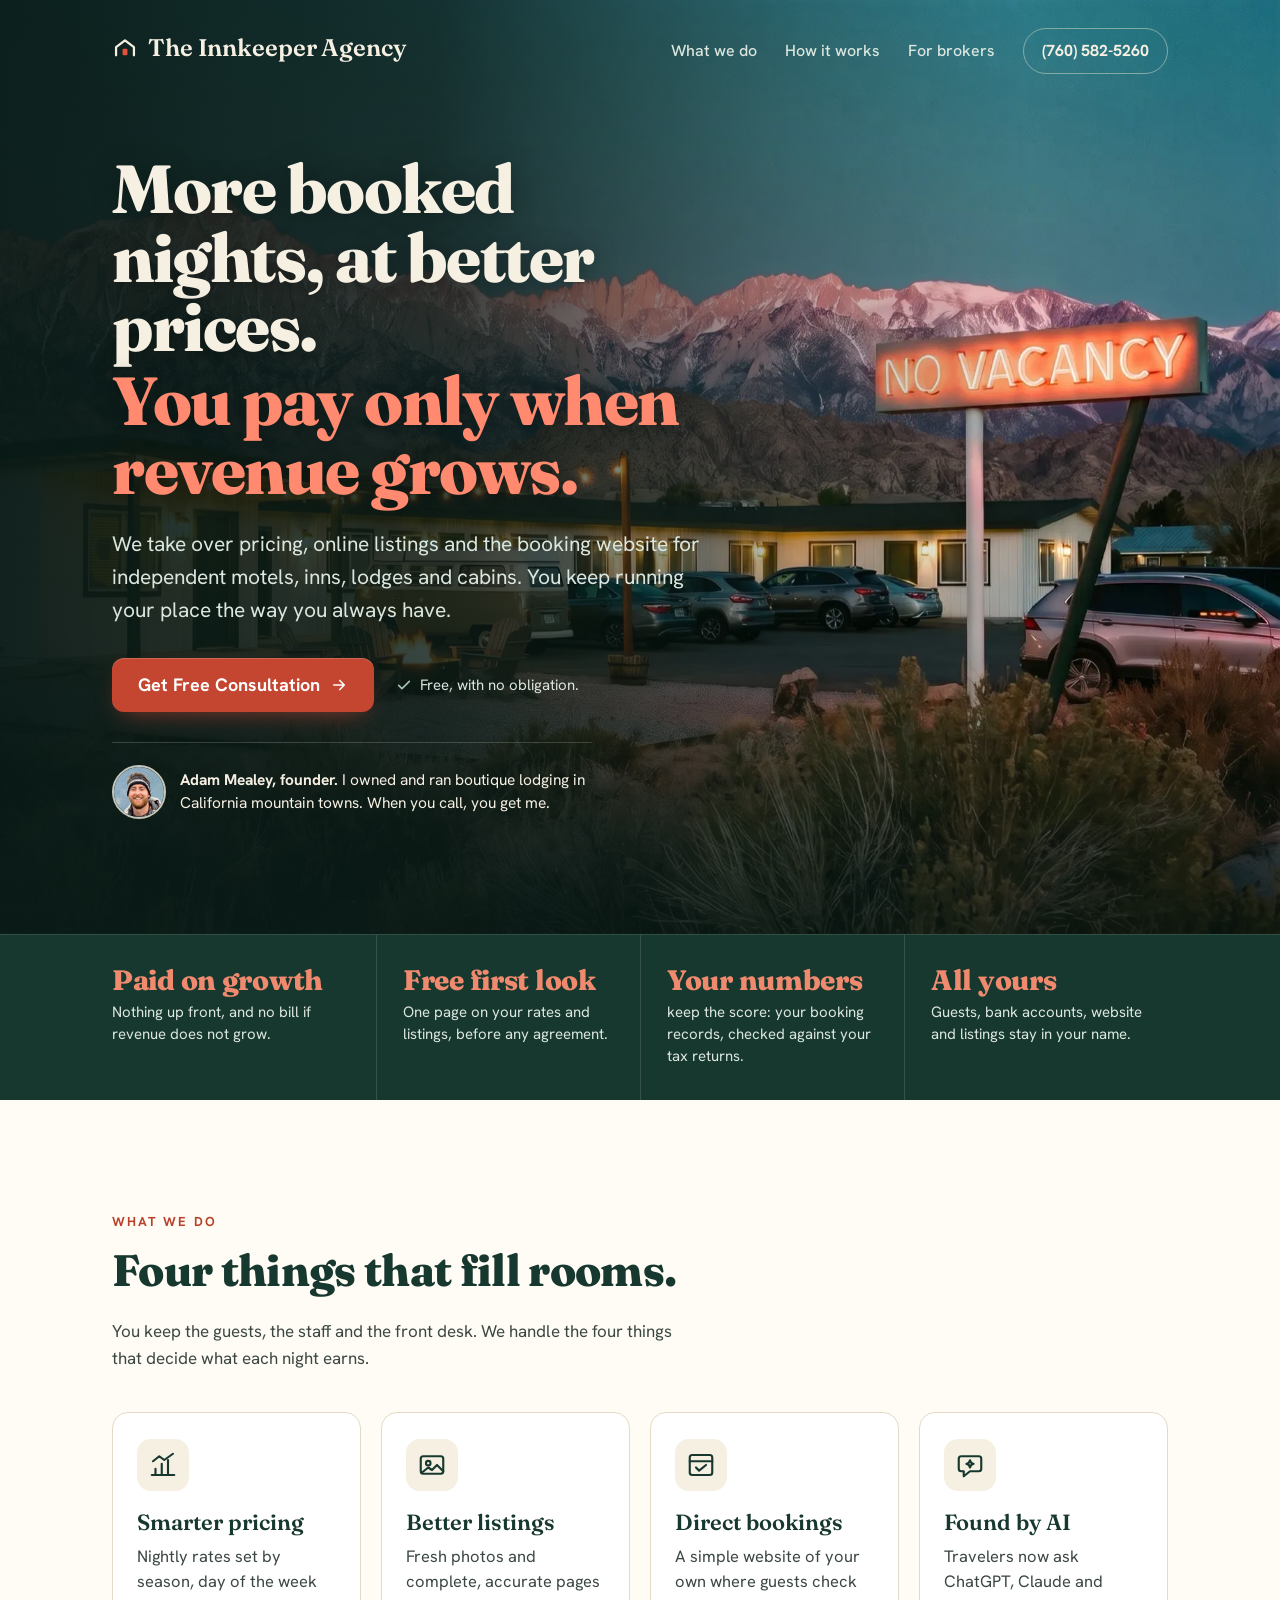
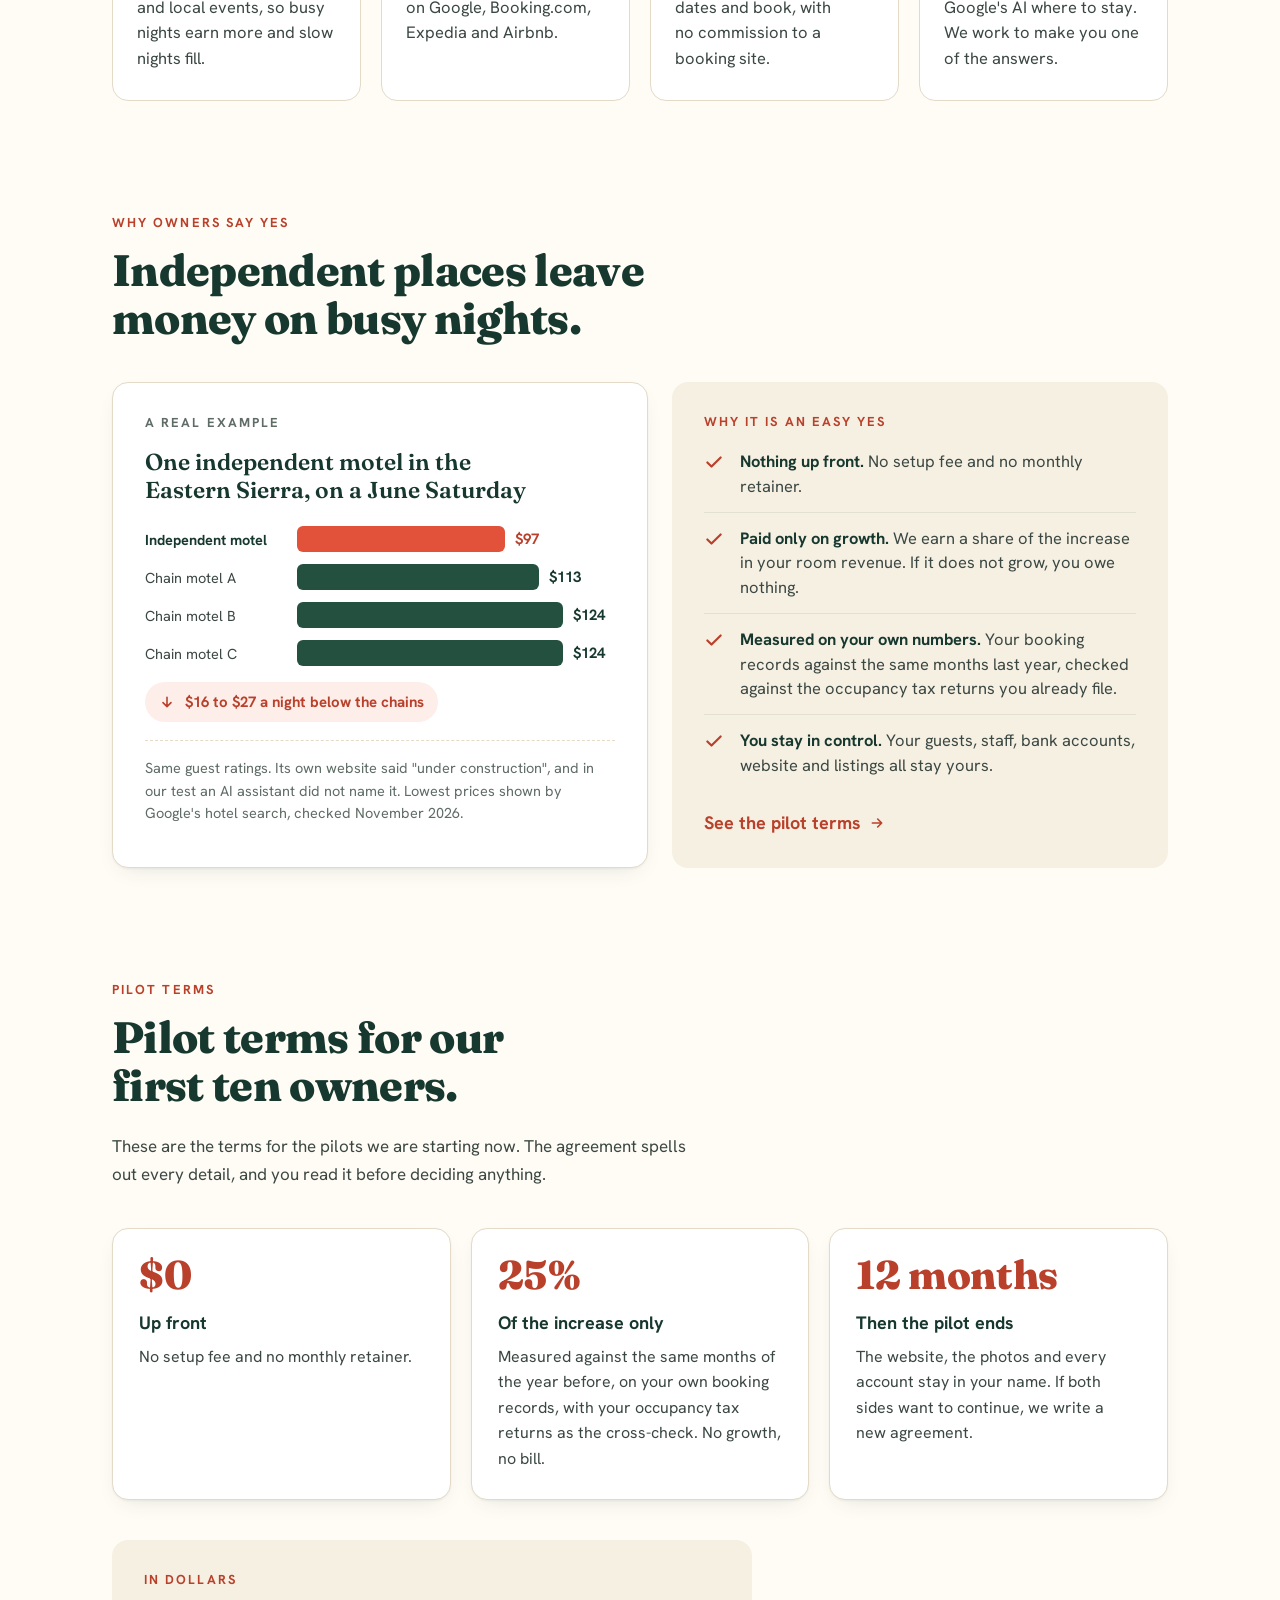
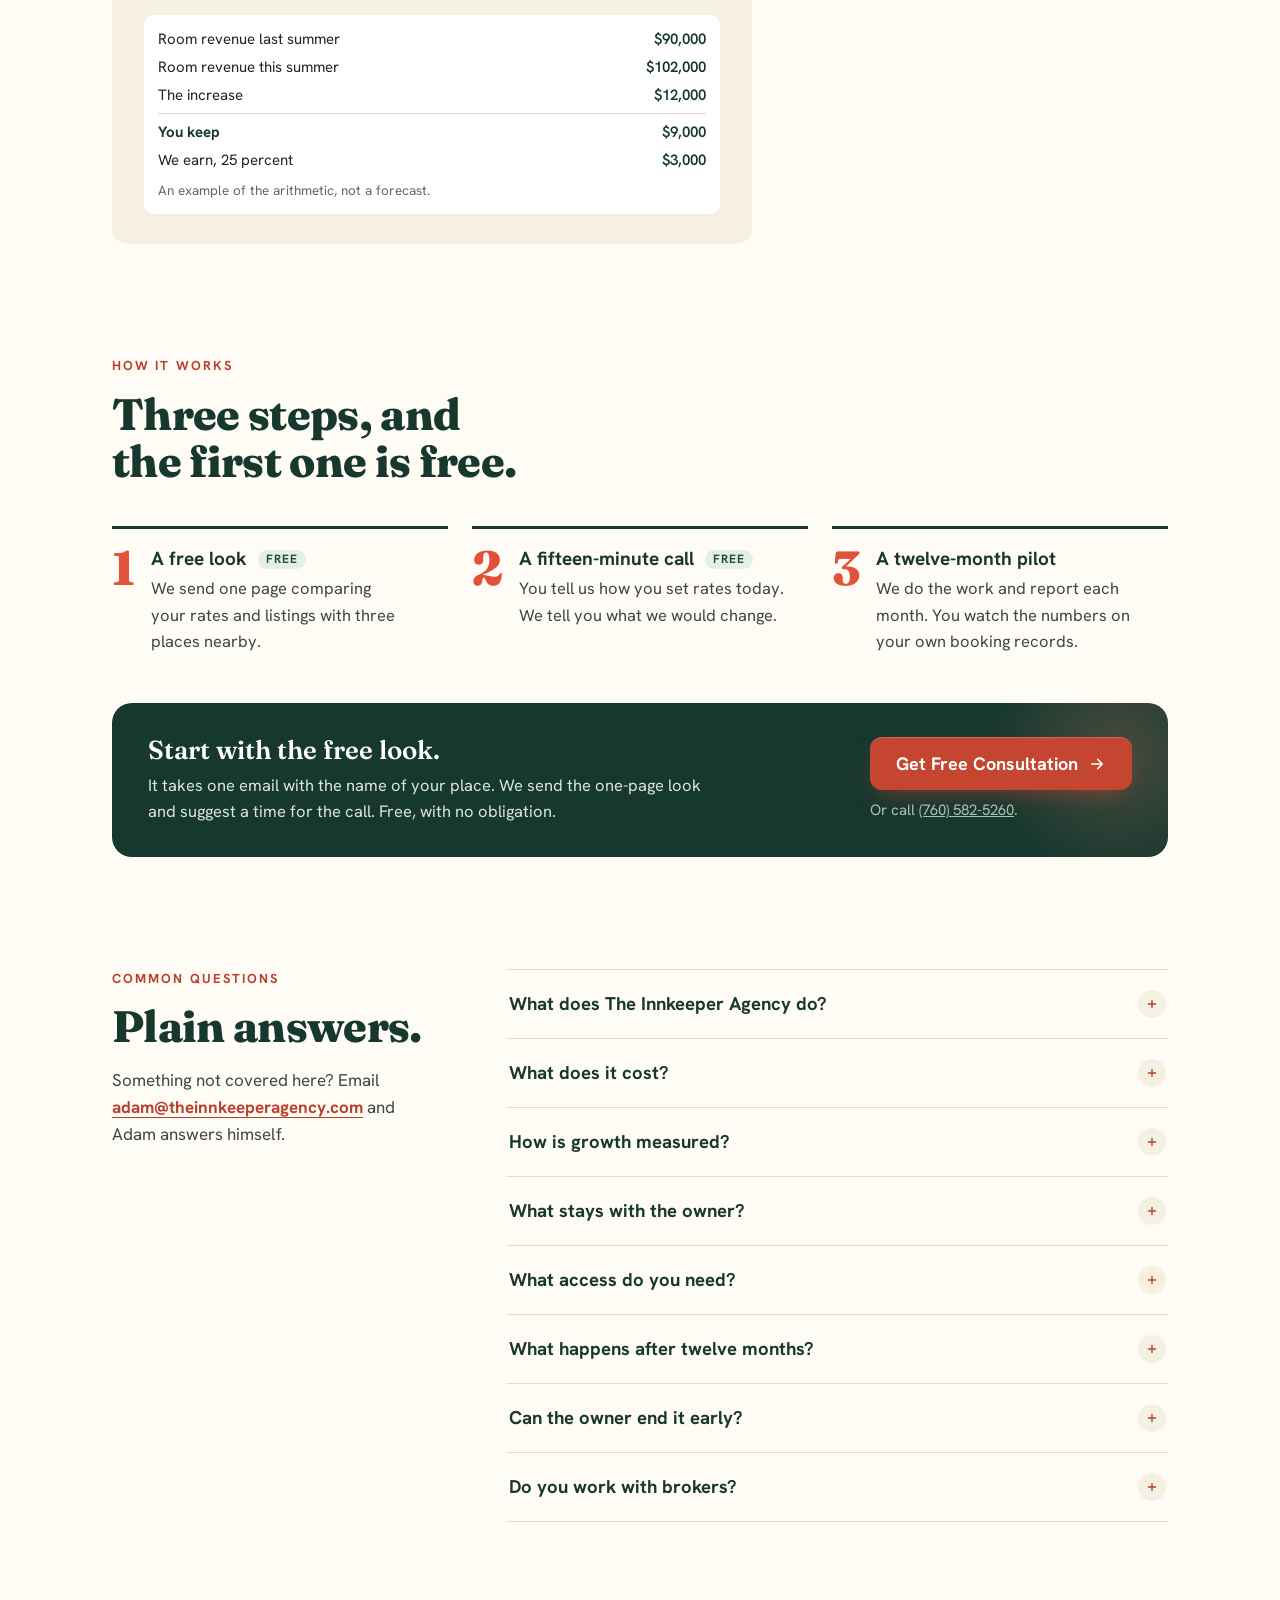
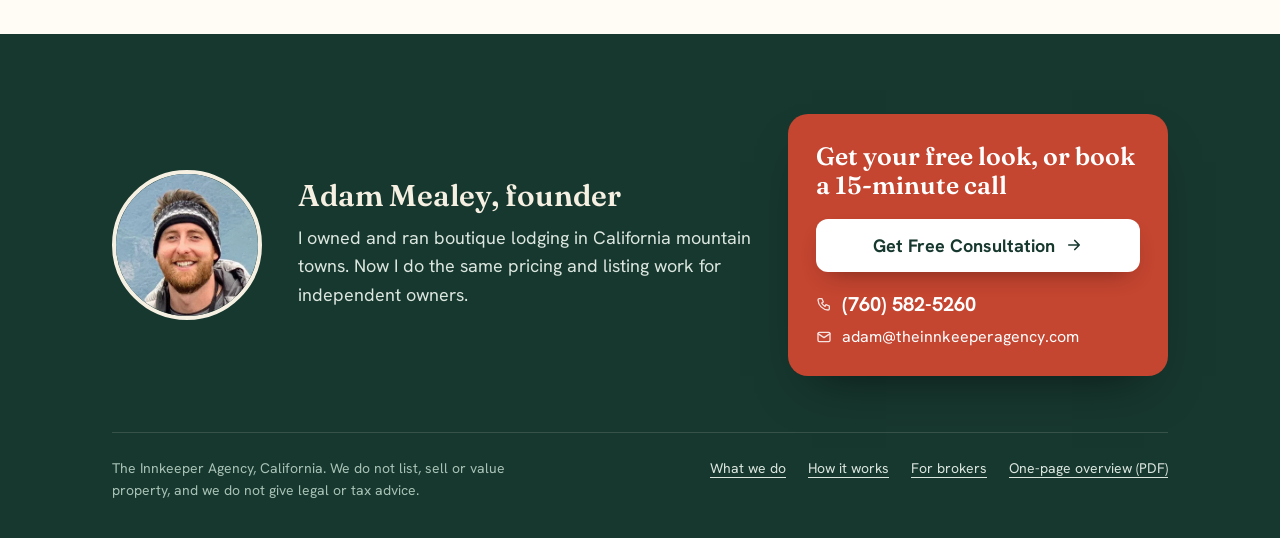
==== commit c7d16f30: "Growth measured on booking records with tax returns as the cross-check; PDFs carry the pilot terms l" ====
--- a/index.html
+++ b/index.html
@@ -43,7 +43,7 @@
   "mainEntity": [
     { "@type": "Question", "name": "What does The Innkeeper Agency do?", "acceptedAnswer": { "@type": "Answer", "text": "We manage revenue for independent motels, inns, lodges and cabins with about 6 to 30 rooms. That means setting nightly rates, keeping listings and photos current on the booking sites, building a direct booking website, and working to make the property show up when travelers ask an AI assistant where to stay." } },
     { "@type": "Question", "name": "What does it cost?", "acceptedAnswer": { "@type": "Answer", "text": "Nothing up front. Under the pilot terms for our first ten owners, we earn 25 percent of the increase in room revenue over the same months of the year before, for twelve months. If revenue does not grow, the owner owes nothing for our time. Outside costs, such as a local photographer, are paid by the owner only when approved first." } },
-    { "@type": "Question", "name": "How is growth measured?", "acceptedAnswer": { "@type": "Answer", "text": "On the transient occupancy tax returns the owner already files with the city or county. Nobody has to take our word for the result." } },
+    { "@type": "Question", "name": "How is growth measured?", "acceptedAnswer": { "@type": "Answer", "text": "On the owner's own booking records: the booking sites' statements, the reservation system and the card deposits, against the same months of the year before. The occupancy tax returns the owner already files are the cross-check, so nobody has to take our word for the result." } },
     { "@type": "Question", "name": "What stays with the owner?", "acceptedAnswer": { "@type": "Answer", "text": "Everything about running the place: guests, staff, cleaning, the phone and the front desk. Every payment goes straight to the owner's own accounts, and the website, photos and listings stay in the owner's name." } },
     { "@type": "Question", "name": "What access do you need?", "acceptedAnswer": { "@type": "Answer", "text": "A user login to the booking sites, the reservation program, the website and the Google listing. Ownership of every account stays with the owner, and we never see or change bank or payout details." } },
     { "@type": "Question", "name": "What happens after twelve months?", "acceptedAnswer": { "@type": "Answer", "text": "The pilot ends. The website, the domain, the photos and every account are in the owner's name and stay there. If both sides want to continue, we write a new agreement." } },
@@ -82,7 +82,7 @@
 <div class="proof" role="region" aria-label="The terms in brief"><div class="wrap">
   <div class="p"><b>Paid on growth</b>Nothing up front, and no bill if revenue does not grow.</div>
   <div class="p"><b>Free first look</b>One page on your rates and listings, before any agreement.</div>
-  <div class="p"><b>Your numbers</b>keep the score: the occupancy tax returns you already file.</div>
+  <div class="p"><b>Your numbers</b>keep the score: your booking records, checked against your tax returns.</div>
   <div class="p"><b>All yours</b>Guests, bank accounts, website and listings stay in your name.</div>
 </div></div>
 
@@ -140,7 +140,7 @@
         <ul>
           <li><svg viewBox="0 0 24 24" aria-hidden="true"><path d="M4 12.5l5 5L20 6.5"/></svg><span><b>Nothing up front.</b> No setup fee and no monthly retainer.</span></li>
           <li><svg viewBox="0 0 24 24" aria-hidden="true"><path d="M4 12.5l5 5L20 6.5"/></svg><span><b>Paid only on growth.</b> We earn a share of the increase in your room revenue. If it does not grow, you owe nothing.</span></li>
-          <li><svg viewBox="0 0 24 24" aria-hidden="true"><path d="M4 12.5l5 5L20 6.5"/></svg><span><b>Measured on your own numbers.</b> The occupancy tax returns you already file, against the same months last year.</span></li>
+          <li><svg viewBox="0 0 24 24" aria-hidden="true"><path d="M4 12.5l5 5L20 6.5"/></svg><span><b>Measured on your own numbers.</b> Your booking records against the same months last year, checked against the occupancy tax returns you already file.</span></li>
           <li><svg viewBox="0 0 24 24" aria-hidden="true"><path d="M4 12.5l5 5L20 6.5"/></svg><span><b>You stay in control.</b> Your guests, staff, bank accounts, website and listings all stay yours.</span></li>
         </ul>
         <a class="more" href="#terms">See the pilot terms<svg viewBox="0 0 24 24" aria-hidden="true"><path d="M5 12h14M13 6l6 6-6 6"/></svg></a>
@@ -157,7 +157,7 @@
     </div>
     <div class="terms">
       <div class="term reveal"><b>$0</b><h3>Up front</h3><p>No setup fee and no monthly retainer.</p></div>
-      <div class="term reveal"><b>25%</b><h3>Of the increase only</h3><p>Measured against the same months of the year before, on your own occupancy tax returns. No growth, no bill.</p></div>
+      <div class="term reveal"><b>25%</b><h3>Of the increase only</h3><p>Measured against the same months of the year before, on your own booking records, with your occupancy tax returns as the cross-check. No growth, no bill.</p></div>
       <div class="term reveal"><b>12 months</b><h3>Then the pilot ends</h3><p>The website, the photos and every account stay in your name. If both sides want to continue, we write a new agreement.</p></div>
     </div>
     <div class="split reveal" style="grid-template-columns:1fr">
@@ -183,7 +183,7 @@
     <div class="steps">
       <div class="step reveal"><div class="n">1</div><div><h3>A free look <span class="tag">Free</span></h3><p>We send one page comparing your rates and listings with three places nearby.</p></div></div>
       <div class="step reveal"><div class="n">2</div><div><h3>A fifteen-minute call <span class="tag">Free</span></h3><p>You tell us how you set rates today. We tell you what we would change.</p></div></div>
-      <div class="step reveal"><div class="n">3</div><div><h3>A twelve-month pilot</h3><p>We do the work and report each month. You watch the numbers on your own returns.</p></div></div>
+      <div class="step reveal"><div class="n">3</div><div><h3>A twelve-month pilot</h3><p>We do the work and report each month. You watch the numbers on your own booking records.</p></div></div>
     </div>
     <div class="band reveal" id="start">
       <div>
@@ -208,7 +208,7 @@
     <div class="faq reveal">
       <details><summary>What does The Innkeeper Agency do?</summary><p>We manage revenue for independent motels, inns, lodges and cabins with about 6 to 30 rooms: nightly rates, listings and photos on the booking sites, a direct booking website, and working to make the property show up when travelers ask an AI assistant where to stay.</p></details>
       <details><summary>What does it cost?</summary><p>Nothing up front. Under the pilot terms for our first ten owners, we earn 25 percent of the increase in room revenue over the same months of the year before, for twelve months. If revenue does not grow, you owe nothing for our time. Outside costs, such as a local photographer, are yours to pay only when you approve them first.</p></details>
-      <details><summary>How is growth measured?</summary><p>On the transient occupancy tax returns you already file with the city or county. Nobody has to take our word for the result.</p></details>
+      <details><summary>How is growth measured?</summary><p>On your own booking records: the booking sites' statements, your reservation system and your card deposits, against the same months of the year before. The occupancy tax returns you already file are the cross-check, so nobody has to take our word for the result.</p></details>
       <details><summary>What stays with the owner?</summary><p>Everything about running the place: guests, staff, cleaning, the phone and the front desk. Every payment goes straight to your own accounts, and the website, photos and listings stay in your name.</p></details>
       <details><summary>What access do you need?</summary><p>A user login to the booking sites, the reservation program, the website and the Google listing. You keep ownership of every account, and we never see or change bank or payout details.</p></details>
       <details><summary>What happens after twelve months?</summary><p>The pilot ends. The website, the domain, the photos and every account are in your name and stay there. If both sides want to continue, we write a new agreement.</p></details>
--- a/styles.css
+++ b/styles.css
@@ -294,12 +294,20 @@
     background: linear-gradient(180deg, rgba(9,26,22,.92) 0%, rgba(9,26,22,.84) 62%, rgba(9,26,22,.3) 90%, rgba(9,26,22,.15) 100%), image-set(url('hero-motel-1200.webp') type('image/webp'), url('hero-motel-2000.jpg') type('image/jpeg')) 70% 65% / cover no-repeat, var(--pine); }
 }
 
-/* Contact chooser, 2026-11-25: opened by the orange buttons on a desktop (site.js). */
-dialog.reach { margin: auto; border: 0; border-radius: var(--r-sm); padding: 34px 30px 26px; width: min(430px, calc(100vw - 32px)); background: #fffcf5; color: var(--pine); box-shadow: 0 30px 80px -20px rgba(23,56,47,.55); }
+/* Contact form, 2026-11-25: opened by the orange buttons (site.js). */
+dialog.reach { margin: auto; border: 0; border-radius: var(--r); padding: 34px 30px 26px; width: min(440px, calc(100vw - 24px)); max-height: calc(100dvh - 24px); overflow: auto; background: var(--paper); color: var(--pine); box-shadow: 0 30px 80px -20px rgba(23,56,47,.55); }
 dialog.reach::backdrop { background: rgba(23,56,47,.55); }
-dialog.reach h2 { font-size: 28px; line-height: 1.15; margin: 0 0 10px; }
-dialog.reach p { margin: 0 0 20px; font-size: 16px; line-height: 1.5; }
-dialog.reach .btn { width: 100%; justify-content: center; box-sizing: border-box; }
-dialog.reach .opt { display: block; width: 100%; box-sizing: border-box; margin-top: 10px; padding: 13px 16px; border: 1.5px solid var(--line); border-radius: var(--r-sm); background: transparent; color: var(--pine); font: inherit; font-weight: 600; font-size: 16px; text-align: center; text-decoration: none; cursor: pointer; }
-dialog.reach .opt:hover { border-color: var(--pine); }
+dialog.reach h2 { font-size: 28px; line-height: 1.15; margin: 0 40px 8px 0; }
+dialog.reach p { margin: 0 0 18px; font-size: 16px; line-height: 1.5; color: var(--body); }
+dialog.reach label { display: block; margin: 14px 0 6px; font-size: 14px; font-weight: 700; color: var(--pine); }
+dialog.reach input[type="text"], dialog.reach input[type="email"], dialog.reach input[type="tel"] { display: block; width: 100%; padding: 13px 14px; border: 1.5px solid var(--line); border-radius: var(--r-sm); background: #fff; color: var(--ink); font: inherit; font-size: 16px; line-height: 1.3; }
+dialog.reach input:focus-visible { outline: 2px solid var(--pine); outline-offset: 1px; border-color: var(--pine); }
+dialog.reach input[aria-invalid="true"] { border-color: var(--neon-ink); background: #fff7f4; }
+dialog.reach .hp { position: absolute; left: -9999px; width: 1px; height: 1px; opacity: 0; }
+dialog.reach .err { margin: 14px 0 0; font-size: 15px; font-weight: 600; color: var(--neon-ink); }
+dialog.reach .btn { width: 100%; justify-content: center; margin-top: 20px; border: 0; font-family: inherit; cursor: pointer; }
+dialog.reach .btn[disabled] { opacity: .7; cursor: default; transform: none; }
+dialog.reach .alt { margin: 16px 0 0; font-size: 15px; text-align: center; color: var(--mute); }
+dialog.reach .alt a { color: var(--pine); font-weight: 700; }
+dialog.reach .done:focus { outline: none; }
 dialog.reach .x { position: absolute; top: 8px; right: 12px; border: 0; background: none; font-size: 28px; line-height: 1; color: var(--pine); cursor: pointer; padding: 6px; }
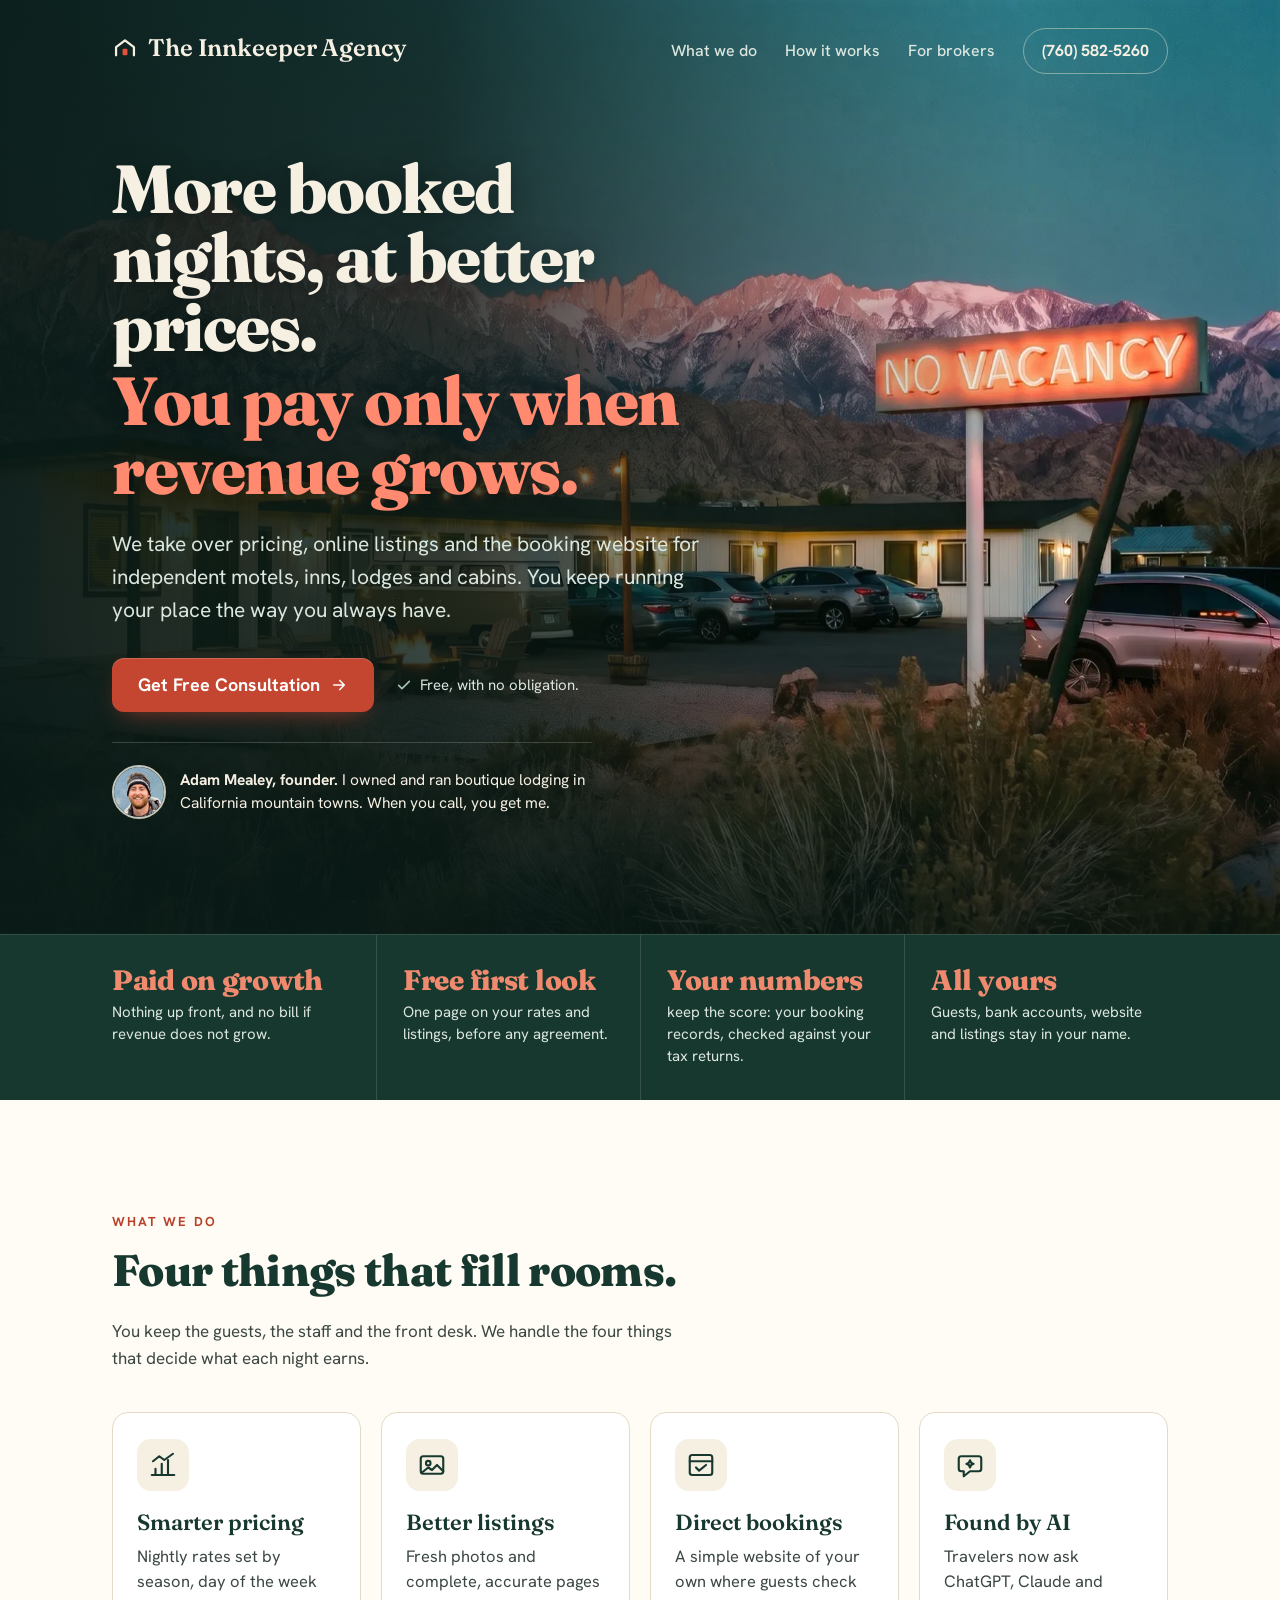
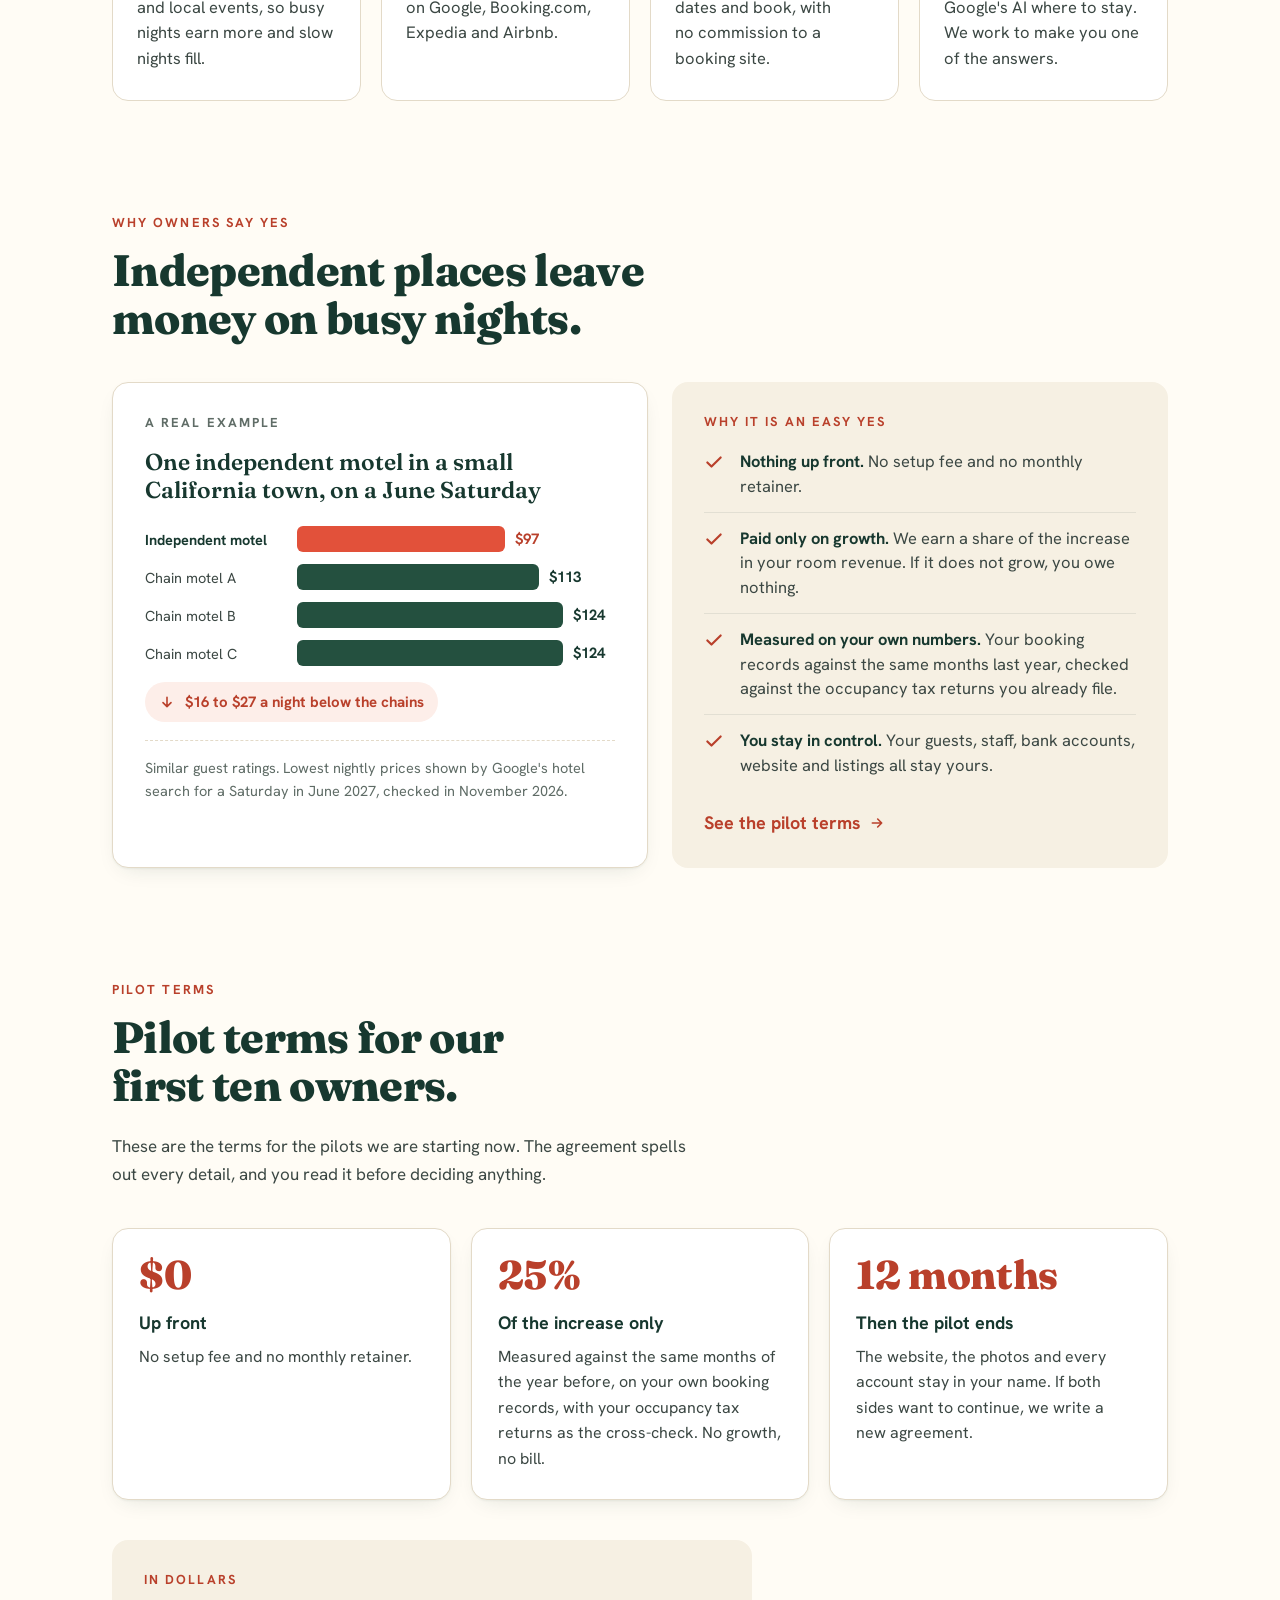
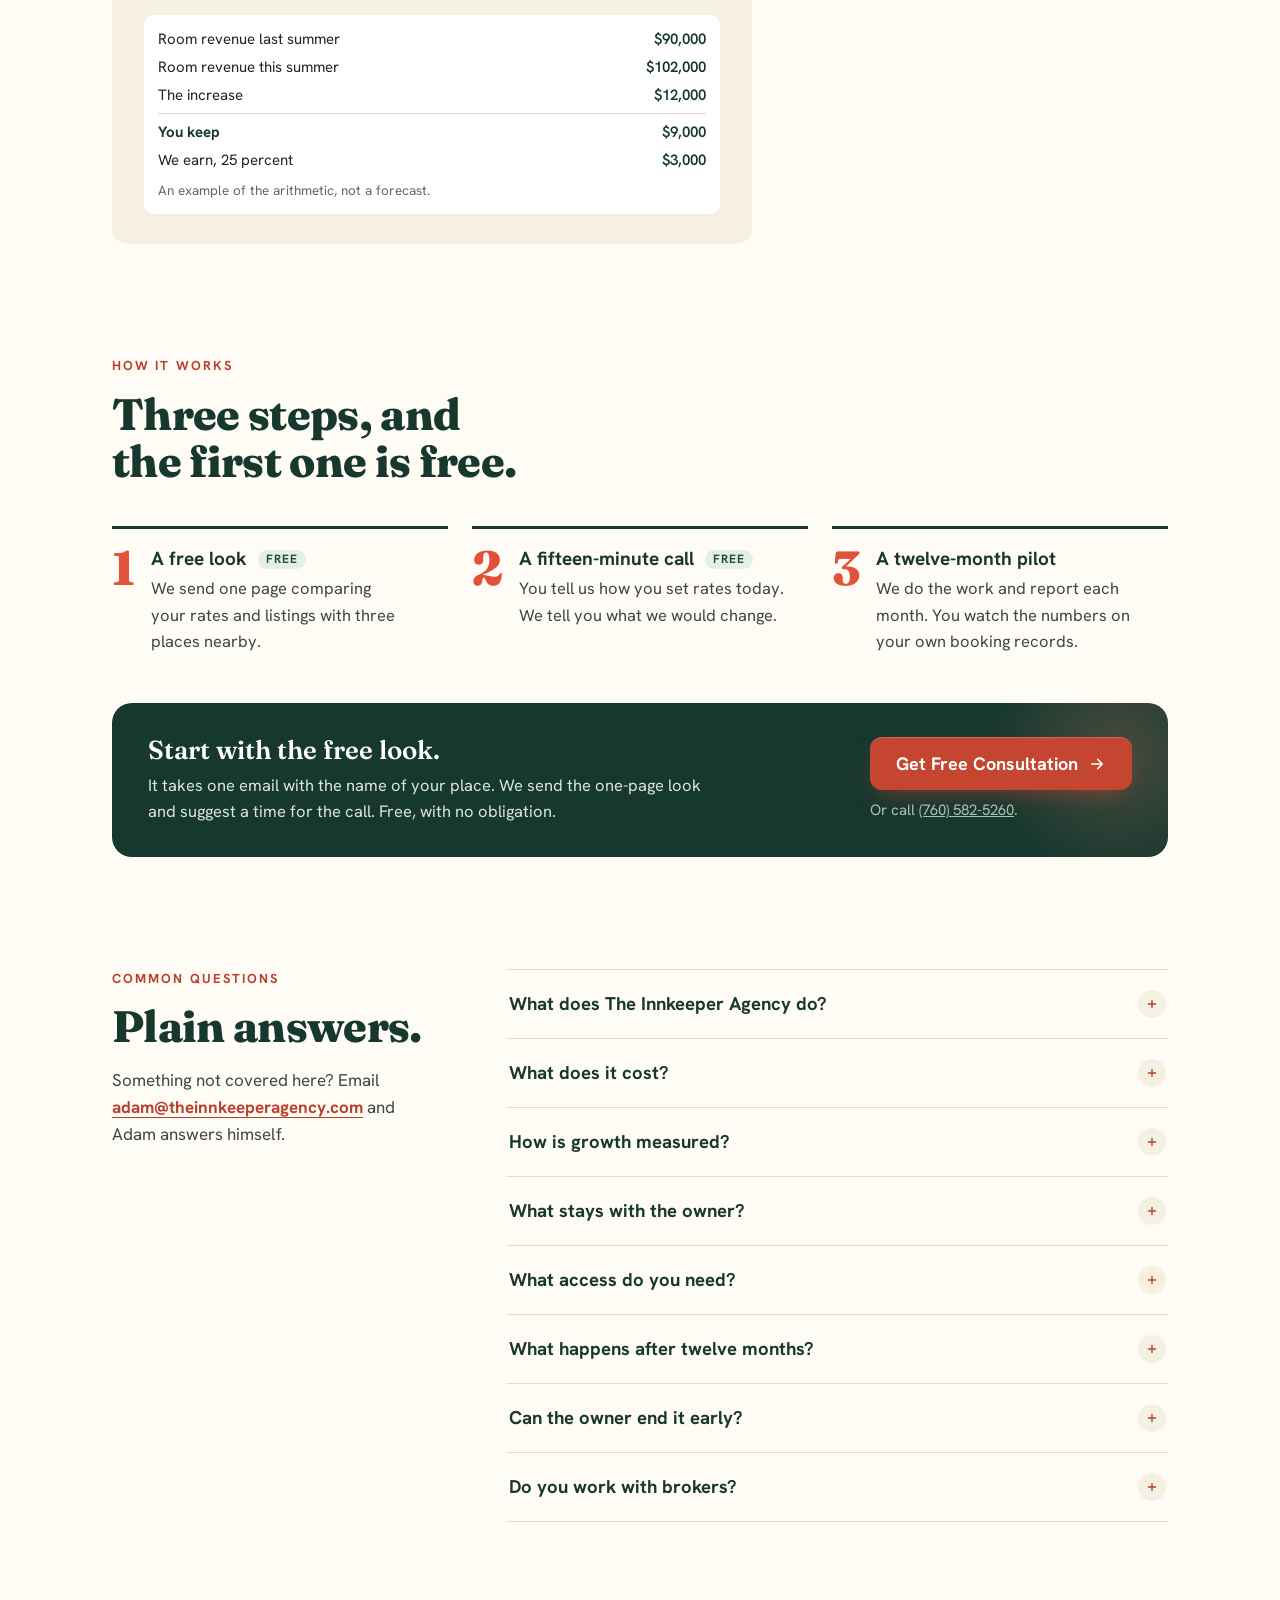
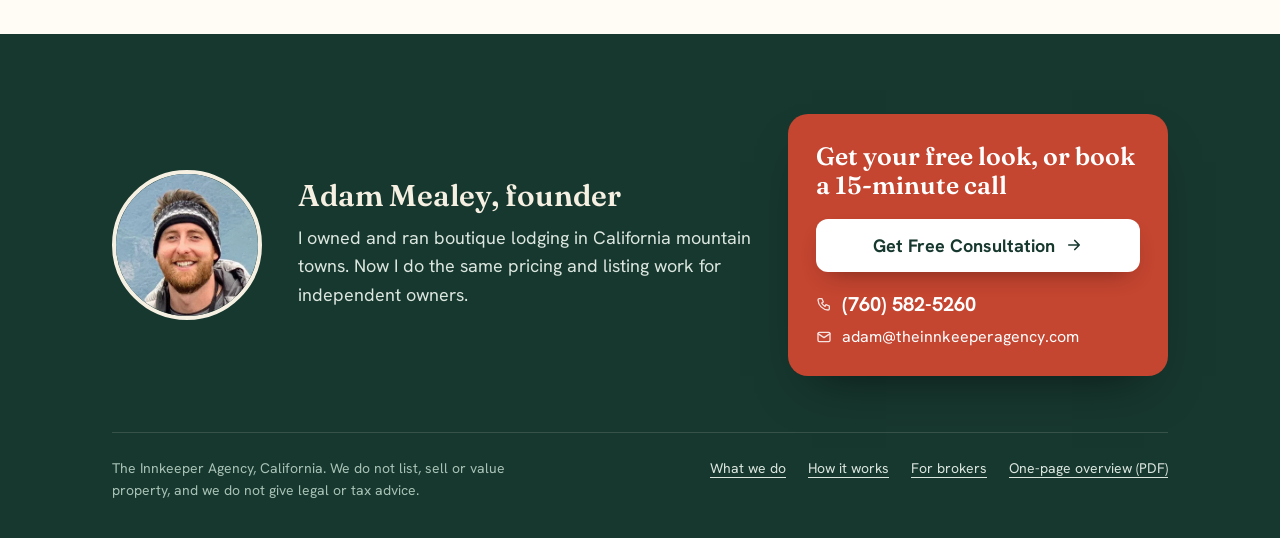
==== commit 208599c0: "Overnight QA 11/26 (local, not published): anonymize the example motel (public-content rule), align " ====
--- a/index.html
+++ b/index.html
@@ -10,7 +10,11 @@
 <meta property="og:title" content="The Innkeeper Agency">
 <meta property="og:description" content="More booked nights, at better prices. You pay only when revenue grows.">
 <meta property="og:type" content="website">
+<meta property="og:site_name" content="The Innkeeper Agency">
 <meta property="og:image" content="https://theinnkeeperagency.com/hero-motel-2000.jpg">
+<meta property="og:image:width" content="2000">
+<meta property="og:image:height" content="1116">
+<meta property="og:image:alt" content="An independent motel at dusk with snow-covered mountains behind it">
 <meta property="og:url" content="https://theinnkeeperagency.com/">
 <meta name="twitter:card" content="summary_large_image">
 <link rel="preconnect" href="https://fonts.googleapis.com">
@@ -125,7 +129,7 @@
     <div class="split">
       <figure class="card reveal">
         <div class="lab">A real example</div>
-        <h3>One independent motel in the Eastern Sierra, on a June Saturday</h3>
+        <h3>One independent motel in a small California town, on a June Saturday</h3>
         <div class="chart" role="img" aria-label="Lowest nightly price on a June Saturday: the independent motel 97 dollars; three chain motels nearby 113, 124 and 124 dollars.">
           <div class="bar us" aria-hidden="true"><span>Independent motel</span><span class="track"><span class="fill" style="--w:78.2"></span><span class="val">$97</span></span></div>
           <div class="bar" aria-hidden="true"><span>Chain motel A</span><span class="track"><span class="fill" style="--w:91.1"></span><span class="val">$113</span></span></div>
@@ -133,7 +137,7 @@
           <div class="bar" aria-hidden="true"><span>Chain motel C</span><span class="track"><span class="fill" style="--w:100"></span><span class="val">$124</span></span></div>
         </div>
         <div class="gap"><svg viewBox="0 0 24 24" aria-hidden="true"><path d="M12 5v14M6 13l6 6 6-6"/></svg>$16 to $27 a night below the chains</div>
-        <figcaption class="cap">Same guest ratings. Its own website said "under construction", and in our test an AI assistant did not name it. Lowest prices shown by Google's hotel search, checked November 2026.</figcaption>
+        <figcaption class="cap">Similar guest ratings. Lowest nightly prices shown by Google's hotel search for a Saturday in June 2027, checked in November 2026.</figcaption>
       </figure>
       <div class="why reveal">
         <div class="lab">Why it is an easy yes</div>
--- a/styles.css
+++ b/styles.css
@@ -311,3 +311,11 @@
 dialog.reach .alt a { color: var(--pine); font-weight: 700; }
 dialog.reach .done:focus { outline: none; }
 dialog.reach .x { position: absolute; top: 8px; right: 12px; border: 0; background: none; font-size: 28px; line-height: 1; color: var(--pine); cursor: pointer; padding: 6px; }
+
+/* Tap targets on phones, 2026-11-26: header, footer and contact links reach 44 px tall. Inline links inside sentences keep their size. */
+@media (max-width: 760px) {
+  .brand a, .nav .links a, .foot nav a, .lines a { min-height: 44px; }
+  .nav .links a, .foot nav a, .lines a { display: inline-flex; align-items: center; }
+  .foot nav { gap: 0 22px; }
+}
+dialog.reach .x { min-width: 44px; min-height: 44px; }
